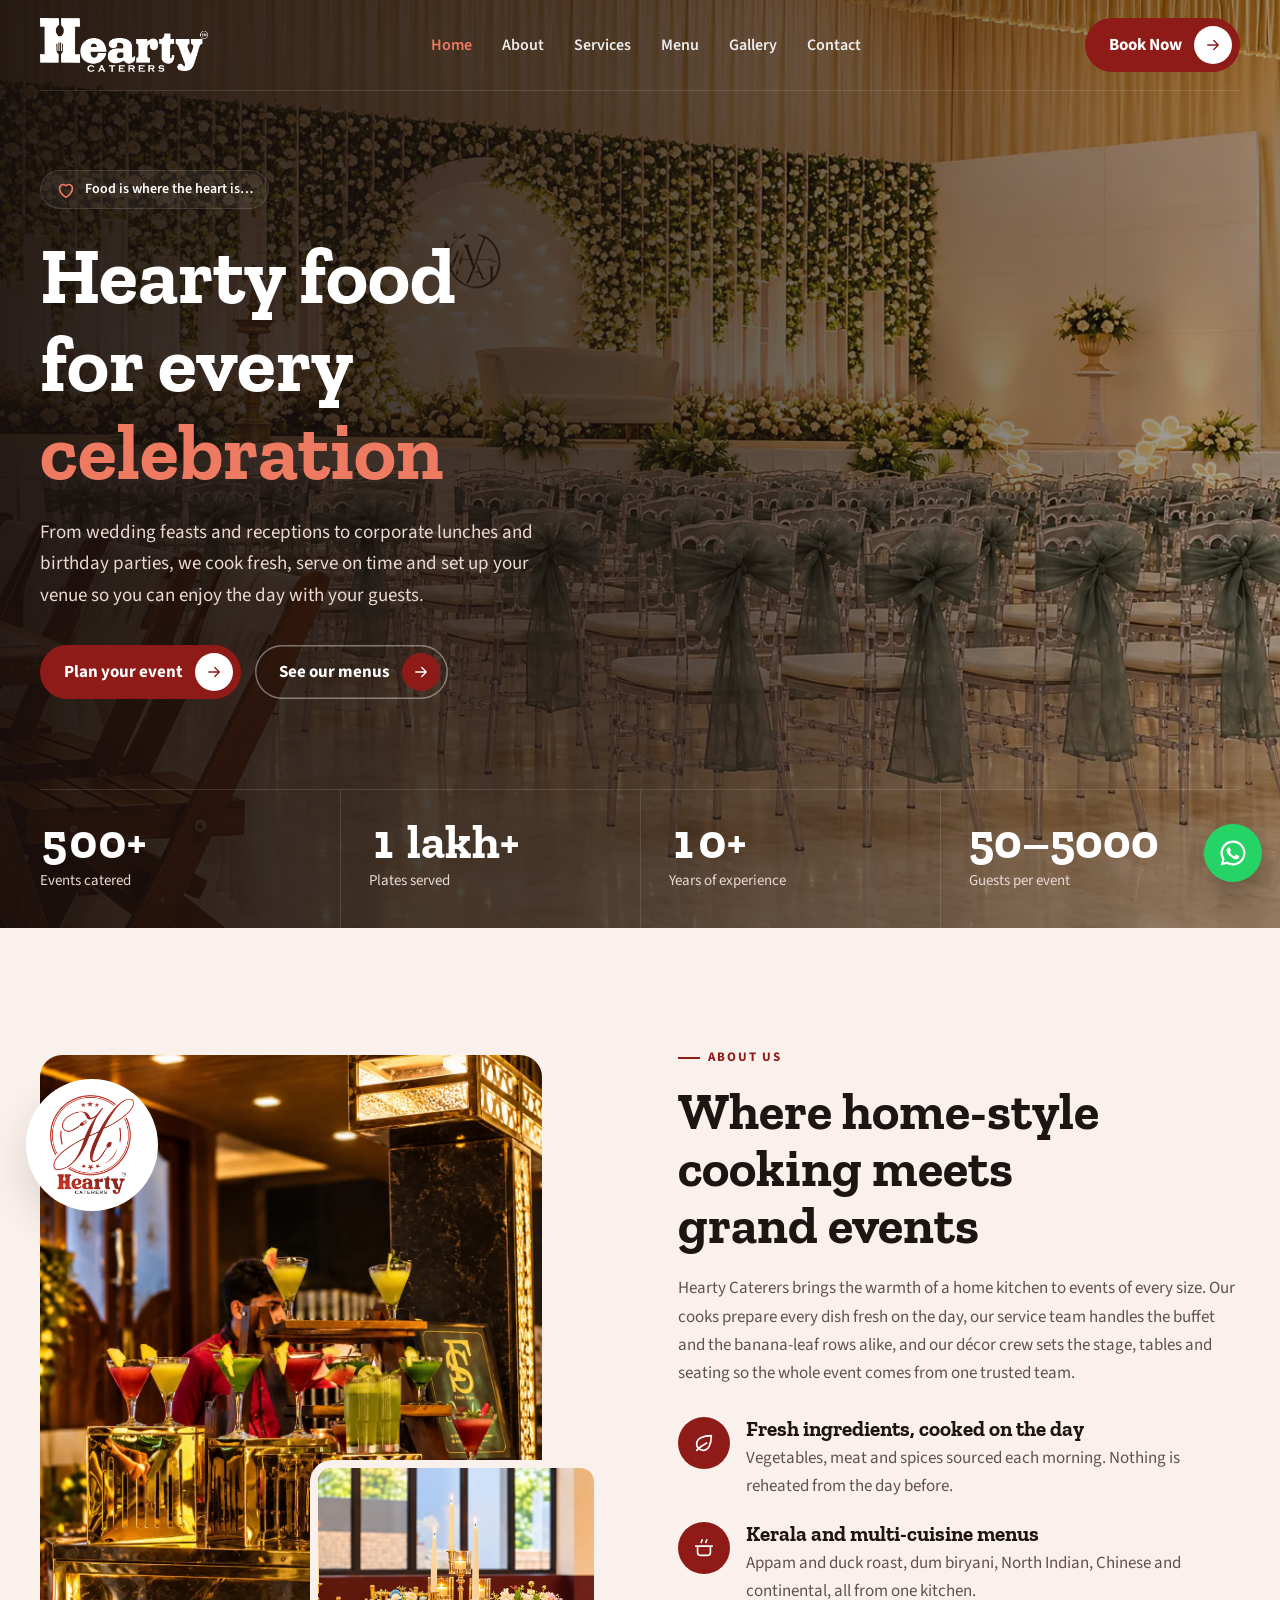
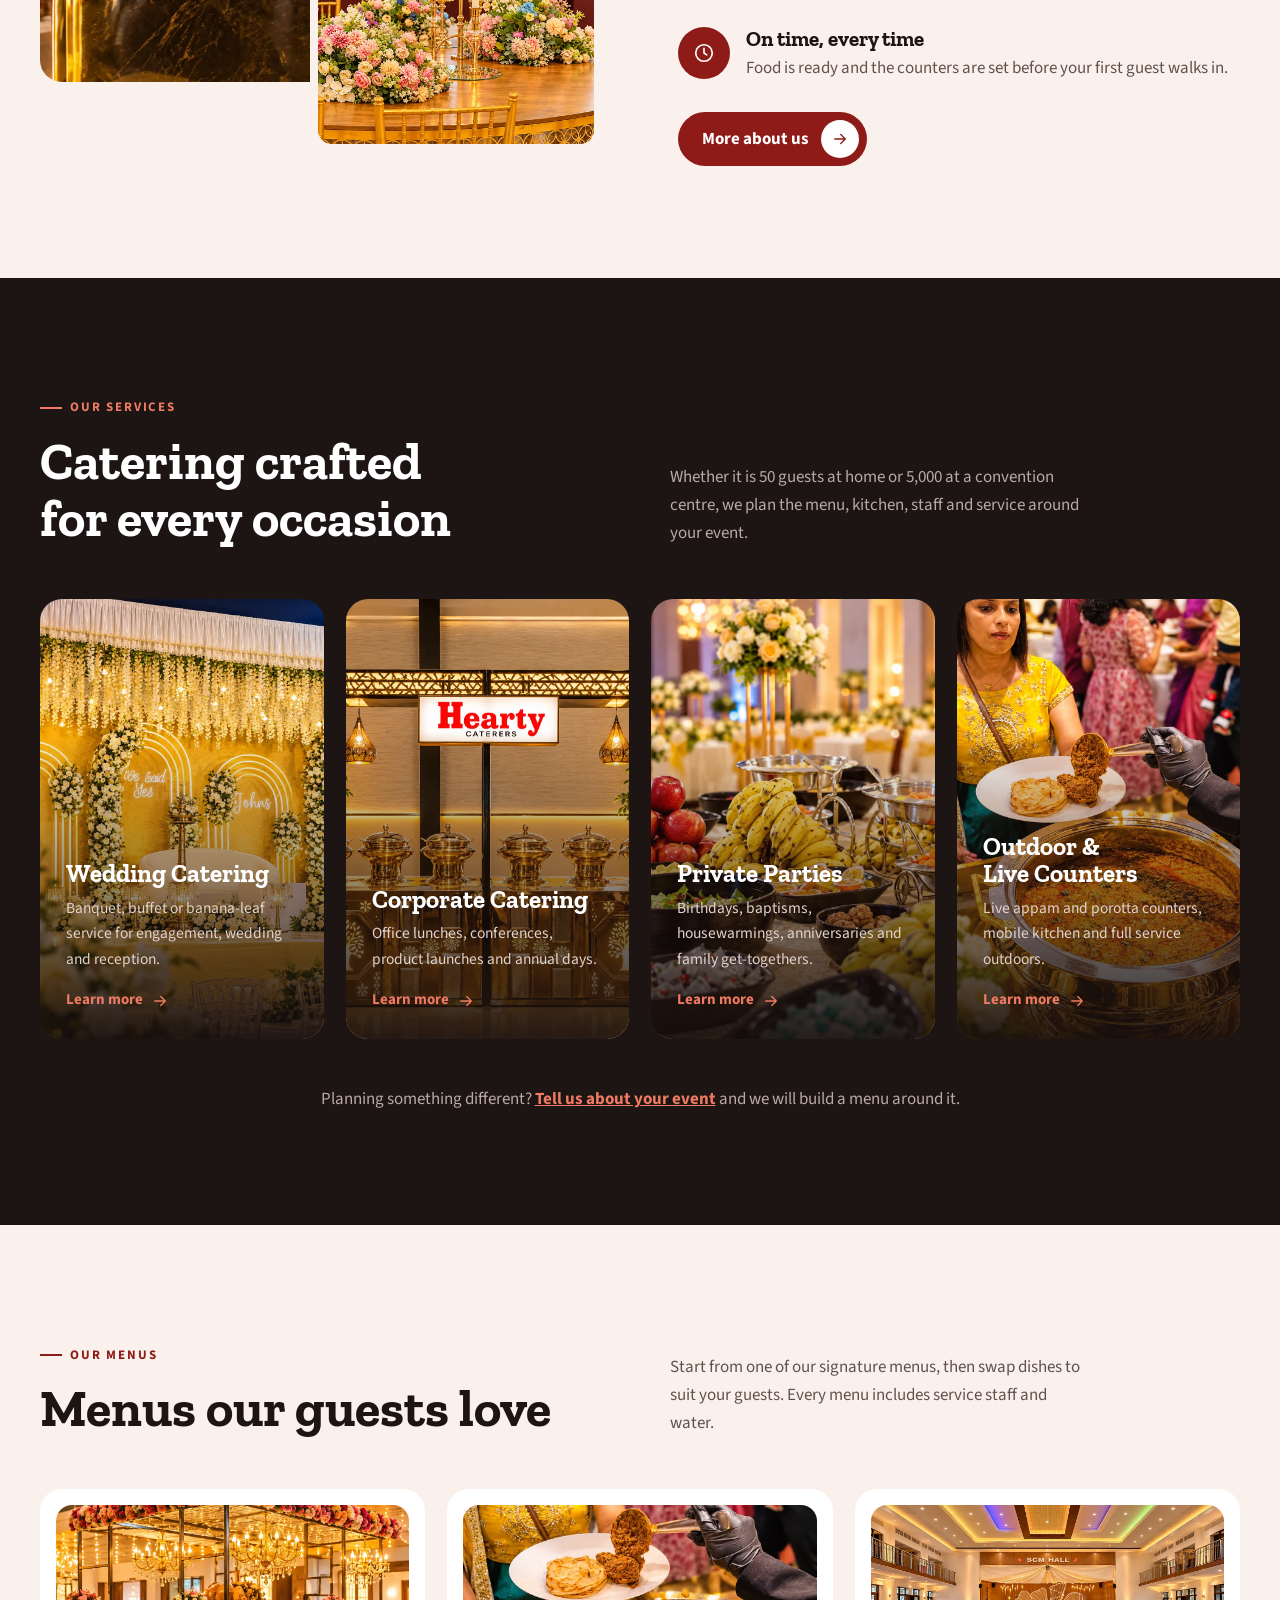
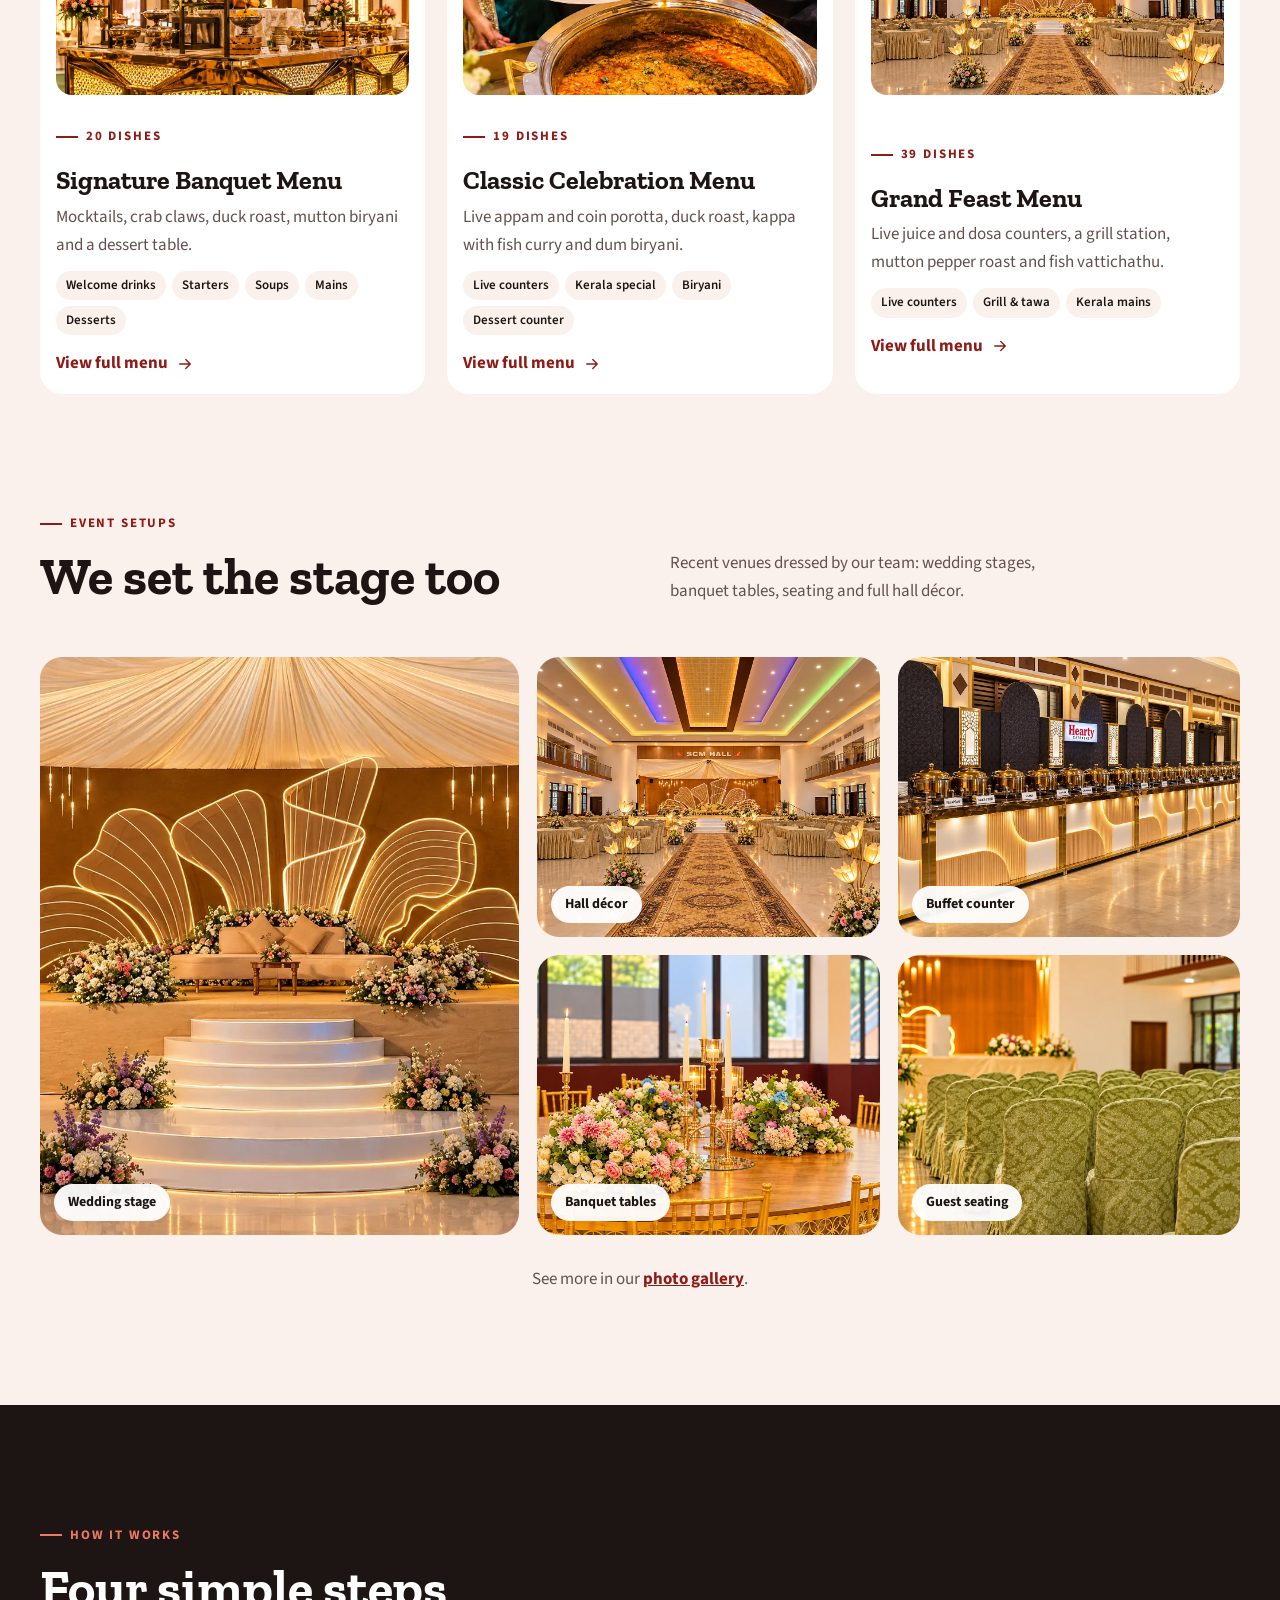
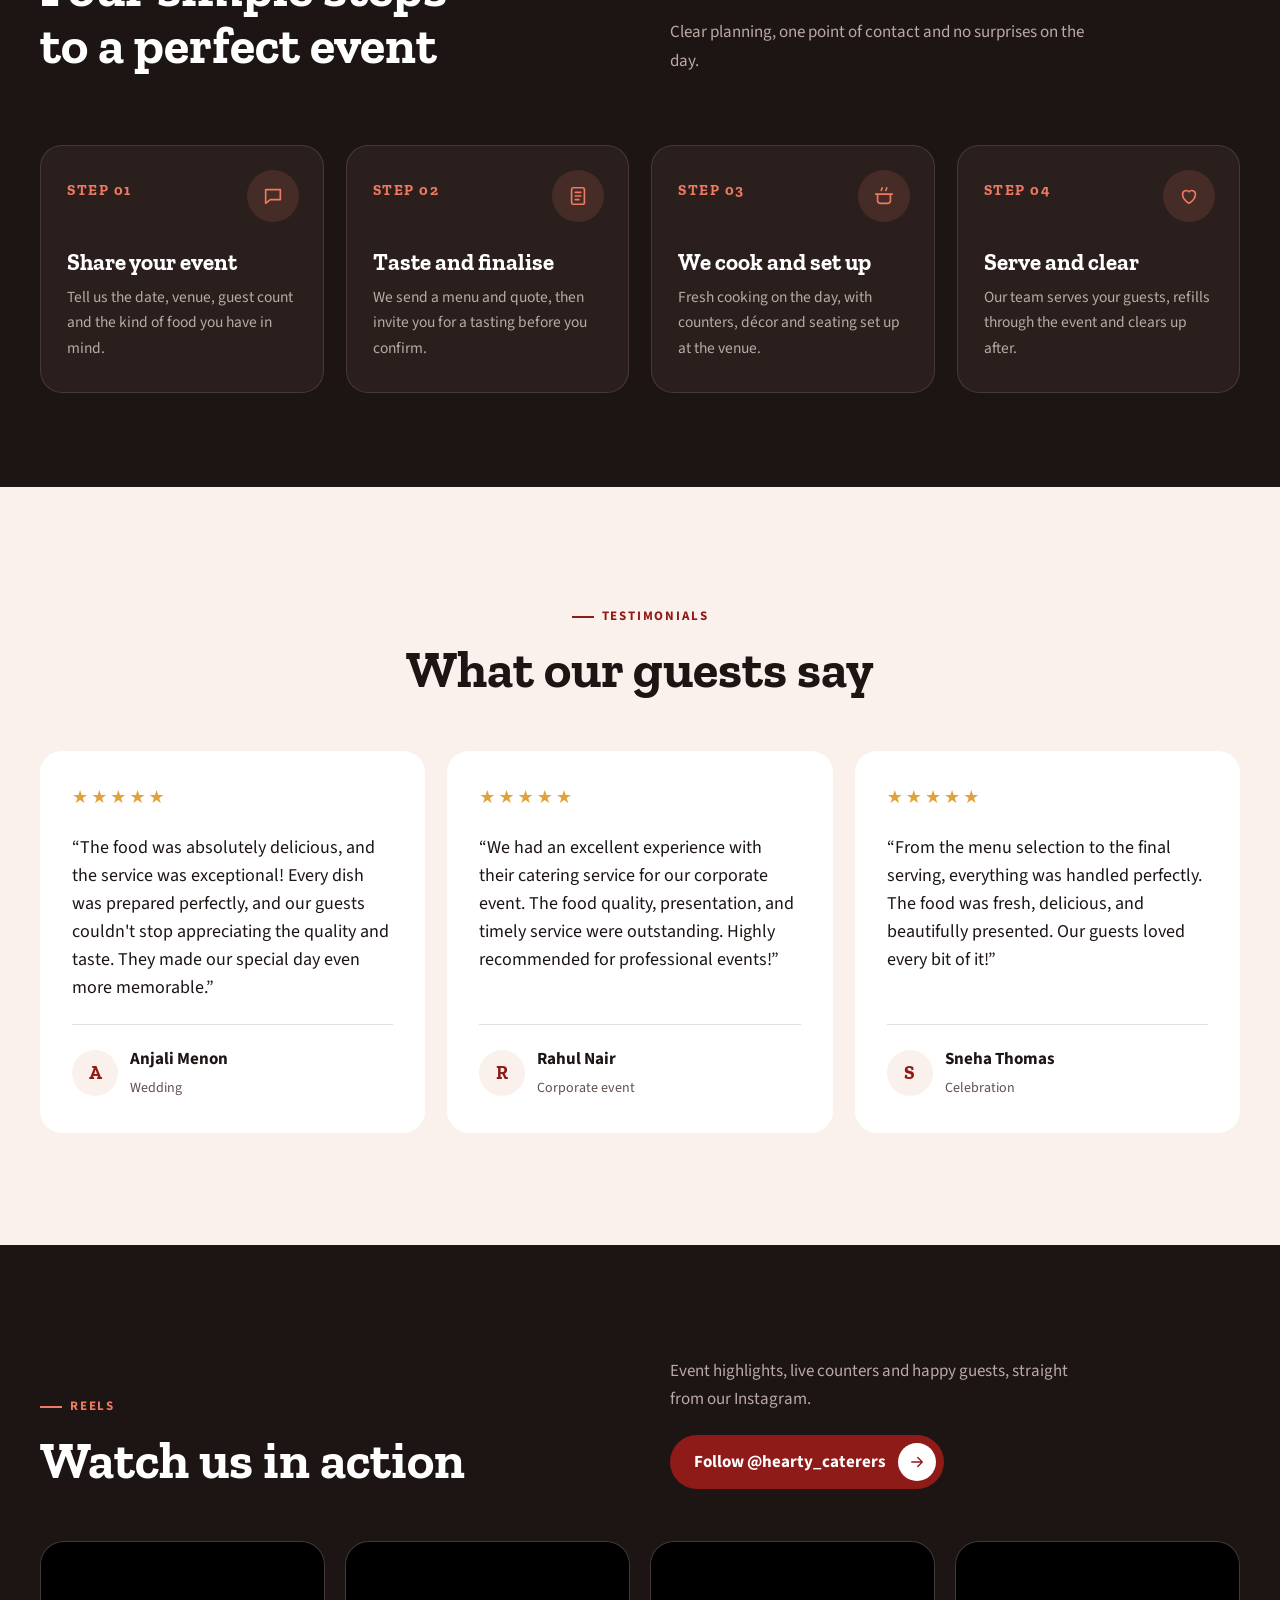
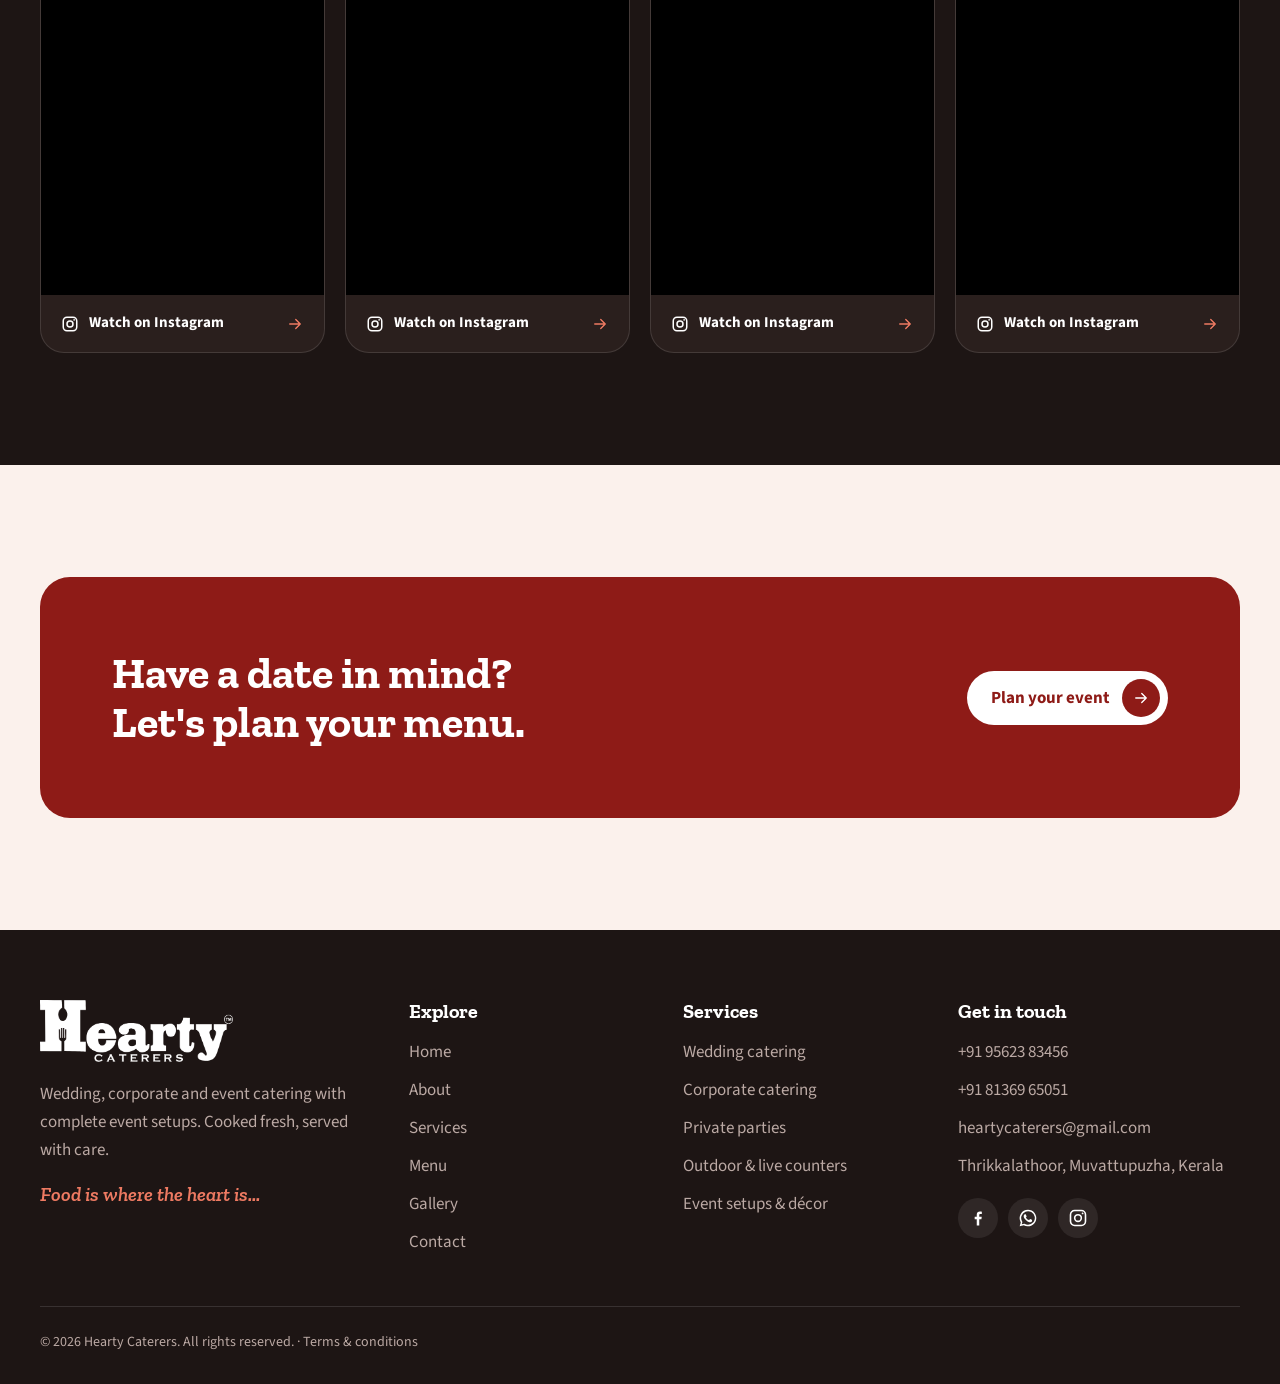
==== index.html @ d84bc8ee "Remove border lines around about-section features Co-Authored-By: Claude Opus 5.5 <noreply@anthropic" ====
<!doctype html>
<html lang="en">
<head>
<meta charset="utf-8">
<meta name="viewport" content="width=device-width, initial-scale=1, viewport-fit=cover">
<title>Hearty Caterers · Food is where the heart is</title>
<meta name="description" content="Hearty Caterers — wedding, corporate and event catering with complete event setups.">
<link rel="icon" href="images/logo-badge.png">
<link rel="preconnect" href="https://fonts.googleapis.com"><link rel="preconnect" href="https://fonts.gstatic.com" crossorigin>
<link rel="stylesheet" href="https://fonts.googleapis.com/css2?family=Zilla+Slab:wght@500;600;700&amp;family=Source+Sans+3:wght@400;500;600;700&amp;display=swap">
<link rel="stylesheet" href="css/style.css?v=95508752">
</head>
<body>
<header><div class="wrap"><nav class="nav" id="nav" aria-label="Main">
<a class="logo" href="index.html" aria-label="Hearty Caterers home"><img src="images/logo-white.png" alt="Hearty Caterers"></a>
<ul><li><a href="index.html" aria-current="page">Home</a></li><li><a href="about.html">About</a></li><li><a href="services.html">Services</a></li><li><a href="menu.html">Menu</a></li><li><a href="gallery.html">Gallery</a></li><li><a href="contact.html">Contact</a></li></ul>
<a class="btn" href="contact.html#book">Book Now <span class="arr" aria-hidden="true"><svg width="18" height="18" viewBox="0 0 24 24" fill="none" stroke="currentColor" stroke-width="1.8" stroke-linecap="round" stroke-linejoin="round" aria-hidden="true"><path d="M5 12h14M13 6l6 6-6 6"/></svg></span></a>
<button class="menu-btn" id="menuBtn" aria-label="Open menu" aria-expanded="false"><svg width="22" height="22" viewBox="0 0 24 24" fill="none" stroke="currentColor" stroke-width="2"><path d="M4 7h16M4 12h16M4 17h16"/></svg></button>
</nav></div></header>
<main>

<section class="hero"><div class="bg" style="background-image:url('images/real-hall-seating.webp')"></div><div class="wrap">
<span class="tag"><svg width="22" height="22" viewBox="0 0 24 24" fill="none" stroke="currentColor" stroke-width="1.8" stroke-linecap="round" stroke-linejoin="round" aria-hidden="true"><path d="M12 20s-7-4.5-7-10a4 4 0 0 1 7-2.6A4 4 0 0 1 19 10c0 5.5-7 10-7 10z"/></svg> Food is where the heart is…</span>
<h1>Hearty food for every <em>celebration</em></h1>
<p class="lead">From wedding feasts and receptions to corporate lunches and birthday parties, we cook fresh, serve on time and set up your venue so you can enjoy the day with your guests.</p>
<div class="ctas"><a class="btn" href="contact.html#book">Plan your event <span class="arr" aria-hidden="true"><svg width="18" height="18" viewBox="0 0 24 24" fill="none" stroke="currentColor" stroke-width="1.8" stroke-linecap="round" stroke-linejoin="round" aria-hidden="true"><path d="M5 12h14M13 6l6 6-6 6"/></svg></span></a><a class="btn ghost" href="menu.html">See our menus <span class="arr" aria-hidden="true"><svg width="18" height="18" viewBox="0 0 24 24" fill="none" stroke="currentColor" stroke-width="1.8" stroke-linecap="round" stroke-linejoin="round" aria-hidden="true"><path d="M5 12h14M13 6l6 6-6 6"/></svg></span></a></div>
<div class="stats">
<div class="stat"><b>500+</b><span>Events catered</span></div>
<div class="stat"><b>1 lakh+</b><span>Plates served</span></div>
<div class="stat"><b>10+</b><span>Years of experience</span></div>
<div class="stat"><b>50–5000</b><span>Guests per event</span></div></div></div></section>

<section><div class="wrap about">
<div class="collage reveal"><img class="main" src="images/real-mocktail-counter.webp" alt="Hearty mocktail and welcome drinks counter" loading="lazy"><img class="small" src="images/setup-banquet-table.webp" alt="Banquet table with floral centrepieces set up by Hearty Caterers" loading="lazy"><div class="stamp"><img src="images/logo-badge.png" alt=""></div></div>
<div class="reveal"><span class="eyebrow">About us</span>
<h2>Where home-style cooking meets grand events</h2>
<p>Hearty Caterers brings the warmth of a home kitchen to events of every size. Our cooks prepare every dish fresh on the day, our service team handles the buffet and the banana-leaf rows alike, and our décor crew sets the stage, tables and seating so the whole event comes from one trusted team.</p>
<div class="feats">
<div class="feat"><div class="ico"><svg width="22" height="22" viewBox="0 0 24 24" fill="none" stroke="currentColor" stroke-width="1.8" stroke-linecap="round" stroke-linejoin="round" aria-hidden="true"><path d="M11 20A7 7 0 0 1 4 13c0-6 7-9 16-9 0 9-3 16-9 16z"/><path d="M4 20c4-4 7-6 11-8"/></svg></div><div><h4>Fresh ingredients, cooked on the day</h4><p>Vegetables, meat and spices sourced each morning. Nothing is reheated from the day before.</p></div></div>
<div class="feat"><div class="ico"><svg width="22" height="22" viewBox="0 0 24 24" fill="none" stroke="currentColor" stroke-width="1.8" stroke-linecap="round" stroke-linejoin="round" aria-hidden="true"><path d="M3 10h18M5 10v7a3 3 0 0 0 3 3h8a3 3 0 0 0 3-3v-7M9 6c0-1 1-2 1-3M14 6c0-1 1-2 1-3"/></svg></div><div><h4>Kerala and multi-cuisine menus</h4><p>Appam and duck roast, dum biryani, North Indian, Chinese and continental, all from one kitchen.</p></div></div>
<div class="feat"><div class="ico"><svg width="22" height="22" viewBox="0 0 24 24" fill="none" stroke="currentColor" stroke-width="1.8" stroke-linecap="round" stroke-linejoin="round" aria-hidden="true"><circle cx="12" cy="12" r="9"/><path d="M12 7v5l3 2"/></svg></div><div><h4>On time, every time</h4><p>Food is ready and the counters are set before your first guest walks in.</p></div></div>
</div>
<a class="btn" href="about.html">More about us <span class="arr" aria-hidden="true"><svg width="18" height="18" viewBox="0 0 24 24" fill="none" stroke="currentColor" stroke-width="1.8" stroke-linecap="round" stroke-linejoin="round" aria-hidden="true"><path d="M5 12h14M13 6l6 6-6 6"/></svg></span></a>
</div></div></section>

<section class="dark"><div class="wrap">
<div class="head"><div><span class="eyebrow">Our services</span><h2>Catering crafted for every occasion</h2></div><p>Whether it is 50 guests at home or 5,000 at a convention centre, we plan the menu, kitchen, staff and service around your event.</p></div>
<div class="svc-grid">
<a class="svc reveal" href="services.html#wedding"><img src="images/real-wedding-stage.webp" alt="Wedding stage with floral arches by Hearty Caterers" loading="lazy"><div class="body"><h3>Wedding Catering</h3><p>Banquet, buffet or banana-leaf service for engagement, wedding and reception.</p><span class="more">Learn more <svg width="18" height="18" viewBox="0 0 24 24" fill="none" stroke="currentColor" stroke-width="1.8" stroke-linecap="round" stroke-linejoin="round" aria-hidden="true"><path d="M5 12h14M13 6l6 6-6 6"/></svg></span></div></a>
<a class="svc reveal" href="services.html#corporate"><img src="images/real-hearty-counter.webp" alt="Hearty Caterers buffet counter with chafing dishes" loading="lazy"><div class="body"><h3>Corporate Catering</h3><p>Office lunches, conferences, product launches and annual days.</p><span class="more">Learn more <svg width="18" height="18" viewBox="0 0 24 24" fill="none" stroke="currentColor" stroke-width="1.8" stroke-linecap="round" stroke-linejoin="round" aria-hidden="true"><path d="M5 12h14M13 6l6 6-6 6"/></svg></span></div></a>
<a class="svc reveal" href="services.html#parties"><img src="images/real-food-spread.webp" alt="Fruit, salad and starters spread at a Hearty event" loading="lazy"><div class="body"><h3>Private Parties</h3><p>Birthdays, baptisms, housewarmings, anniversaries and family get-togethers.</p><span class="more">Learn more <svg width="18" height="18" viewBox="0 0 24 24" fill="none" stroke="currentColor" stroke-width="1.8" stroke-linecap="round" stroke-linejoin="round" aria-hidden="true"><path d="M5 12h14M13 6l6 6-6 6"/></svg></span></div></a>
<a class="svc reveal" href="services.html#outdoor"><img src="images/real-live-serving.webp" alt="Hearty server plating food at a live counter" loading="lazy"><div class="body"><h3>Outdoor &amp; Live Counters</h3><p>Live appam and porotta counters, mobile kitchen and full service outdoors.</p><span class="more">Learn more <svg width="18" height="18" viewBox="0 0 24 24" fill="none" stroke="currentColor" stroke-width="1.8" stroke-linecap="round" stroke-linejoin="round" aria-hidden="true"><path d="M5 12h14M13 6l6 6-6 6"/></svg></span></div></a>
</div>
<p class="ribbon">Planning something different? <a href="contact.html#book">Tell us about your event</a> and we will build a menu around it.</p>
</div></section>

<section><div class="wrap">
<div class="head"><div><span class="eyebrow">Our menus</span><h2>Menus our guests love</h2></div><p>Start from one of our signature menus, then swap dishes to suit your guests. Every menu includes service staff and water.</p></div>
<div class="menu-cards">
<a class="mcard reveal" href="menu.html#signature"><img src="images/real-buffet-station.webp" alt="Decorated Hearty buffet station" loading="lazy"><div><span class="eyebrow">20 dishes</span><h3>Signature Banquet Menu</h3><p>Mocktails, crab claws, duck roast, mutton biryani and a dessert table.</p><div class="chips"><span class="chip">Welcome drinks</span><span class="chip">Starters</span><span class="chip">Soups</span><span class="chip">Mains</span><span class="chip">Desserts</span></div><span class="go">View full menu <svg width="18" height="18" viewBox="0 0 24 24" fill="none" stroke="currentColor" stroke-width="1.8" stroke-linecap="round" stroke-linejoin="round" aria-hidden="true"><path d="M5 12h14M13 6l6 6-6 6"/></svg></span></div></a>
<a class="mcard reveal" href="menu.html#classic"><img src="images/real-live-serving.webp" alt="Hearty server plating food at a live counter" loading="lazy"><div><span class="eyebrow">19 dishes</span><h3>Classic Celebration Menu</h3><p>Live appam and coin porotta, duck roast, kappa with fish curry and dum biryani.</p><div class="chips"><span class="chip">Live counters</span><span class="chip">Kerala special</span><span class="chip">Biryani</span><span class="chip">Dessert counter</span></div><span class="go">View full menu <svg width="18" height="18" viewBox="0 0 24 24" fill="none" stroke="currentColor" stroke-width="1.8" stroke-linecap="round" stroke-linejoin="round" aria-hidden="true"><path d="M5 12h14M13 6l6 6-6 6"/></svg></span></div></a>
<a class="mcard reveal" href="menu.html#grand"><img src="images/setup-hall-decor.webp" alt="Decorated banquet hall" loading="lazy"><div><span class="eyebrow">39 dishes</span><h3>Grand Feast Menu</h3><p>Live juice and dosa counters, a grill station, mutton pepper roast and fish vattichathu.</p><div class="chips"><span class="chip">Live counters</span><span class="chip">Grill &amp; tawa</span><span class="chip">Kerala mains</span></div><span class="go">View full menu <svg width="18" height="18" viewBox="0 0 24 24" fill="none" stroke="currentColor" stroke-width="1.8" stroke-linecap="round" stroke-linejoin="round" aria-hidden="true"><path d="M5 12h14M13 6l6 6-6 6"/></svg></span></div></a>
</div></div></section>

<section style="padding-top:0"><div class="wrap">
<div class="head"><div><span class="eyebrow">Event setups</span><h2>We set the stage too</h2></div><p>Recent venues dressed by our team: wedding stages, banquet tables, seating and full hall décor.</p></div>
<div class="setup-grid">
<figure><img src="images/setup-wedding-stage.webp" alt="Wedding stage with illuminated backdrop and floral steps" loading="lazy"><figcaption>Wedding stage</figcaption></figure>
<figure><img src="images/setup-hall-decor.webp" alt="Decorated banquet hall with aisle and lighting" loading="lazy"><figcaption>Hall décor</figcaption></figure>
<figure><img src="images/setup-buffet-counter.webp" alt="Long Hearty buffet counter with gold chafing dishes" loading="lazy"><figcaption>Buffet counter</figcaption></figure>
<figure><img src="images/setup-banquet-table.webp" alt="Round banquet table with floral centrepiece" loading="lazy"><figcaption>Banquet tables</figcaption></figure>
<figure><img src="images/setup-guest-seating.webp" alt="Rows of covered chairs in a hall" loading="lazy"><figcaption>Guest seating</figcaption></figure>
</div>
<p class="more-link">See more in our <a href="gallery.html">photo gallery</a>.</p>
</div></section>

<section class="dark"><div class="wrap">
<div class="head"><div><span class="eyebrow">How it works</span><h2>Four simple steps to a perfect event</h2></div><p>Clear planning, one point of contact and no surprises on the day.</p></div>
<div class="steps">
<div class="step reveal"><div class="ico"><svg width="22" height="22" viewBox="0 0 24 24" fill="none" stroke="currentColor" stroke-width="1.8" stroke-linecap="round" stroke-linejoin="round" aria-hidden="true"><path d="M4 5h16v11H9l-5 4z"/></svg></div><span class="n">STEP 01</span><h3>Share your event</h3><p>Tell us the date, venue, guest count and the kind of food you have in mind.</p></div>
<div class="step reveal"><div class="ico"><svg width="22" height="22" viewBox="0 0 24 24" fill="none" stroke="currentColor" stroke-width="1.8" stroke-linecap="round" stroke-linejoin="round" aria-hidden="true"><rect x="5" y="3" width="14" height="18" rx="2"/><path d="M9 8h6M9 12h6M9 16h4"/></svg></div><span class="n">STEP 02</span><h3>Taste and finalise</h3><p>We send a menu and quote, then invite you for a tasting before you confirm.</p></div>
<div class="step reveal"><div class="ico"><svg width="22" height="22" viewBox="0 0 24 24" fill="none" stroke="currentColor" stroke-width="1.8" stroke-linecap="round" stroke-linejoin="round" aria-hidden="true"><path d="M3 10h18M5 10v7a3 3 0 0 0 3 3h8a3 3 0 0 0 3-3v-7M9 6c0-1 1-2 1-3M14 6c0-1 1-2 1-3"/></svg></div><span class="n">STEP 03</span><h3>We cook and set up</h3><p>Fresh cooking on the day, with counters, décor and seating set up at the venue.</p></div>
<div class="step reveal"><div class="ico"><svg width="22" height="22" viewBox="0 0 24 24" fill="none" stroke="currentColor" stroke-width="1.8" stroke-linecap="round" stroke-linejoin="round" aria-hidden="true"><path d="M12 20s-7-4.5-7-10a4 4 0 0 1 7-2.6A4 4 0 0 1 19 10c0 5.5-7 10-7 10z"/></svg></div><span class="n">STEP 04</span><h3>Serve and clear</h3><p>Our team serves your guests, refills through the event and clears up after.</p></div>
</div></div></section>
<section><div class="wrap">
<div class="head center"><div><span class="eyebrow">Testimonials</span><h2>What our guests say</h2></div></div>
<div class="t-grid">
<div class="t reveal"><div class="stars" aria-label="5 out of 5">★★★★★</div><blockquote>“The food was absolutely delicious, and the service was exceptional! Every dish was prepared perfectly, and our guests couldn't stop appreciating the quality and taste. They made our special day even more memorable.”</blockquote><div class="who"><span class="avatar">A</span><div><b>Anjali Menon</b><small>Wedding</small></div></div></div>
<div class="t reveal"><div class="stars" aria-label="5 out of 5">★★★★★</div><blockquote>“We had an excellent experience with their catering service for our corporate event. The food quality, presentation, and timely service were outstanding. Highly recommended for professional events!”</blockquote><div class="who"><span class="avatar">R</span><div><b>Rahul Nair</b><small>Corporate event</small></div></div></div>
<div class="t reveal"><div class="stars" aria-label="5 out of 5">★★★★★</div><blockquote>“From the menu selection to the final serving, everything was handled perfectly. The food was fresh, delicious, and beautifully presented. Our guests loved every bit of it!”</blockquote><div class="who"><span class="avatar">S</span><div><b>Sneha Thomas</b><small>Celebration</small></div></div></div>
</div>
</div></section>
<section class="dark reels-sec" id="reels"><div class="wrap">
<div class="head"><div><span class="eyebrow">Reels</span><h2>Watch us in action</h2></div><div><p>Event highlights, live counters and happy guests, straight from our Instagram.</p><a class="btn ig-btn" href="https://www.instagram.com/hearty_caterers/" target="_blank" rel="noopener">Follow @hearty_caterers <span class="arr" aria-hidden="true"><svg width="18" height="18" viewBox="0 0 24 24" fill="none" stroke="currentColor" stroke-width="1.8" stroke-linecap="round" stroke-linejoin="round" aria-hidden="true"><path d="M5 12h14M13 6l6 6-6 6"/></svg></span></a></div></div>
<div class="reels"><a class="reel-card" href="https://www.instagram.com/reel/C9mlB95vII7/" target="_blank" rel="noopener" aria-label="Watch reel 1 on Instagram"><div class="reel-media"><iframe src="https://www.instagram.com/reel/C9mlB95vII7/embed/" title="Hearty Caterers reel 1" loading="lazy" tabindex="-1" scrolling="no"></iframe></div><span class="reel-cap"><svg viewBox="0 0 24 24" width="18" height="18" fill="none" stroke="currentColor" stroke-width="2" aria-hidden="true"><rect x="3" y="3" width="18" height="18" rx="5"/><circle cx="12" cy="12" r="4"/><circle cx="17.5" cy="6.5" r="1.1" fill="currentColor" stroke="none"/></svg><span>Watch on Instagram</span><svg width="18" height="18" viewBox="0 0 24 24" fill="none" stroke="currentColor" stroke-width="1.8" stroke-linecap="round" stroke-linejoin="round" aria-hidden="true"><path d="M5 12h14M13 6l6 6-6 6"/></svg></span></a><a class="reel-card" href="https://www.instagram.com/reel/DO8YneCCara/" target="_blank" rel="noopener" aria-label="Watch reel 2 on Instagram"><div class="reel-media"><iframe src="https://www.instagram.com/reel/DO8YneCCara/embed/" title="Hearty Caterers reel 2" loading="lazy" tabindex="-1" scrolling="no"></iframe></div><span class="reel-cap"><svg viewBox="0 0 24 24" width="18" height="18" fill="none" stroke="currentColor" stroke-width="2" aria-hidden="true"><rect x="3" y="3" width="18" height="18" rx="5"/><circle cx="12" cy="12" r="4"/><circle cx="17.5" cy="6.5" r="1.1" fill="currentColor" stroke="none"/></svg><span>Watch on Instagram</span><svg width="18" height="18" viewBox="0 0 24 24" fill="none" stroke="currentColor" stroke-width="1.8" stroke-linecap="round" stroke-linejoin="round" aria-hidden="true"><path d="M5 12h14M13 6l6 6-6 6"/></svg></span></a><a class="reel-card" href="https://www.instagram.com/reel/DJoeX_jpmfV/" target="_blank" rel="noopener" aria-label="Watch reel 3 on Instagram"><div class="reel-media"><iframe src="https://www.instagram.com/reel/DJoeX_jpmfV/embed/" title="Hearty Caterers reel 3" loading="lazy" tabindex="-1" scrolling="no"></iframe></div><span class="reel-cap"><svg viewBox="0 0 24 24" width="18" height="18" fill="none" stroke="currentColor" stroke-width="2" aria-hidden="true"><rect x="3" y="3" width="18" height="18" rx="5"/><circle cx="12" cy="12" r="4"/><circle cx="17.5" cy="6.5" r="1.1" fill="currentColor" stroke="none"/></svg><span>Watch on Instagram</span><svg width="18" height="18" viewBox="0 0 24 24" fill="none" stroke="currentColor" stroke-width="1.8" stroke-linecap="round" stroke-linejoin="round" aria-hidden="true"><path d="M5 12h14M13 6l6 6-6 6"/></svg></span></a><a class="reel-card" href="https://www.instagram.com/reel/C8CoowSPmUQ/" target="_blank" rel="noopener" aria-label="Watch reel 4 on Instagram"><div class="reel-media"><iframe src="https://www.instagram.com/reel/C8CoowSPmUQ/embed/" title="Hearty Caterers reel 4" loading="lazy" tabindex="-1" scrolling="no"></iframe></div><span class="reel-cap"><svg viewBox="0 0 24 24" width="18" height="18" fill="none" stroke="currentColor" stroke-width="2" aria-hidden="true"><rect x="3" y="3" width="18" height="18" rx="5"/><circle cx="12" cy="12" r="4"/><circle cx="17.5" cy="6.5" r="1.1" fill="currentColor" stroke="none"/></svg><span>Watch on Instagram</span><svg width="18" height="18" viewBox="0 0 24 24" fill="none" stroke="currentColor" stroke-width="1.8" stroke-linecap="round" stroke-linejoin="round" aria-hidden="true"><path d="M5 12h14M13 6l6 6-6 6"/></svg></span></a></div>
</div></section>
<section><div class="wrap"><div class="cta-band reveal"><h2>Have a date in mind? Let's plan your menu.</h2><a class="btn" href="contact.html#book">Plan your event <span class="arr" aria-hidden="true"><svg width="18" height="18" viewBox="0 0 24 24" fill="none" stroke="currentColor" stroke-width="1.8" stroke-linecap="round" stroke-linejoin="round" aria-hidden="true"><path d="M5 12h14M13 6l6 6-6 6"/></svg></span></a></div></div></section>

</main>
<footer><div class="wrap">
<div class="f-grid">
<div><img src="images/logo-white.png" alt="Hearty Caterers"><p>Wedding, corporate and event catering with complete event setups. Cooked fresh, served with care.</p><p class="tagline">Food is where the heart is…</p></div>
<div><h4>Explore</h4><ul><li><a href="index.html">Home</a></li><li><a href="about.html">About</a></li><li><a href="services.html">Services</a></li><li><a href="menu.html">Menu</a></li><li><a href="gallery.html">Gallery</a></li><li><a href="contact.html">Contact</a></li></ul></div>
<div><h4>Services</h4><ul><li><a href="services.html#wedding">Wedding catering</a></li><li><a href="services.html#corporate">Corporate catering</a></li><li><a href="services.html#parties">Private parties</a></li><li><a href="services.html#outdoor">Outdoor &amp; live counters</a></li><li><a href="services.html#setups">Event setups &amp; décor</a></li></ul></div>
<div><h4>Get in touch</h4><ul><li><a href="tel:+919562383456">+91 95623 83456</a></li><li><a href="tel:+918136965051">+91 81369 65051</a></li><li><a href="mailto:heartycaterers@gmail.com">heartycaterers@gmail.com</a></li><li>Thrikkalathoor, Muvattupuzha, Kerala</li></ul><div class="socials"><a class="soc" href="https://www.facebook.com/share/14vhnPP2WJ4/" target="_blank" rel="noopener" aria-label="Facebook"><svg viewBox="0 0 24 24" width="20" height="20" fill="currentColor" aria-hidden="true"><path d="M13.5 21v-7.5h2.6l.4-3h-3V8.6c0-.9.3-1.5 1.5-1.5h1.6V4.4c-.3 0-1.2-.1-2.3-.1-2.3 0-3.8 1.4-3.8 3.9v2.3H8v3h2.5V21h3Z"/></svg></a><a class="soc" href="https://wa.me/919562383456" target="_blank" rel="noopener" aria-label="WhatsApp"><svg viewBox="0 0 24 24" width="20" height="20" fill="currentColor" aria-hidden="true"><path d="M12 2a10 10 0 0 0-8.6 15.1L2 22l5-1.3A10 10 0 1 0 12 2Zm0 18.2a8.2 8.2 0 0 1-4.2-1.2l-.3-.2-3 .8.8-2.9-.2-.3A8.2 8.2 0 1 1 12 20.2Zm4.5-6.1c-.2-.1-1.5-.7-1.7-.8s-.4-.1-.6.1-.7.8-.8 1-.3.2-.5.1a6.7 6.7 0 0 1-3.3-2.9c-.3-.4.2-.4.7-1.4a.5.5 0 0 0 0-.4l-.8-1.8c-.2-.5-.4-.4-.6-.4h-.5a.9.9 0 0 0-.7.3 2.8 2.8 0 0 0-.9 2.1 4.9 4.9 0 0 0 1 2.6 11.2 11.2 0 0 0 4.3 3.8c1.6.7 2.2.7 3 .6a2.6 2.6 0 0 0 1.7-1.2 2.1 2.1 0 0 0 .1-1.2c0-.2-.2-.3-.4-.4Z"/></svg></a><a class="soc" href="https://www.instagram.com/hearty_caterers/" target="_blank" rel="noopener" aria-label="Instagram"><svg viewBox="0 0 24 24" width="20" height="20" fill="none" stroke="currentColor" stroke-width="1.9" aria-hidden="true"><rect x="3" y="3" width="18" height="18" rx="5"/><circle cx="12" cy="12" r="4"/><circle cx="17.5" cy="6.5" r="1.1" fill="currentColor" stroke="none"/></svg></a></div></div>
</div>
<div class="f-bottom"><span>© 2026 Hearty Caterers. All rights reserved. · <a href="menu.html#terms">Terms &amp; conditions</a></span></div>
</div></footer>
<a class="wa-float" href="https://wa.me/919562383456?text=Hi%20Hearty%20Caterers%2C%20I%27d%20like%20to%20know%20more%20about%20your%20catering." target="_blank" rel="noopener" aria-label="Chat on WhatsApp"><svg viewBox="0 0 24 24" width="30" height="30" fill="currentColor" aria-hidden="true"><path d="M12 2a10 10 0 0 0-8.6 15.1L2 22l5-1.3A10 10 0 1 0 12 2Zm0 18.2a8.2 8.2 0 0 1-4.2-1.2l-.3-.2-3 .8.8-2.9-.2-.3A8.2 8.2 0 1 1 12 20.2Zm4.5-6.1c-.2-.1-1.5-.7-1.7-.8s-.4-.1-.6.1-.7.8-.8 1-.3.2-.5.1a6.7 6.7 0 0 1-3.3-2.9c-.3-.4.2-.4.7-1.4a.5.5 0 0 0 0-.4l-.8-1.8c-.2-.5-.4-.4-.6-.4h-.5a.9.9 0 0 0-.7.3 2.8 2.8 0 0 0-.9 2.1 4.9 4.9 0 0 0 1 2.6 11.2 11.2 0 0 0 4.3 3.8c1.6.7 2.2.7 3 .6a2.6 2.6 0 0 0 1.7-1.2 2.1 2.1 0 0 0 .1-1.2c0-.2-.2-.3-.4-.4Z"/></svg></a>
<script src="js/main.js?v=95508752"></script>
</body>
</html>
---- css/style.css ----
/* Layout: Caterix rhythm — dark photo hero, then light blush and warm-ink sections alternating; pill CTAs with a round arrow; rounded photo frames. */
:root{
  --ink:#1D1514;        /* dark sections, headings */
  --ink-2:#2A1F1D;      /* cards on dark */
  --maroon:#8E1B17;     /* logo maroon, primary accent on light */
  --red:#C8392C;        /* hover / accent on dark */
  --coral:#EE7A62;      /* small accents on dark (legible) */
  --blush:#FBF1EC;      /* light section ground */
  --paper:#FFFFFF;
  --text:#62514D;       /* body copy on light */
  --muted-d:#BBA9A4;    /* body copy on dark */
  --line:rgba(29,21,20,.12);
  --line-d:rgba(255,255,255,.12);
  --display:"Zilla Slab", Rockwell, "Roboto Slab", Georgia, serif;
  --body:"Source Sans 3", "Segoe UI", system-ui, -apple-system, sans-serif;
  --r:22px;
  color-scheme:light;
}
*{box-sizing:border-box}
html{scroll-behavior:smooth}
@media (prefers-reduced-motion:reduce){html{scroll-behavior:auto}*{transition:none!important;animation:none!important}}
body{margin:0;background:var(--blush);color:var(--text);font-family:var(--body);font-size:17px;line-height:1.65;-webkit-font-smoothing:antialiased}
img{max-width:100%;display:block}
a{color:inherit}
h1,h2,h3,h4{font-family:var(--display);color:var(--ink);line-height:1.1;margin:0;text-wrap:balance;font-weight:700}
p{margin:0}
.wrap{width:100%;max-width:1240px;margin:0 auto;padding-inline:20px}
section{padding-block:clamp(64px,9vw,112px)}
.dark{background:var(--ink);color:var(--muted-d)}
.dark h2,.dark h3,.dark h4{color:#fff}

/* eyebrow + section head */
.eyebrow{display:inline-flex;align-items:center;gap:8px;font-size:13px;font-weight:700;letter-spacing:.14em;text-transform:uppercase;color:var(--maroon);margin-bottom:14px}
.eyebrow::before{content:"";width:22px;height:2px;background:currentColor}
.dark .eyebrow,.contact-card .eyebrow{color:var(--coral)}
.head{display:grid;grid-template-columns:1fr 1fr;gap:24px 60px;align-items:end;margin-bottom:52px}
.head h2{font-size:clamp(32px,4.4vw,52px)}
.head p{max-width:52ch}
.head.center{grid-template-columns:1fr;text-align:center;justify-items:center}
@media (max-width:820px){.head{grid-template-columns:1fr}}

/* buttons */
.btn{display:inline-flex;align-items:center;gap:12px;padding:8px 8px 8px 24px;border-radius:999px;background:var(--maroon);color:#fff;font-weight:700;text-decoration:none;border:0;font:inherit;font-weight:700;cursor:pointer;transition:background .25s}
.btn .arr{width:38px;height:38px;border-radius:50%;background:#fff;color:var(--maroon);display:grid;place-items:center;transition:transform .25s}
.btn:hover{background:var(--red)}
.btn:hover .arr{transform:rotate(-45deg)}
.btn:focus-visible,a:focus-visible,button:focus-visible,input:focus-visible,select:focus-visible,textarea:focus-visible{outline:3px solid var(--coral);outline-offset:3px}
.btn.ghost{background:transparent;color:#fff;box-shadow:inset 0 0 0 1.5px rgba(255,255,255,.4)}
.btn.ghost .arr{background:var(--maroon);color:#fff}

/* header */
header{position:absolute;inset:0 0 auto;z-index:20;padding-top:env(safe-area-inset-top,0px)}
.nav{display:flex;align-items:center;justify-content:space-between;gap:24px;padding-block:18px;border-bottom:1px solid var(--line-d)}
.nav .logo img{height:54px;width:auto}
.nav ul{display:flex;gap:30px;list-style:none;margin:0;padding:0}
.nav ul a{color:#fff;text-decoration:none;font-weight:600;font-size:16px;opacity:.9}
.nav ul a:hover{opacity:1;color:var(--coral)}
.menu-btn{display:none;background:none;border:1.5px solid var(--line-d);color:#fff;border-radius:12px;width:46px;height:46px;cursor:pointer}
@media (max-width:980px){.nav ul,.nav .btn{display:none}.menu-btn{display:grid;place-items:center}
  .nav.open ul{display:flex;flex-direction:column;position:absolute;left:20px;right:20px;top:92px;background:var(--ink-2);padding:22px;border-radius:18px;gap:16px}}

/* hero */
.hero{position:relative;background:var(--ink);color:#EAD9D3;padding-block:170px 0;overflow:hidden}
.hero .bg{position:absolute;inset:0;background-size:cover;background-position:center;transform:scale(1.04)}
.hero::after{content:"";position:absolute;inset:0;background:linear-gradient(90deg,rgba(22,14,13,.92) 0%,rgba(22,14,13,.72) 48%,rgba(22,14,13,.35) 100%)}
.hero .wrap{position:relative;z-index:2}
.tag{display:inline-flex;align-items:center;gap:8px;padding:7px 14px;border-radius:999px;border:1px solid var(--line-d);background:rgba(255,255,255,.06);font-size:14px;font-weight:600;color:#fff;margin-bottom:22px}
.tag svg{color:var(--coral)}
.hero h1{color:#fff;font-size:clamp(42px,6.6vw,80px);max-width:13ch;font-weight:700}
.hero h1 em{font-style:normal;color:var(--coral)}
.hero .lead{max-width:56ch;margin-top:22px;font-size:19px}
.hero .ctas{display:flex;flex-wrap:wrap;gap:14px;margin-top:34px;align-items:center}
.stats{display:grid;grid-template-columns:repeat(4,1fr);margin-top:90px;border-top:1px solid var(--line-d)}
.stat{padding:28px 20px 34px 0}
.stat+.stat{padding-left:28px;border-left:1px solid var(--line-d)}
.stat b{display:block;font-family:var(--display);font-size:clamp(34px,4vw,48px);color:#fff;line-height:1;font-variant-numeric:tabular-nums}
.stat span{font-size:15px}
@media (max-width:760px){.stats{grid-template-columns:1fr 1fr}.stat:nth-child(3){padding-left:0;border-left:0}.stat:nth-child(n+3){border-top:1px solid var(--line-d)}}

/* about */
.about{display:grid;grid-template-columns:1fr 1fr;gap:clamp(40px,6vw,90px);align-items:center}
.collage{position:relative;padding:0 60px 70px 0}
.collage .main{border-radius:var(--r);aspect-ratio:4/5;object-fit:cover;width:100%}
.collage .small{position:absolute;right:0;bottom:0;width:52%;aspect-ratio:1;object-fit:cover;border-radius:var(--r);border:8px solid var(--blush)}
.stamp{position:absolute;left:-14px;top:24px;background:#fff;border-radius:50%;width:132px;height:132px;display:grid;place-items:center;box-shadow:0 18px 40px rgba(29,21,20,.14)}
.stamp img{width:84px}
@media (max-width:900px){.stamp{display:none}}
.about h2{font-size:clamp(32px,4.4vw,52px);margin-bottom:20px}
.feats{display:grid;gap:22px;margin:30px 0}
.feat{display:grid;grid-template-columns:52px 1fr;gap:16px}
.ico{width:52px;height:52px;border-radius:50%;background:var(--maroon);color:#fff;display:grid;place-items:center}
.feat h4{font-size:21px;margin-bottom:4px}
@media (max-width:900px){.about{grid-template-columns:1fr}.collage{max-width:560px}}

/* services */
.svc-grid{display:grid;grid-template-columns:repeat(4,1fr);gap:22px}
.svc{position:relative;border-radius:var(--r);overflow:hidden;min-height:440px;display:flex;align-items:flex-end;isolation:isolate;text-decoration:none}
.svc img{position:absolute;inset:0;width:100%;height:100%;object-fit:cover;z-index:-2;transition:transform .6s}
.svc::before{content:"";position:absolute;inset:0;z-index:-1;background:linear-gradient(180deg,rgba(22,14,13,0) 30%,rgba(22,14,13,.92) 100%)}
.svc:hover img{transform:scale(1.06)}
.svc .body{padding:26px}
.svc h3{font-size:25px;margin-bottom:8px}
.svc p{font-size:15.5px;color:#E2D2CD}
.svc .more{margin-top:16px;display:inline-flex;align-items:center;gap:8px;font-weight:700;color:var(--coral);font-size:15px}
@media (max-width:1060px){.svc-grid{grid-template-columns:1fr 1fr}}
@media (max-width:560px){.svc-grid{grid-template-columns:1fr}.svc{min-height:360px}}
.ribbon{margin-top:46px;display:flex;flex-wrap:wrap;justify-content:center;align-items:center;gap:10px 18px;text-align:center}
.ribbon a{color:var(--coral);font-weight:700}

/* why */
.why{display:grid;grid-template-columns:1.05fr .95fr;gap:clamp(40px,6vw,80px);align-items:center}
.why h2{font-size:clamp(32px,4.4vw,52px);margin-bottom:18px}
.why-list{display:grid;grid-template-columns:1fr 1fr;gap:30px 34px;margin-top:38px}
.why-list h4{font-size:21px;margin:14px 0 6px}
.why-list p{font-size:15.5px}
.why-img{position:relative}
.why-img img{border-radius:var(--r);aspect-ratio:4/5;object-fit:cover;width:100%}
.badge-box{position:absolute;left:-24px;bottom:34px;background:var(--maroon);color:#fff;border-radius:18px;padding:22px 26px;max-width:250px}
.badge-box b{font-family:var(--display);font-size:42px;display:block;line-height:1}
@media (max-width:900px){.why{grid-template-columns:1fr}.badge-box{left:16px}}
@media (max-width:520px){.why-list{grid-template-columns:1fr}}

/* setups (client's real photos) */
.setup-grid{display:grid;grid-template-columns:1.4fr 1fr 1fr;grid-template-rows:280px 280px;gap:18px}
.setup-grid figure{margin:0;position:relative;border-radius:var(--r);overflow:hidden}
.setup-grid figure:first-child{grid-row:span 2}
.setup-grid img{width:100%;height:100%;object-fit:cover;transition:transform .6s}
.setup-grid figure:hover img{transform:scale(1.05)}
.setup-grid figcaption{position:absolute;left:14px;bottom:14px;background:rgba(255,255,255,.94);color:var(--ink);font-weight:700;font-size:14px;padding:7px 14px;border-radius:999px}
@media (max-width:860px){.setup-grid{grid-template-columns:1fr 1fr;grid-template-rows:auto}.setup-grid figure{aspect-ratio:4/3}.setup-grid figure:first-child{grid-column:span 2;grid-row:auto;aspect-ratio:16/10}}

/* menu */
.menu-tabs{display:flex;flex-wrap:wrap;gap:10px;justify-content:center;margin-bottom:40px}
.menu-tabs button{font:inherit;font-weight:700;font-size:15px;padding:10px 20px;border-radius:999px;border:1.5px solid var(--line);background:#fff;color:var(--ink);cursor:pointer}
.menu-tabs button[aria-selected="true"]{background:var(--maroon);border-color:var(--maroon);color:#fff}
.menu-panel{display:grid;grid-template-columns:.9fr 1.1fr;gap:clamp(30px,5vw,64px);align-items:center;background:#fff;border-radius:28px;padding:clamp(18px,3vw,30px)}
.menu-panel img{border-radius:20px;aspect-ratio:5/4;object-fit:cover;width:100%}
.menu-panel h3{font-size:clamp(28px,3.2vw,38px);margin-bottom:10px}
.dishes{list-style:none;padding:0;margin:24px 0 28px;display:grid;grid-template-columns:1fr 1fr;gap:0 30px}
.dishes li{padding:12px 0;border-bottom:1px dashed var(--line);color:var(--ink);font-weight:600;display:flex;justify-content:space-between;gap:10px}
.dishes li span{color:var(--text);font-weight:400;font-size:14px}
@media (max-width:860px){.menu-panel{grid-template-columns:1fr}}
@media (max-width:520px){.dishes{grid-template-columns:1fr}}

/* process */
.steps{display:grid;grid-template-columns:repeat(4,1fr);gap:22px;counter-reset:s}
.step{background:var(--ink-2);border:1px solid var(--line-d);border-radius:var(--r);padding:30px 26px;position:relative}
.step .n{font-family:var(--display);font-size:15px;font-weight:700;color:var(--coral);letter-spacing:.1em}
.step h3{font-size:23px;margin:46px 0 10px}
.step p{font-size:15.5px}
.step .ico{position:absolute;right:24px;top:24px;background:rgba(238,122,98,.14);color:var(--coral)}
@media (max-width:980px){.steps{grid-template-columns:1fr 1fr}}
@media (max-width:540px){.steps{grid-template-columns:1fr}}

/* testimonials */
.t-grid{display:grid;grid-template-columns:repeat(3,1fr);gap:22px}
.t{background:#fff;border-radius:var(--r);padding:32px;display:flex;flex-direction:column;gap:22px}
.stars{color:#E2A23B;letter-spacing:3px;font-size:18px}
.t blockquote{margin:0;color:var(--ink);font-size:18px;line-height:1.55}
.t .who{margin-top:auto;display:flex;align-items:center;gap:12px;padding-top:20px;border-top:1px solid var(--line)}
.avatar{width:46px;height:46px;border-radius:50%;background:var(--blush);color:var(--maroon);display:grid;place-items:center;font-family:var(--display);font-weight:700;font-size:19px}
.who b{display:block;color:var(--ink)}
.who small{font-size:14px}
.demo-note{display:inline-block;margin-top:26px;font-size:13px;font-weight:600;color:var(--maroon);background:rgba(142,27,23,.08);padding:6px 12px;border-radius:999px}
@media (max-width:900px){.t-grid{grid-template-columns:1fr}}

/* gallery */
.gal{display:grid;grid-template-columns:repeat(4,1fr);grid-auto-rows:220px;gap:16px}
.gal img{width:100%;height:100%;object-fit:cover;border-radius:18px}
.gal .tall{grid-row:span 2}
.gal .wide{grid-column:span 2}
@media (max-width:820px){.gal{grid-template-columns:1fr 1fr;grid-auto-rows:180px}}

/* faq + contact */
.faq-wrap{display:grid;grid-template-columns:.85fr 1.15fr;gap:clamp(30px,5vw,70px);align-items:start}
.contact-card{background:var(--ink);color:var(--muted-d);border-radius:28px;padding:34px;display:grid;gap:22px}
.contact-card h3{color:#fff;font-size:28px}
.c-row{display:grid;grid-template-columns:48px 1fr;gap:14px;align-items:center}
.c-row .ico{width:48px;height:48px;background:rgba(238,122,98,.14);color:var(--coral)}
.c-row small{display:block;font-size:13px;letter-spacing:.08em;text-transform:uppercase}
.c-row b{color:#fff;font-size:18px;word-break:break-word}
details{background:#fff;border-radius:18px;padding:4px 24px;margin-bottom:14px}
summary{cursor:pointer;list-style:none;padding:18px 0;font-family:var(--display);font-size:20px;font-weight:600;color:var(--ink);display:flex;justify-content:space-between;gap:16px}
summary::-webkit-details-marker{display:none}
summary::after{content:"+";color:var(--maroon);font-size:26px;line-height:1}
details[open] summary::after{content:"–"}
details p{padding-bottom:20px}
@media (max-width:900px){.faq-wrap{grid-template-columns:1fr}}

/* booking */
.book{display:grid;grid-template-columns:1fr 1fr;gap:0;border-radius:30px;overflow:hidden;background:var(--ink-2)}
.book .pic{position:relative;min-height:360px}
.book .pic img{position:absolute;inset:0;width:100%;height:100%;object-fit:cover}
.book form{padding:clamp(26px,4vw,48px);display:grid;grid-template-columns:1fr 1fr;gap:16px}
.book form h2{grid-column:1/-1;font-size:clamp(28px,3.4vw,40px);margin-bottom:6px}
.book label{display:grid;gap:6px;font-size:14px;font-weight:600;color:#E2D2CD}
.book .full{grid-column:1/-1}
.book input,.book select,.book textarea{font:inherit;font-size:16px;color:#fff;background:rgba(255,255,255,.06);border:1px solid var(--line-d);border-radius:12px;padding:12px 14px;width:100%;min-width:0}
.book select option{color:#111}
.book textarea{min-height:96px;resize:vertical}
.book .ok{grid-column:1/-1;color:var(--coral);font-weight:700}
@media (max-width:900px){.book{grid-template-columns:1fr}.book .pic{min-height:240px}}
@media (max-width:520px){.book form{grid-template-columns:1fr}}

/* footer */
footer{background:var(--ink);color:var(--muted-d);padding-block:70px 30px;padding-bottom:calc(30px + env(safe-area-inset-bottom,0px))}
.f-grid{display:grid;grid-template-columns:1.4fr 1fr 1fr 1.2fr;gap:40px}
.f-grid img{height:62px;width:auto;margin-bottom:18px}
footer h4{color:#fff;font-size:20px;margin-bottom:16px}
footer ul{list-style:none;padding:0;margin:0;display:grid;gap:10px}
footer a{text-decoration:none}
footer a:hover{color:var(--coral)}
.f-bottom{margin-top:50px;padding-top:24px;border-top:1px solid var(--line-d);display:flex;flex-wrap:wrap;justify-content:space-between;gap:12px;font-size:14px}
@media (max-width:900px){.f-grid{grid-template-columns:1fr 1fr}}
@media (max-width:520px){.f-grid{grid-template-columns:1fr}}

.reveal{transition:transform .8s ease, opacity .8s ease}
.reveal.pre{transform:translateY(18px)}


.ribbon{display:block}
.more-link{margin-top:30px;text-align:center;color:var(--text)}
.more-link a{color:var(--maroon);font-weight:700}
.socials{display:flex;gap:10px;margin-top:18px}
.soc{width:40px;height:40px;border-radius:50%;display:grid;place-items:center;background:rgba(255,255,255,.08);color:#fff;transition:background .2s}
.soc:hover{background:var(--maroon);color:#fff}
.wa-float{position:fixed;right:18px;bottom:calc(18px + env(safe-area-inset-bottom,0px));z-index:60;width:58px;height:58px;border-radius:50%;background:#25D366;color:#fff;display:grid;place-items:center;box-shadow:0 10px 26px rgba(0,0,0,.25);transition:transform .25s,opacity .3s,visibility .3s}
.wa-float:hover{transform:scale(1.06)}
.wa-float.hide{opacity:0;visibility:hidden;pointer-events:none}
@media (max-width:760px){
  .head.center{text-align:left;justify-items:start}
  .why-list{grid-template-columns:1fr 1fr;gap:26px 18px}
  .why-list h4{font-size:18px}
  .why-list p{font-size:14.5px}
}
@media (max-width:520px){
  .f-grid{grid-template-columns:1fr 1fr;gap:34px 20px}
  .f-grid>div:first-child,.f-grid>div:last-child{grid-column:1/-1}
  .f-bottom{flex-direction:column;align-items:center;text-align:center}
}
.stat b{white-space:nowrap}
@media (max-width:760px){.stat b{font-size:clamp(26px,8vw,34px)}.stat+.stat{padding-left:18px}.stat:nth-child(3){padding-left:0}}
/* Codescape footer credit */
.credit{display:inline-flex;align-items:center;gap:8px;text-decoration:none;color:var(--muted-d);font-size:.8rem;opacity:.8;transition:opacity .2s}
.credit:hover,.credit:focus-visible{opacity:1}
.credit img{height:10px;width:auto;opacity:.9}
.wa-row{display:flex;flex-wrap:wrap;gap:10px}
.wa{display:inline-flex;align-items:center;gap:8px;padding:9px 16px;border-radius:999px;background:#1F8F4E;color:#fff;font-weight:700;font-size:15px;text-decoration:none}
.wa:hover{background:#18763F}
/* custom menu */
.how{display:grid;grid-template-columns:repeat(3,1fr);gap:14px;margin-bottom:30px}
.how div{display:flex;gap:14px;align-items:center;background:#fff;border-radius:16px;padding:16px 18px;color:var(--ink);font-weight:600}
.how b{flex:none;width:36px;height:36px;border-radius:50%;background:var(--maroon);color:#fff;display:grid;place-items:center;font-family:var(--display);font-size:17px}
@media (max-width:760px){.how{grid-template-columns:1fr}}
.cchips{display:flex;flex-wrap:wrap;gap:8px;margin-bottom:28px}
.cchips .chip{text-decoration:none;background:#fff;border:1px solid var(--line)}
.cchips .chip:hover{border-color:var(--maroon);color:var(--maroon)}
.cgrid{columns:3 280px;column-gap:20px}
.ccard{break-inside:avoid;background:#fff;border-radius:20px;padding:22px 24px;margin-bottom:20px;scroll-margin-top:24px}
.ccard h3{font-size:22px;display:flex;justify-content:space-between;align-items:baseline;gap:10px;padding-bottom:12px;border-bottom:2px solid var(--maroon);margin-bottom:6px}
.ccard h3 small{font-family:var(--body);font-size:13px;font-weight:700;color:var(--maroon);font-variant-numeric:tabular-nums}
.ccard ul{list-style:none;margin:0;padding:0}
.ccard li{display:flex;align-items:center;gap:10px;padding:9px 0;border-bottom:1px dashed var(--line);color:var(--ink);font-weight:600;font-size:16px}
.ccard li:last-child{border-bottom:0}
.cnote{display:flex;flex-wrap:wrap;justify-content:space-between;align-items:center;gap:18px 30px;background:var(--ink);color:var(--muted-d);border-radius:22px;padding:26px 30px;margin-top:10px}
.cnote h3{color:#fff;font-size:24px;margin-bottom:4px}
.cnote .call small{display:block;font-size:13px;letter-spacing:.08em;text-transform:uppercase}
.cnote .call b{color:#fff;font-size:24px;font-family:var(--display)}
.terms{margin-top:34px;padding-top:20px;border-top:1px solid var(--line);font-size:14px;max-width:760px}
.terms h3{font-family:var(--body);font-size:13px;font-weight:700;letter-spacing:.12em;text-transform:uppercase;color:var(--text);margin-bottom:8px}
.terms ul{margin:0;padding-left:18px;display:grid;gap:4px}
[hidden]{display:none!important}
.mb-head .eyebrow{color:var(--coral)}
.tagline{font-family:var(--display);font-style:italic;font-weight:600;color:var(--coral);font-size:20px;margin-top:14px}
.nav ul a[aria-current="page"]{color:var(--coral);opacity:1}
/* inner page banner */
.banner{position:relative;background:var(--ink);padding-block:190px 90px;overflow:hidden;text-align:center}
.banner .bg{position:absolute;inset:0;background-size:cover;background-position:center}
.banner::after{content:"";position:absolute;inset:0;background:rgba(22,14,13,.74)}
.banner .wrap{position:relative;z-index:2}
.banner h1{color:#fff;font-size:clamp(40px,6vw,72px)}
.crumbs{display:inline-flex;gap:10px;margin-top:16px;color:#EAD9D3;font-weight:600;font-size:15px;list-style:none;padding:0}
.crumbs a{text-decoration:none;color:var(--coral)}
.crumbs li+li::before{content:"/";margin-right:10px;opacity:.5}
/* teaser cards for menus on home */
.menu-cards{display:grid;grid-template-columns:1fr 1fr;gap:22px}
.mcard{display:grid;grid-template-columns:200px 1fr;gap:24px;background:#fff;border-radius:var(--r);padding:18px;align-items:center;text-decoration:none}
.mcard img{width:100%;aspect-ratio:1;object-fit:cover;border-radius:16px}
.mcard h3{font-size:26px;margin:4px 0 8px}
.mcard .chips{display:flex;flex-wrap:wrap;gap:6px;margin:12px 0 14px}
.chip{font-size:13px;font-weight:600;padding:4px 10px;border-radius:999px;background:var(--blush);color:var(--ink)}
.mcard .go{font-weight:700;color:var(--maroon);display:inline-flex;gap:8px;align-items:center}
@media (max-width:900px){.menu-cards{grid-template-columns:1fr}}
@media (max-width:520px){.mcard{grid-template-columns:1fr}}
/* cta band */
.cta-band{position:relative;border-radius:30px;overflow:hidden;padding:clamp(40px,6vw,72px);background:var(--maroon);color:#F6DCD6;display:flex;flex-wrap:wrap;gap:24px 40px;align-items:center;justify-content:space-between}
.cta-band h2{color:#fff;font-size:clamp(30px,3.6vw,44px);max-width:20ch}
.cta-band .btn{background:#fff;color:var(--maroon)}
.cta-band .btn .arr{background:var(--maroon);color:#fff}
.cta-band .btn:hover{background:var(--blush)}
/* services detail rows */
.svc-rows{display:grid;gap:clamp(48px,7vw,90px)}
.svc-row{display:grid;grid-template-columns:1fr 1fr;gap:clamp(30px,5vw,70px);align-items:center}
.svc-row:nth-child(even) .pic{order:2}
.svc-row .pic img{border-radius:var(--r);aspect-ratio:5/4;object-fit:cover;width:100%}
.svc-row h2{font-size:clamp(30px,3.6vw,44px);margin-bottom:14px}
.ticks{list-style:none;padding:0;margin:22px 0 28px;display:grid;grid-template-columns:1fr 1fr;gap:10px 20px}
.ticks li{display:flex;gap:10px;align-items:flex-start;color:var(--ink);font-weight:600}
.ticks svg{color:var(--maroon);flex:none;margin-top:4px}
@media (max-width:860px){.svc-row{grid-template-columns:1fr}.svc-row:nth-child(even) .pic{order:0}}
@media (max-width:480px){.ticks{grid-template-columns:1fr}}
/* full menus */
.menu-switch{display:flex;flex-wrap:wrap;gap:10px;justify-content:center;margin-bottom:18px}
.legend{display:flex;flex-wrap:wrap;justify-content:center;gap:8px 22px;font-size:14px;margin-bottom:44px}
.legend span{display:inline-flex;align-items:center;gap:8px}
.mark{flex:none;width:14px;height:14px;border:1.6px solid;border-radius:2px;display:inline-grid;place-items:center}
.mark::after{content:"";width:6px;height:6px;border-radius:50%;background:currentColor}
.mark.v{color:#1E8A3E}
.mark.n{color:#8E2A1A}
.mark.n::after{border-radius:0;width:0;height:0;background:none;border-left:4px solid transparent;border-right:4px solid transparent;border-bottom:7px solid currentColor}
.menu-book{background:#fff;border-radius:30px;overflow:hidden}
.menu-book+.menu-book{margin-top:40px}
.mb-head{display:grid;grid-template-columns:1fr auto;gap:20px 30px;align-items:end;padding:clamp(26px,4vw,48px);background:var(--ink);color:var(--muted-d);position:relative;isolation:isolate}
.mb-head .bg{position:absolute;inset:0;z-index:-1;background-size:cover;background-position:center;opacity:.28}
.mb-head h2{color:#fff;font-size:clamp(32px,4.4vw,54px)}
.mb-head p{max-width:56ch;margin-top:10px}
.mb-head .count{font-family:var(--display);color:#fff;font-size:15px;letter-spacing:.12em;text-transform:uppercase;text-align:right}
.mb-head .count b{display:block;font-size:46px;color:var(--coral);letter-spacing:0;line-height:1}
.mb-body{columns:2;column-gap:clamp(30px,5vw,70px);padding:clamp(26px,4vw,48px)}
.course{break-inside:avoid;margin-bottom:38px}
.course h3{font-size:15px;font-family:var(--body);font-weight:700;letter-spacing:.16em;text-transform:uppercase;color:var(--maroon);display:flex;align-items:center;gap:12px;margin-bottom:6px}
.course h3::after{content:"";flex:1;height:1px;background:var(--line)}
.course .sub{font-size:14px;margin-bottom:6px}
.dish{padding:13px 0;border-bottom:1px dashed var(--line)}
.dish:last-child{border-bottom:0}
.dish .nm{display:flex;align-items:center;gap:10px;font-family:var(--display);font-size:21px;font-weight:600;color:var(--ink);line-height:1.25}
.dish .nm .mark{margin-top:1px}
.dish p{font-size:15px;margin-top:3px;padding-left:24px}
.pill{font-family:var(--body);font-size:11px;font-weight:700;letter-spacing:.1em;padding:3px 8px;border-radius:999px;background:var(--maroon);color:#fff}
.pill.alt{background:var(--blush);color:var(--maroon)}
.mb-foot{padding:20px clamp(26px,4vw,48px);border-top:1px solid var(--line);display:flex;flex-wrap:wrap;gap:12px 24px;justify-content:space-between;align-items:center;font-size:15px}
@media (max-width:760px){.mb-body{columns:1}.mb-head{grid-template-columns:1fr}.mb-head .count{text-align:left}}
/* gallery page */
.filters{display:flex;flex-wrap:wrap;justify-content:center;gap:10px;margin-bottom:34px}
.dark .menu-tabs button{background:transparent;color:#fff;border-color:var(--line-d)}
.dark .menu-tabs button[aria-selected="true"]{background:var(--maroon);border-color:var(--maroon)}
.gal-full{columns:3 280px;column-gap:16px}
.gal-full button{display:block;width:100%;padding:0;border:0;background:none;margin-bottom:16px;border-radius:18px;overflow:hidden;cursor:zoom-in;position:relative;break-inside:avoid}
.gal-full img{width:100%;height:auto;transition:transform .5s}
.gal-full button:hover img{transform:scale(1.04)}
.gal-full .cap{position:absolute;left:12px;bottom:12px;background:rgba(255,255,255,.94);color:var(--ink);font-weight:700;font-size:13px;padding:6px 12px;border-radius:999px}
.lb{position:fixed;inset:0;z-index:100;background:rgba(14,9,8,.94);display:grid;place-items:center;padding:60px 16px}
.lb img{max-height:82vh;max-width:min(1100px,100%);border-radius:14px;width:auto}
.lb p{color:#fff;text-align:center;margin-top:12px;font-weight:600}
.lb button{position:absolute;background:rgba(255,255,255,.12);border:0;color:#fff;width:48px;height:48px;border-radius:50%;cursor:pointer;font-size:22px;display:grid;place-items:center}
.lb .x{top:16px;right:16px}.lb .pv{left:16px;top:50%}.lb .nx{right:16px;top:50%}
/* contact page */
.contact-grid{display:grid;grid-template-columns:.85fr 1.15fr;gap:clamp(30px,5vw,60px);align-items:start}
.contact-grid .book{grid-template-columns:1fr}
.hours{display:grid;gap:8px;padding-top:18px;border-top:1px solid var(--line-d)}
.hours div{display:flex;justify-content:space-between;gap:12px;font-variant-numeric:tabular-nums}
.hours b{color:#fff;font-weight:600}
@media (max-width:900px){.contact-grid{grid-template-columns:1fr}}
.note{font-size:13px;color:var(--maroon);background:rgba(142,27,23,.08);display:inline-block;padding:6px 12px;border-radius:999px;font-weight:600}
/* menu update overrides */
.menu-cards{grid-template-columns:repeat(3,1fr)}
.mcard{grid-template-columns:1fr;align-items:start;padding:16px}
.mcard img{aspect-ratio:auto;height:190px;width:100%;object-fit:cover}
@media (max-width:980px){.menu-cards{grid-template-columns:1fr 1fr}}
@media (max-width:640px){.menu-cards{grid-template-columns:1fr}}
.ccard li{display:block}
.ccard .cn{display:flex;align-items:center;gap:10px;color:var(--ink);font-weight:600;font-size:16px}
.ccard li p{margin:2px 0 0 24px;font-size:13.5px;font-weight:400;color:var(--text);line-height:1.45}
.ccard h3 > span{display:inline-flex;align-items:center;gap:8px}
/* phone/email links: no underline */
a[href^="tel:"],a[href^="mailto:"],.c-row b a,.cnote .call a,footer a{text-decoration:none}
a[href^="tel:"]:hover,a[href^="mailto:"]:hover{color:var(--coral)}

/* reels */
.reels-sec .head p{margin-bottom:18px}
.ig-btn{margin-top:4px}
.reels{display:grid;grid-template-columns:repeat(4,1fr);gap:20px}
.reel-card{display:block;text-decoration:none;border-radius:24px;overflow:hidden;background:var(--ink-2);border:1px solid var(--line-d);transition:transform .35s ease,box-shadow .35s ease}
.reels-sec:not(.dark) .reel-card{background:var(--ink);border-color:transparent}
.reel-card:hover{transform:translateY(-6px);box-shadow:0 22px 40px rgba(0,0,0,.28)}
.reel-media{position:relative;aspect-ratio:4/5;overflow:hidden;background:#000}
.reel-media iframe{position:absolute;left:0;top:-54px;width:100%;height:calc(100% + 260px);border:0;pointer-events:none}
.reel-cap{display:flex;align-items:center;gap:10px;padding:16px 20px;color:#fff;font-weight:700;font-size:15px}
.reel-cap span{flex:1}
.reel-cap svg:last-child{color:var(--coral);transition:transform .25s}
.reel-card:hover .reel-cap svg:last-child{transform:translateX(4px)}
@media (max-width:1100px){
  .reels{grid-template-columns:none;grid-auto-flow:column;grid-auto-columns:78%;overflow-x:auto;scroll-snap-type:x mandatory;padding-bottom:10px;-webkit-overflow-scrolling:touch}
  .reel-card{scroll-snap-align:start}
}
@media (max-width:1100px) and (min-width:600px){.reels{grid-auto-columns:40%}}
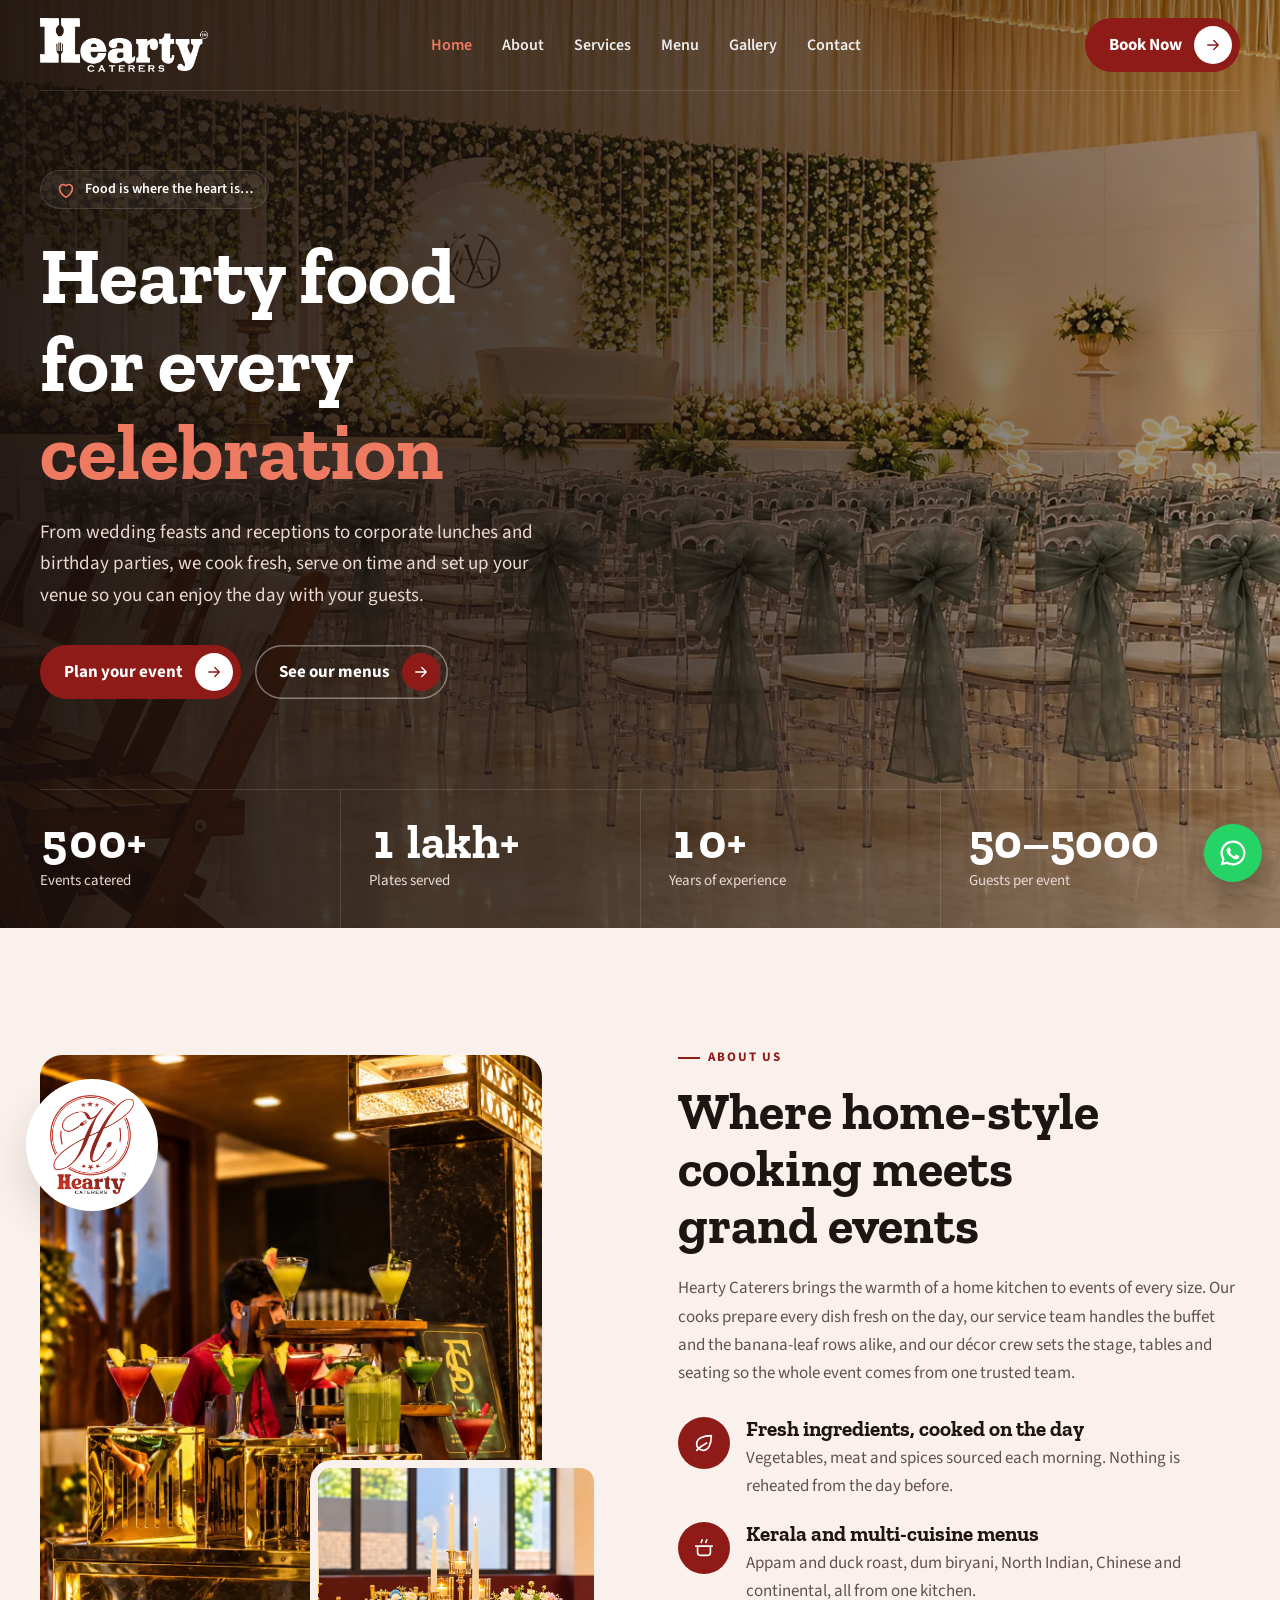
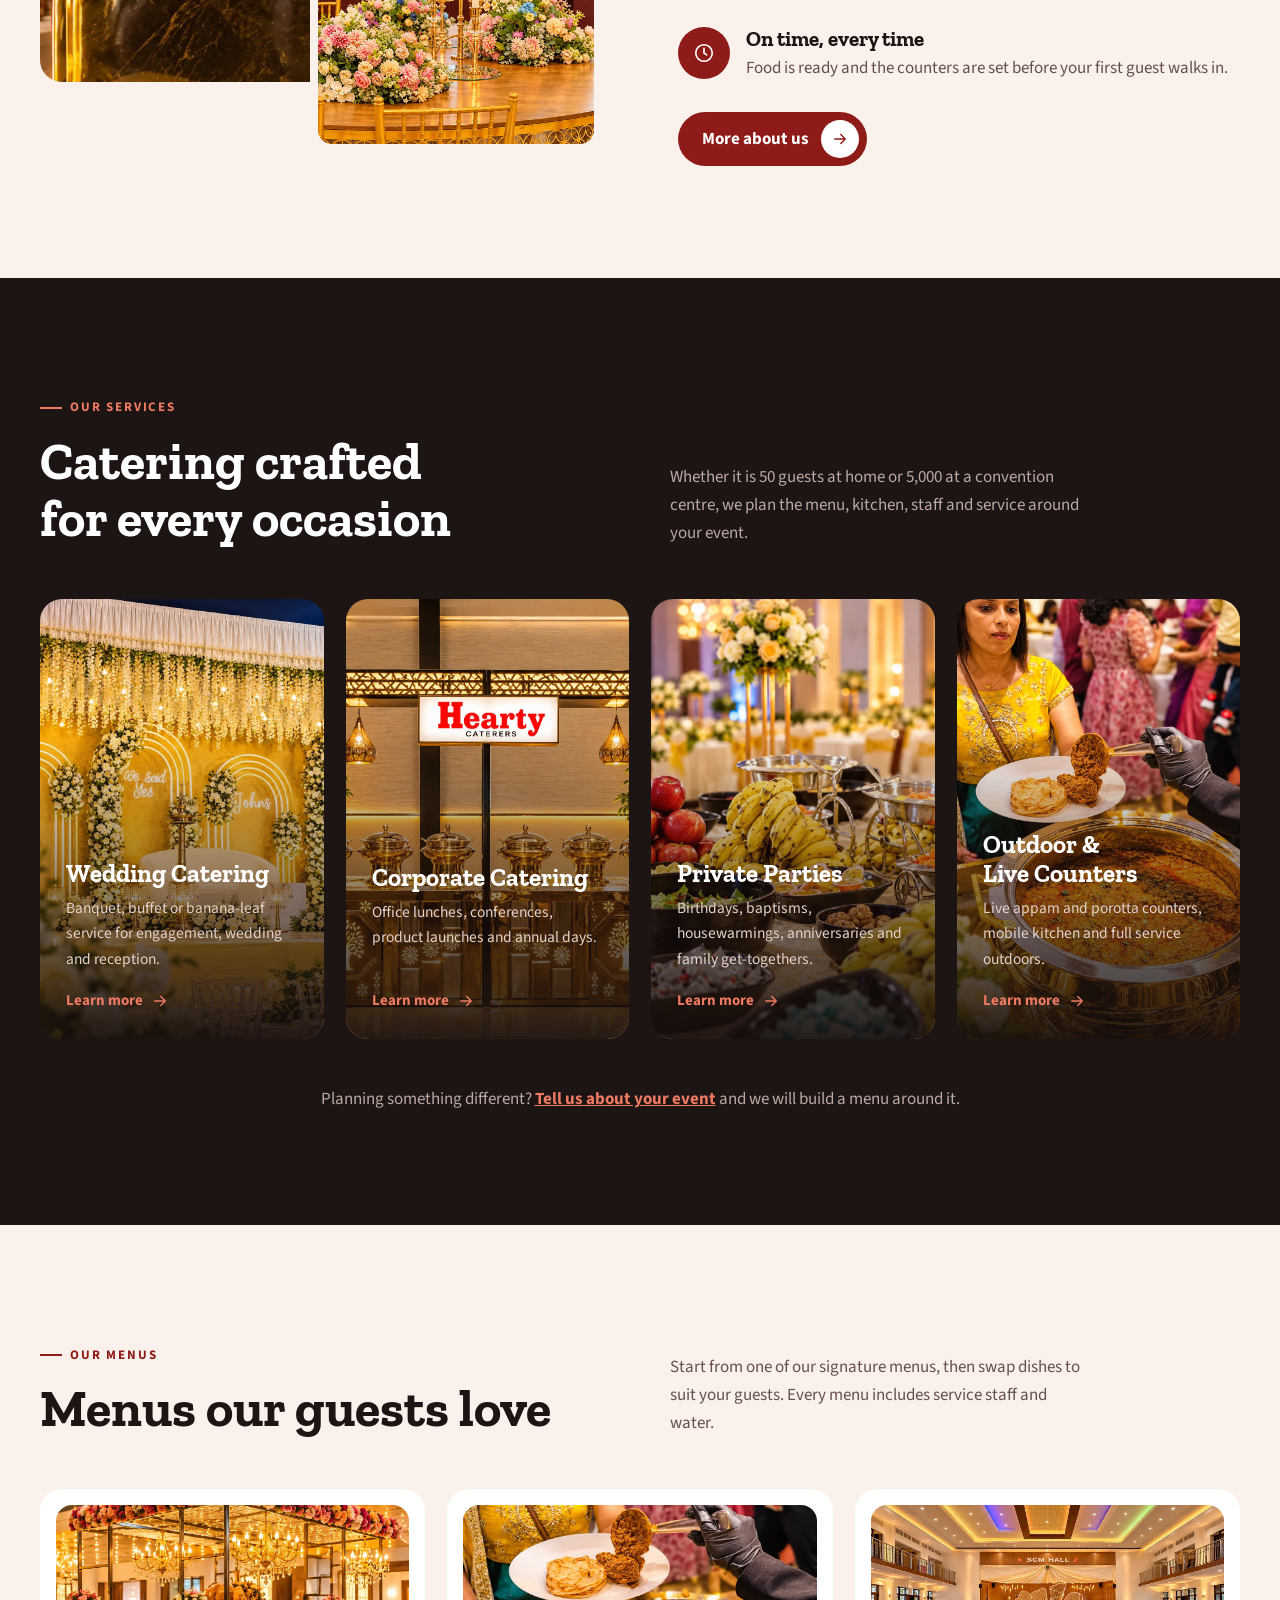
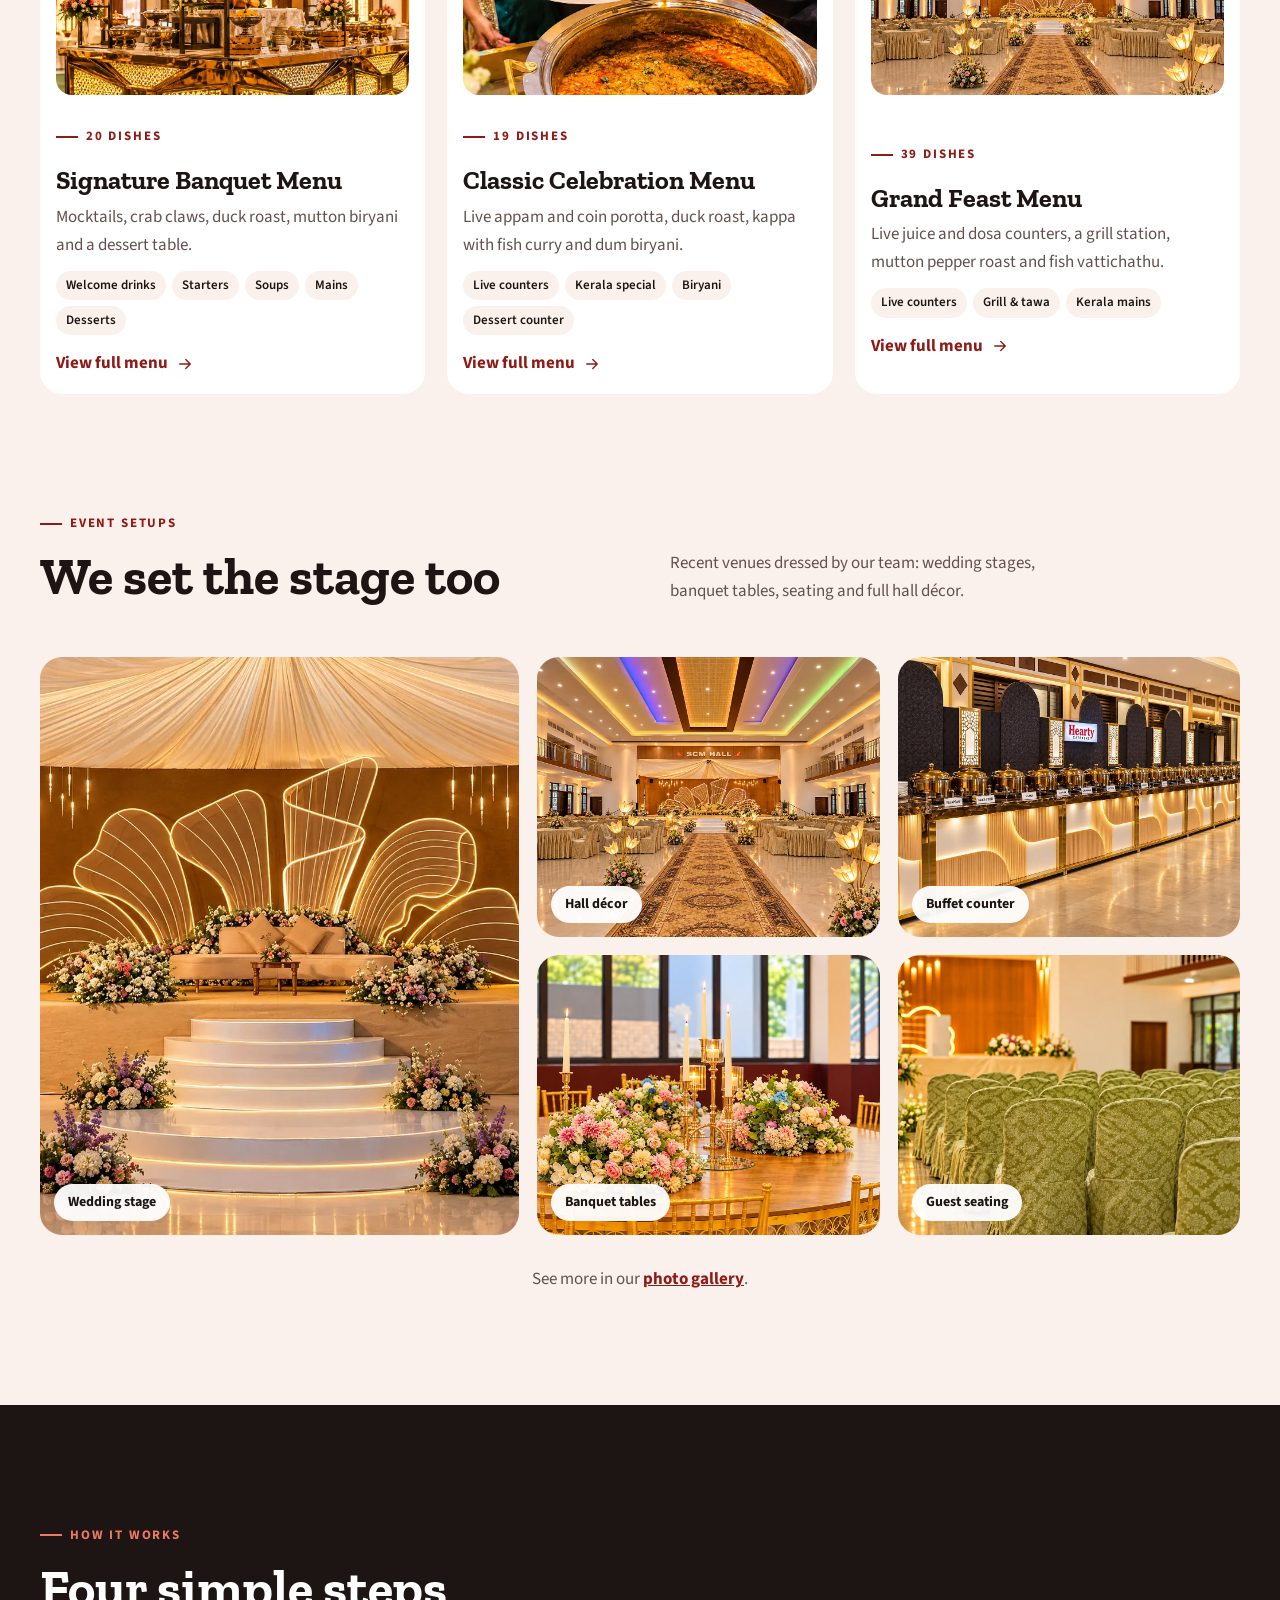
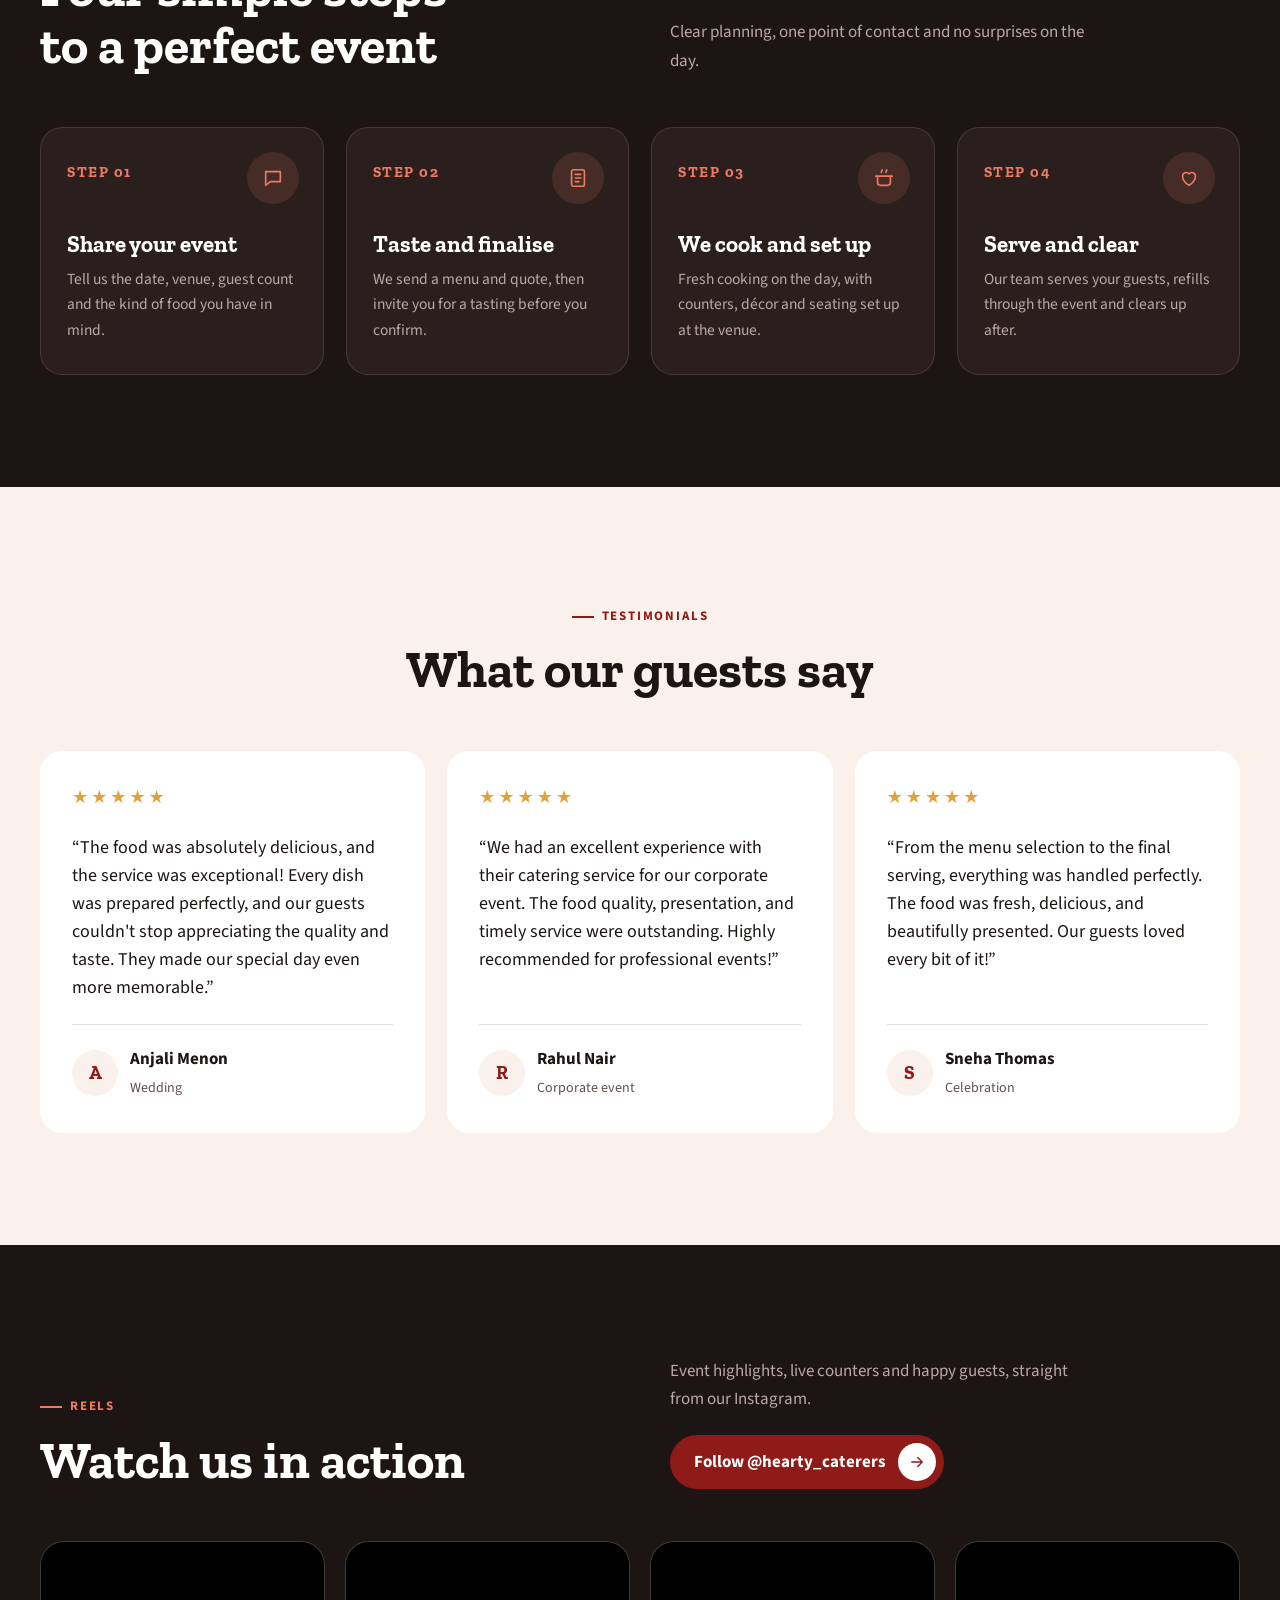
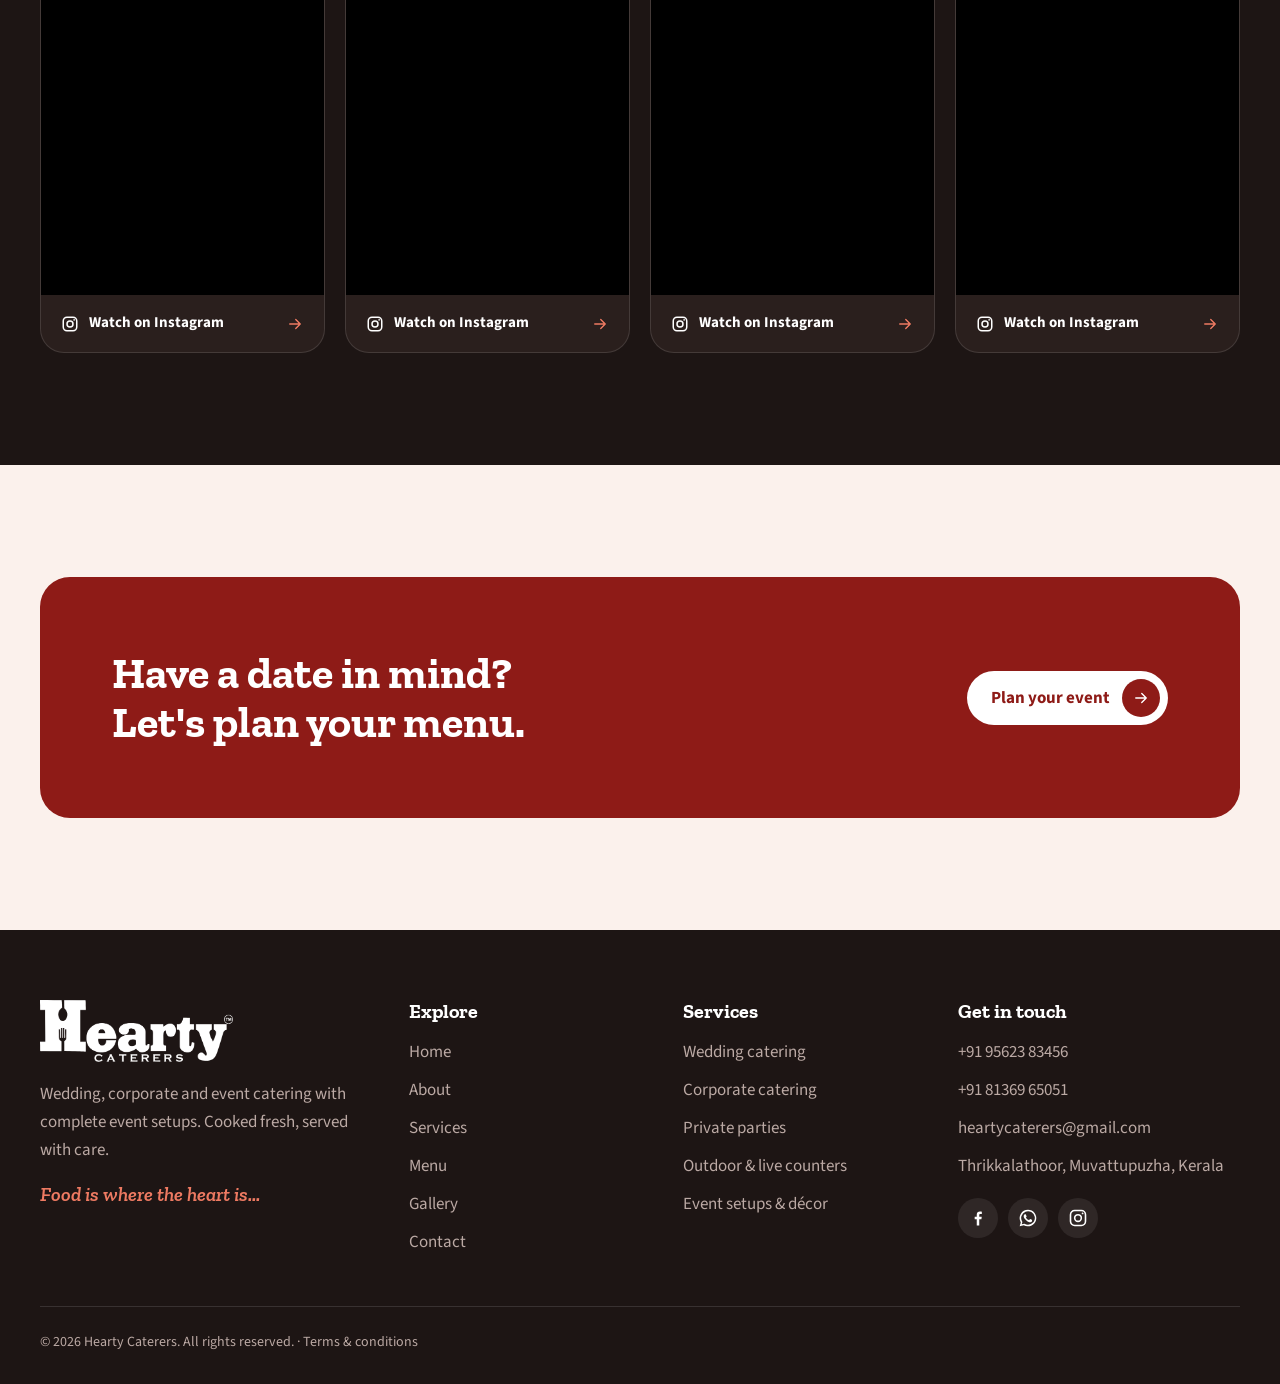
==== commit 6d484bb4: "Align text across service cards Co-Authored-By: Claude Opus 5.5 <noreply@anthropic.com> Claude-Sessi" ====
--- a/index.html
+++ b/index.html
@@ -8,7 +8,7 @@
 <link rel="icon" href="images/logo-badge.png">
 <link rel="preconnect" href="https://fonts.googleapis.com"><link rel="preconnect" href="https://fonts.gstatic.com" crossorigin>
 <link rel="stylesheet" href="https://fonts.googleapis.com/css2?family=Zilla+Slab:wght@500;600;700&amp;family=Source+Sans+3:wght@400;500;600;700&amp;display=swap">
-<link rel="stylesheet" href="css/style.css?v=95508752">
+<link rel="stylesheet" href="css/style.css?v=95508821">
 </head>
 <body>
 <header><div class="wrap"><nav class="nav" id="nav" aria-label="Main">
--- a/css/style.css
+++ b/css/style.css
@@ -395,3 +395,9 @@
   .reel-card{scroll-snap-align:start}
 }
 @media (max-width:1100px) and (min-width:600px){.reels{grid-auto-columns:40%}}
+
+/* service cards: line up titles, text and links across cards */
+.svc .body{width:100%;display:flex;flex-direction:column}
+.svc h3{min-height:2.3em;display:flex;align-items:flex-end;line-height:1.15}
+.svc p{min-height:4.7em}
+@media (max-width:560px){.svc h3,.svc p{min-height:0}}
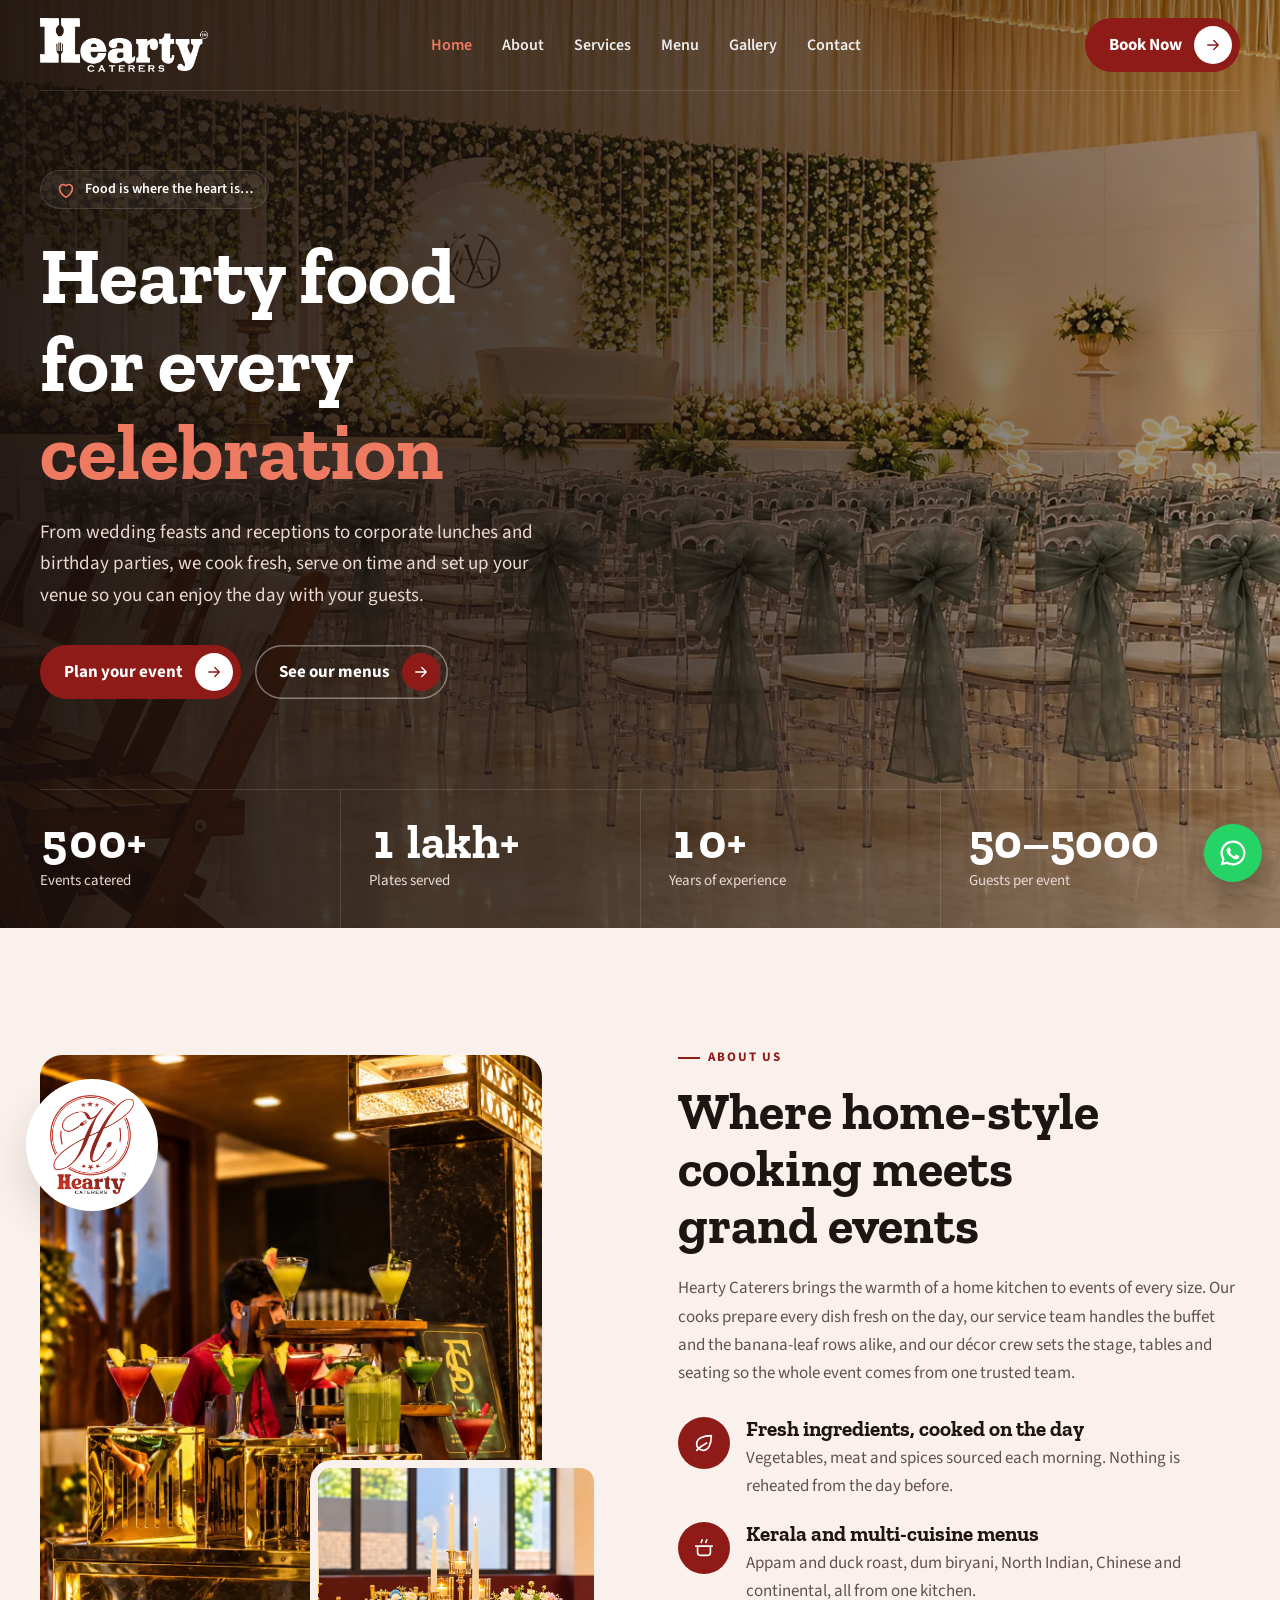
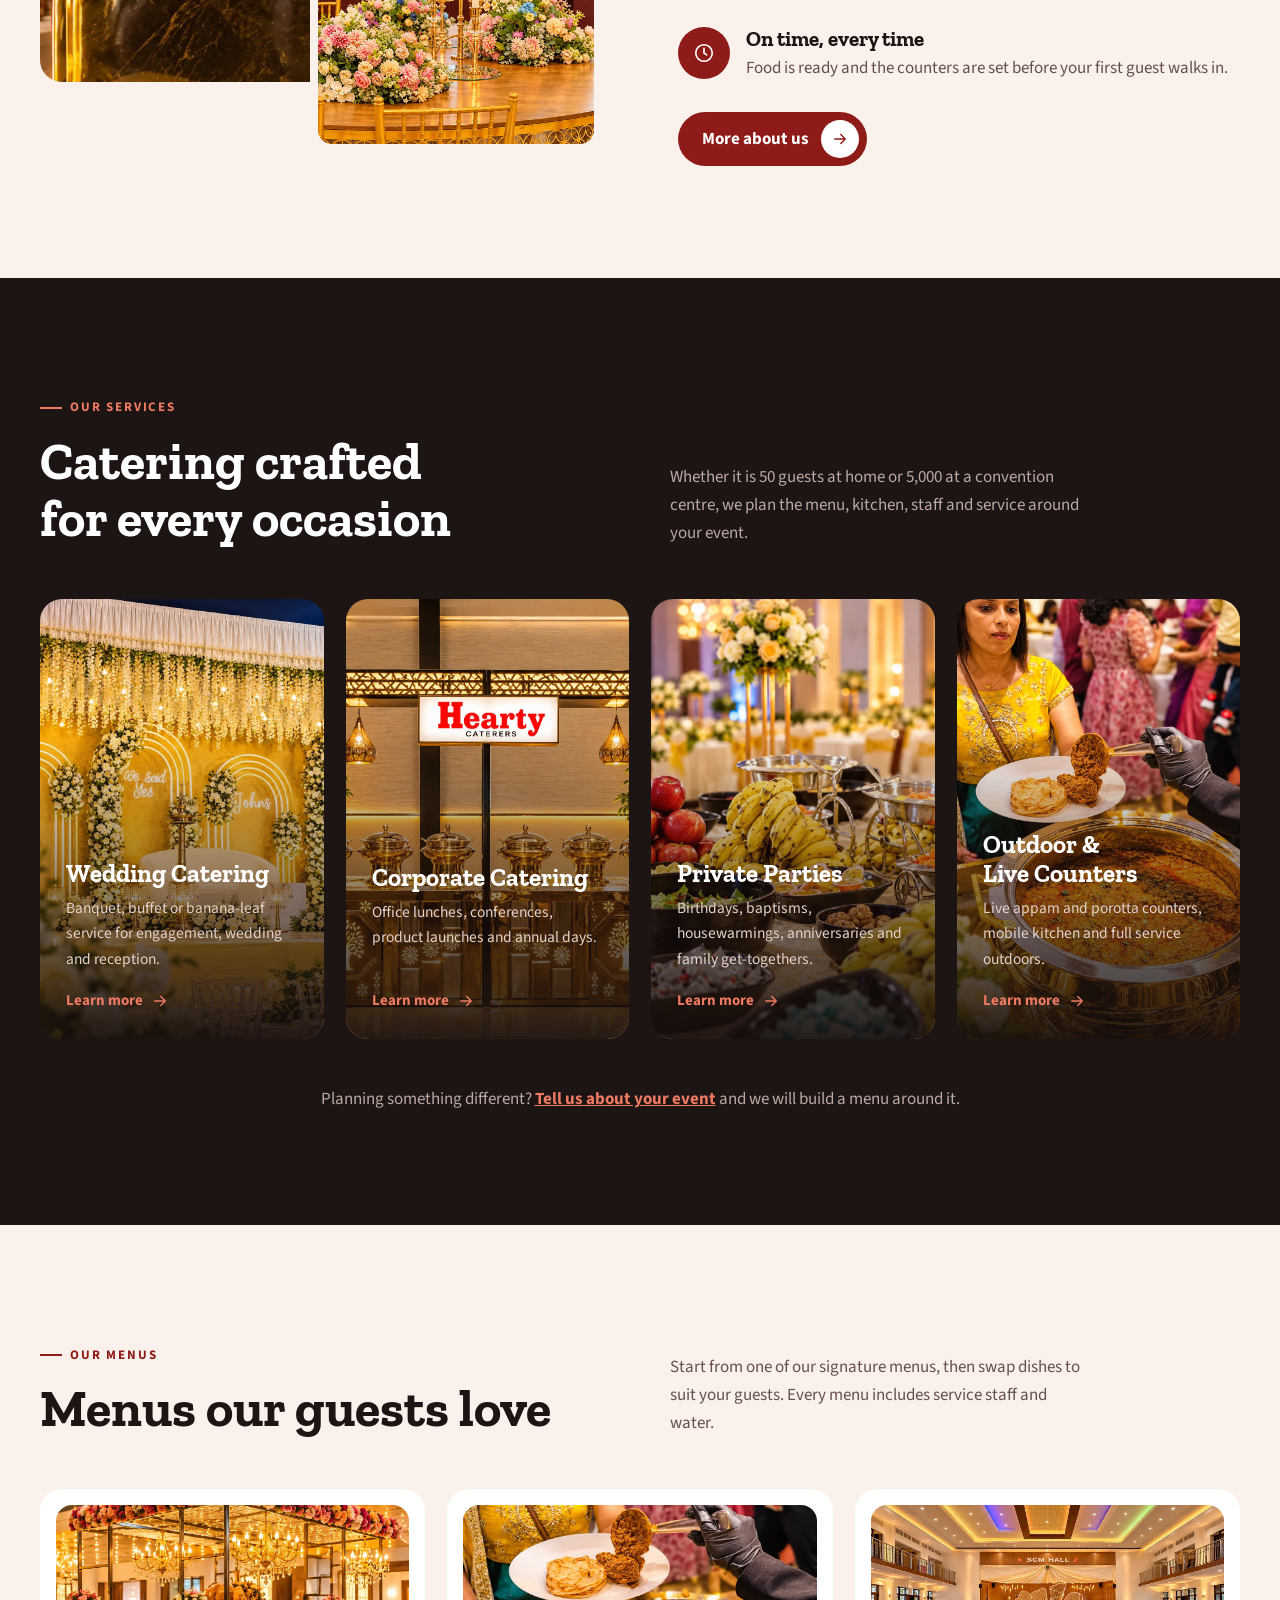
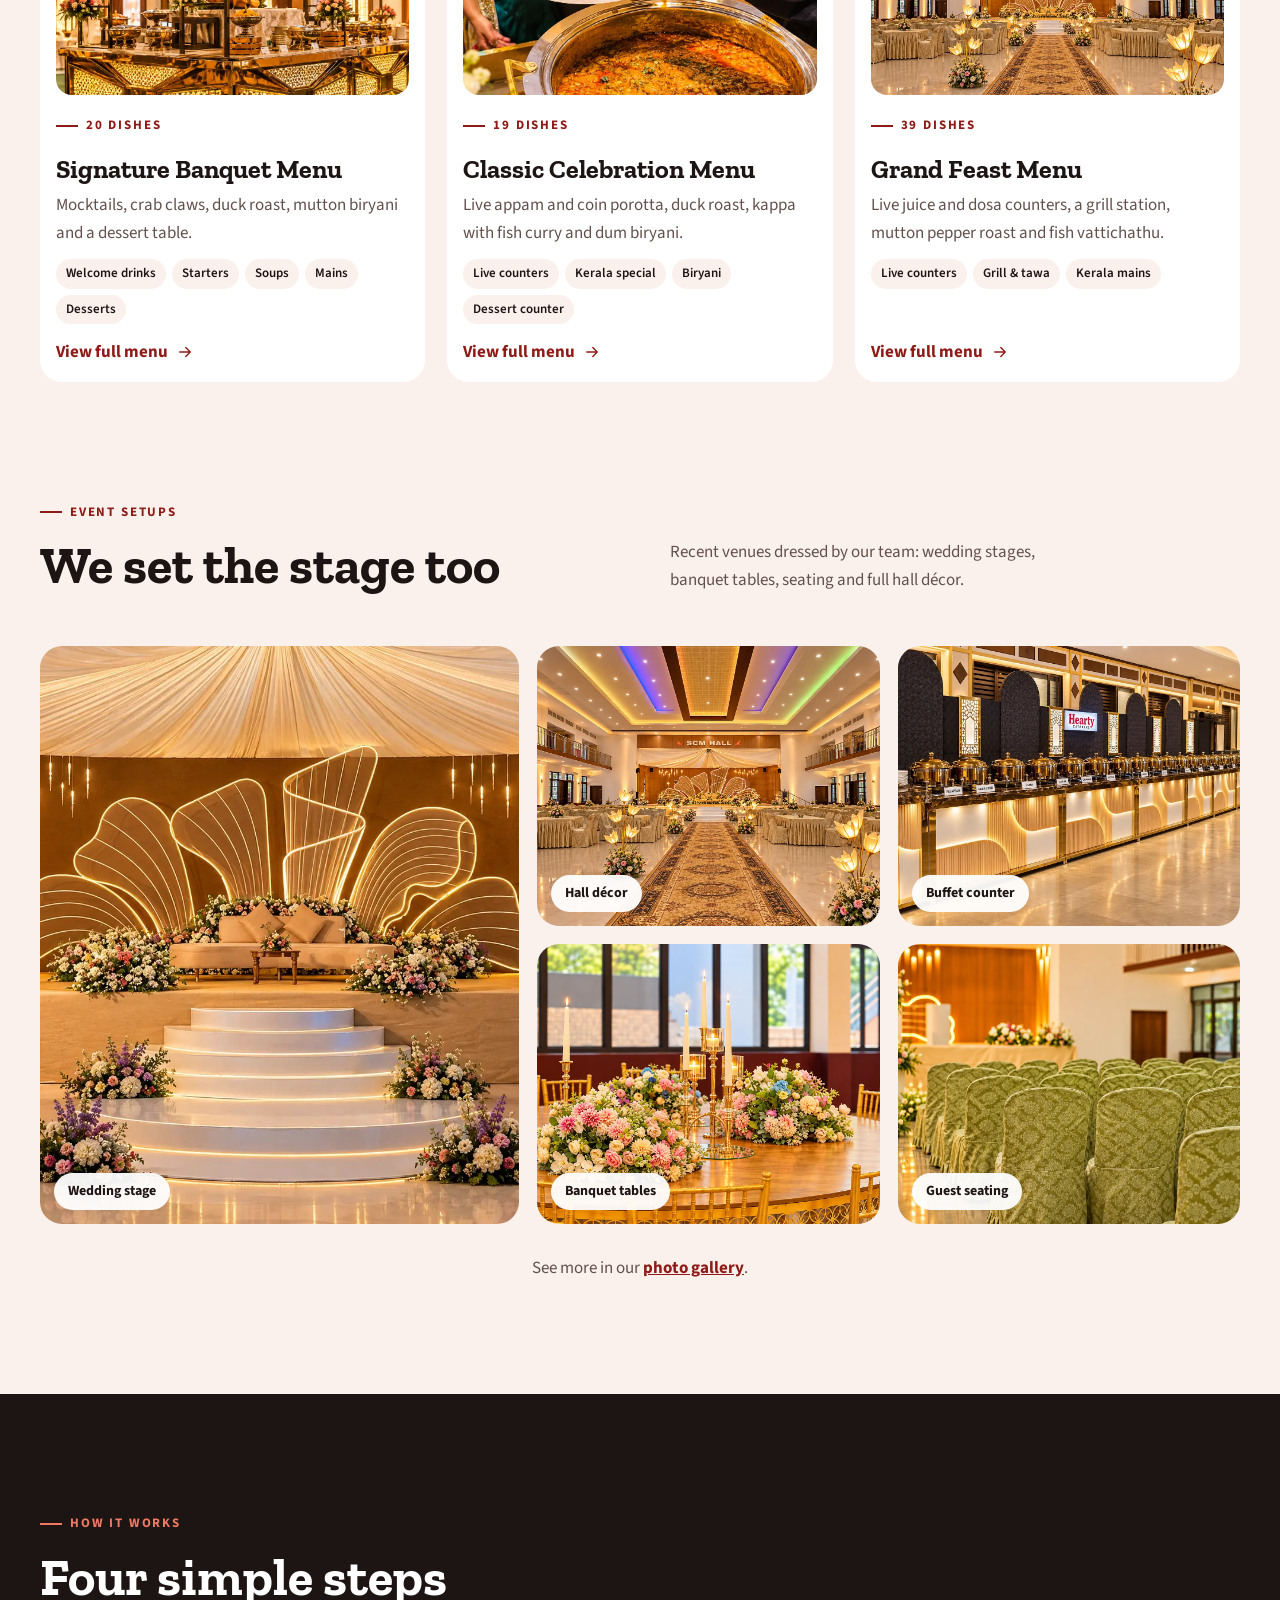
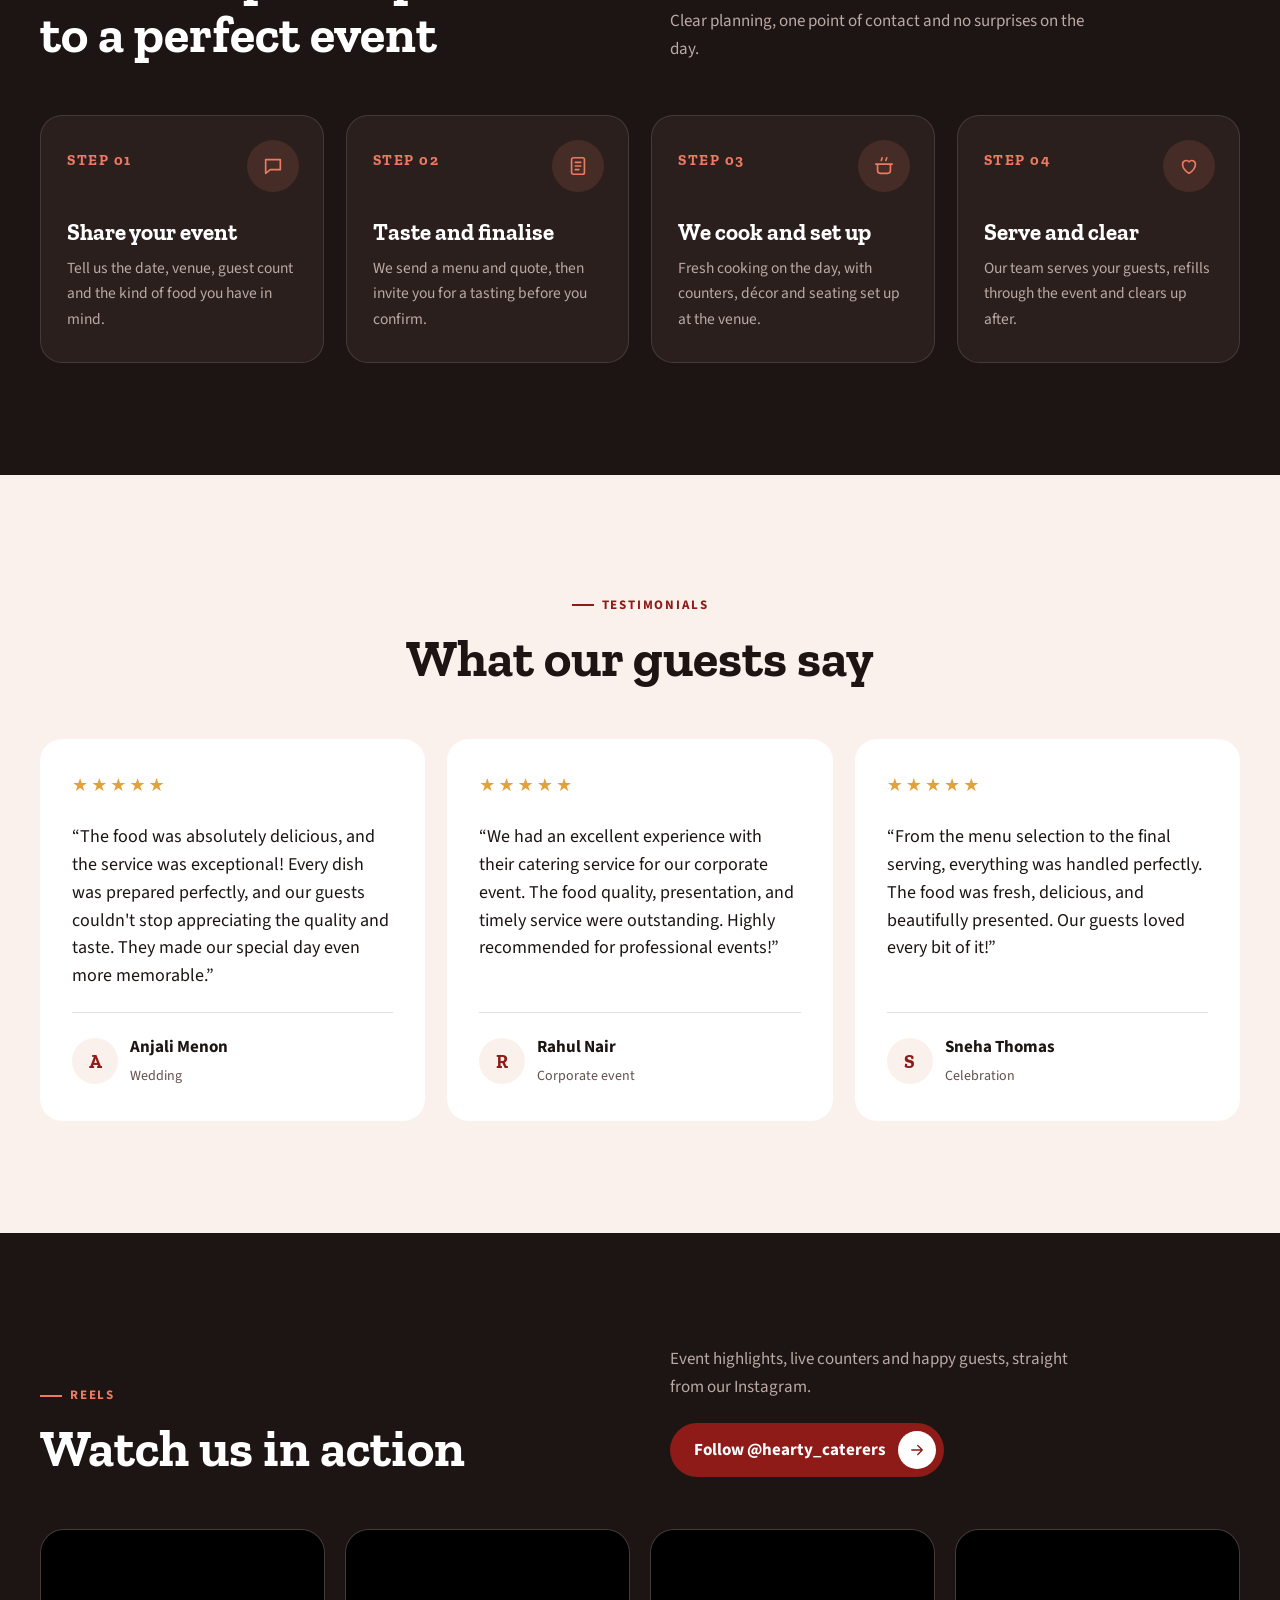
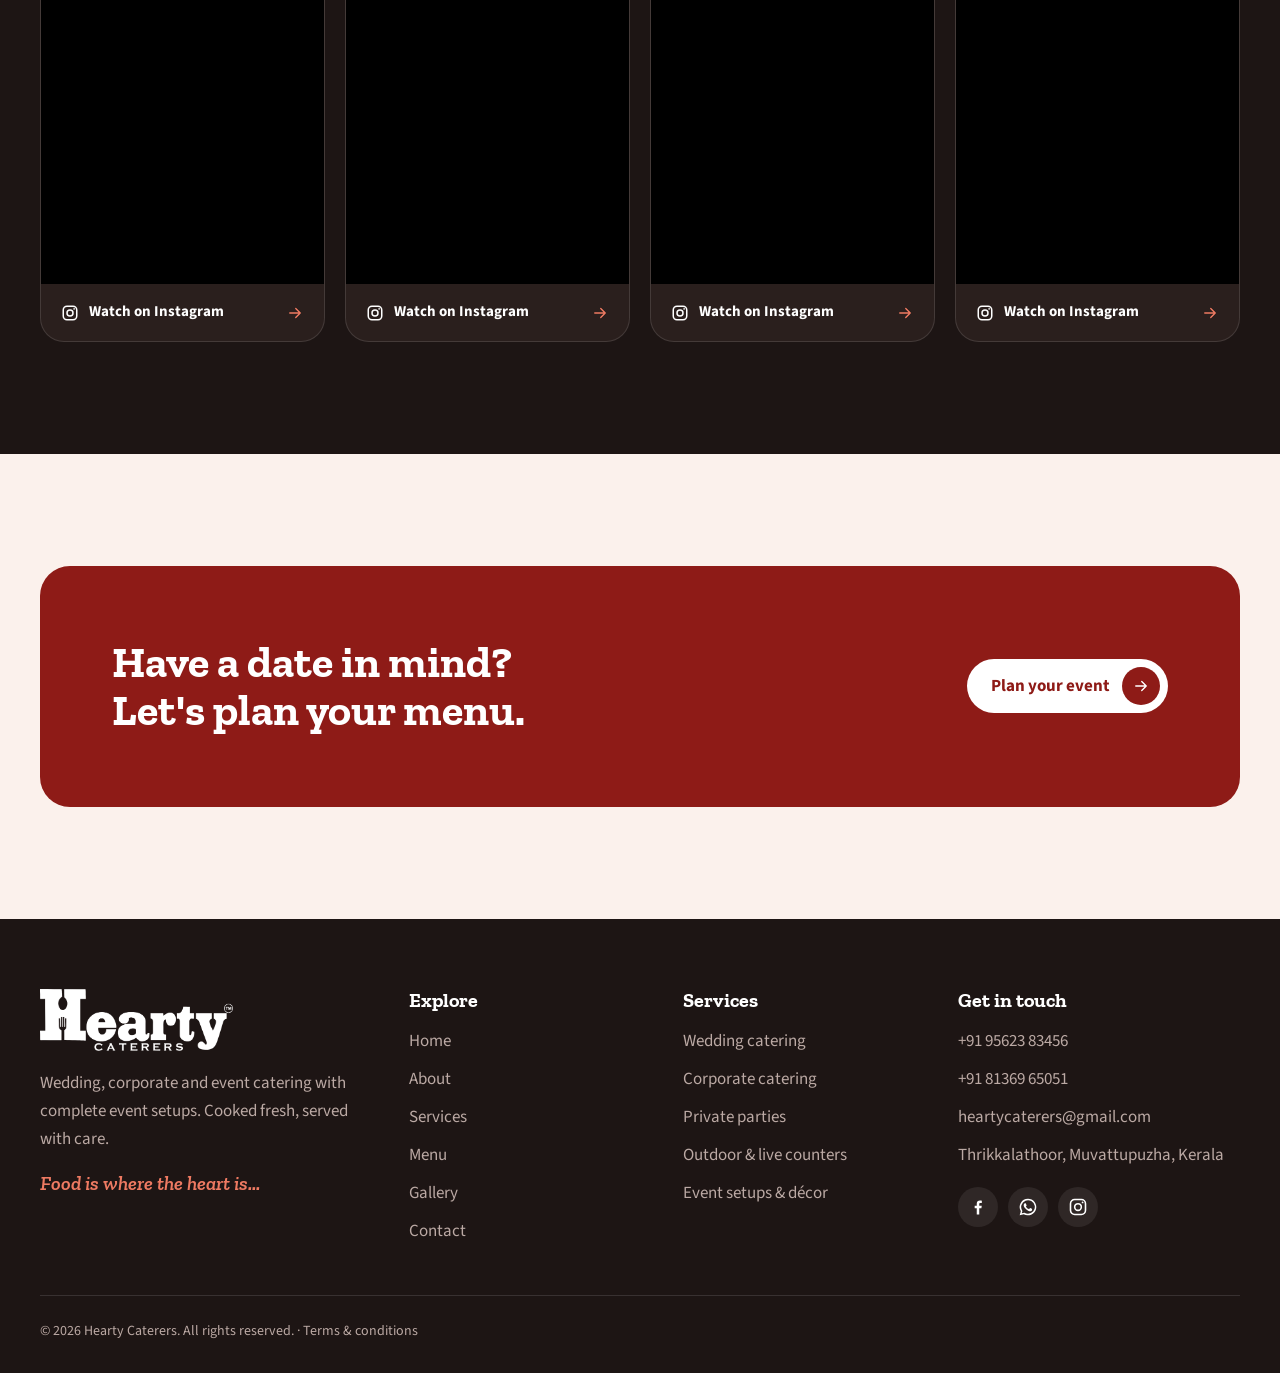
==== commit a01d6b95: "Align text across home menu cards Co-Authored-By: Claude Opus 5.5 <noreply@anthropic.com> Claude-Ses" ====
--- a/index.html
+++ b/index.html
@@ -8,7 +8,7 @@
 <link rel="icon" href="images/logo-badge.png">
 <link rel="preconnect" href="https://fonts.googleapis.com"><link rel="preconnect" href="https://fonts.gstatic.com" crossorigin>
 <link rel="stylesheet" href="https://fonts.googleapis.com/css2?family=Zilla+Slab:wght@500;600;700&amp;family=Source+Sans+3:wght@400;500;600;700&amp;display=swap">
-<link rel="stylesheet" href="css/style.css?v=95508821">
+<link rel="stylesheet" href="css/style.css?v=95508892">
 </head>
 <body>
 <header><div class="wrap"><nav class="nav" id="nav" aria-label="Main">
--- a/css/style.css
+++ b/css/style.css
@@ -401,3 +401,9 @@
 .svc h3{min-height:2.3em;display:flex;align-items:flex-end;line-height:1.15}
 .svc p{min-height:4.7em}
 @media (max-width:560px){.svc h3,.svc p{min-height:0}}
+
+/* menu cards: same layout in every card, links level at the bottom */
+.mcard{display:flex;flex-direction:column;gap:20px}
+.mcard>div{flex:1;display:flex;flex-direction:column;align-items:flex-start}
+.mcard p{min-height:3em}
+.mcard .go{margin-top:auto}
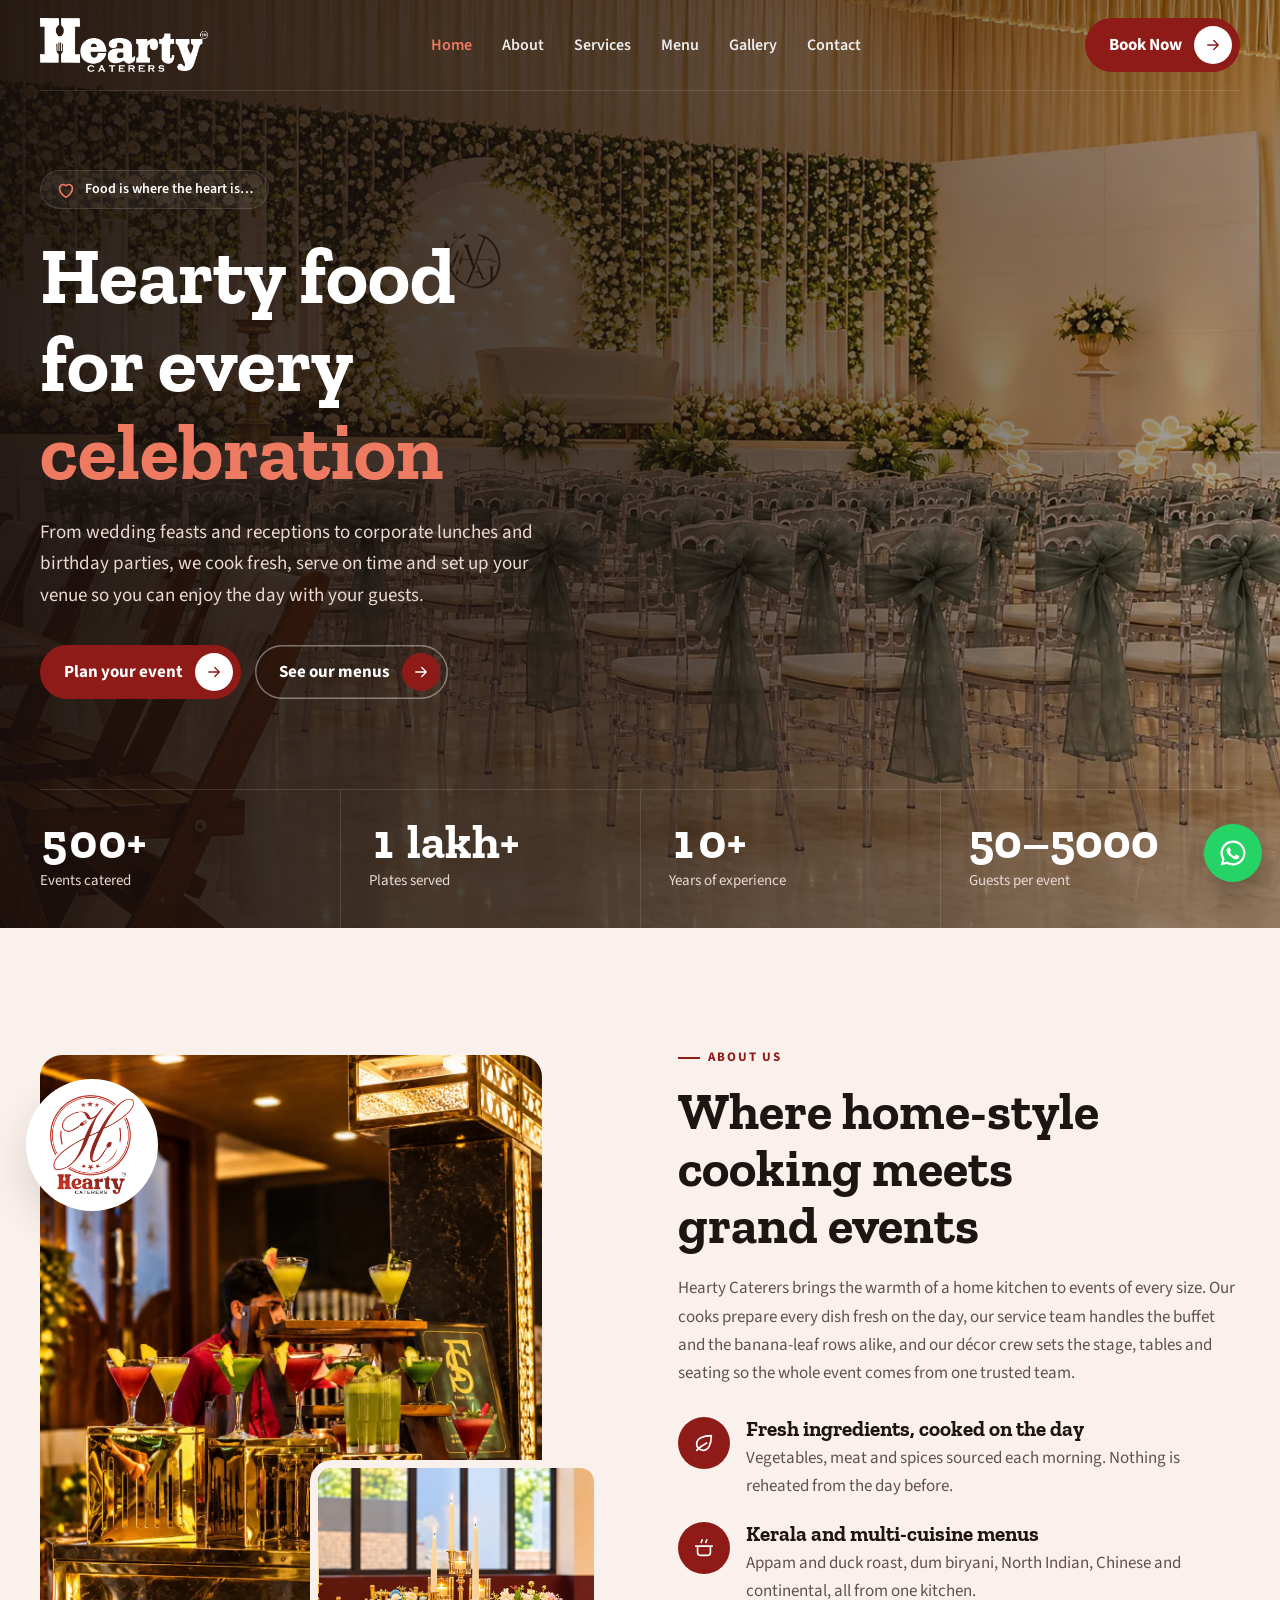
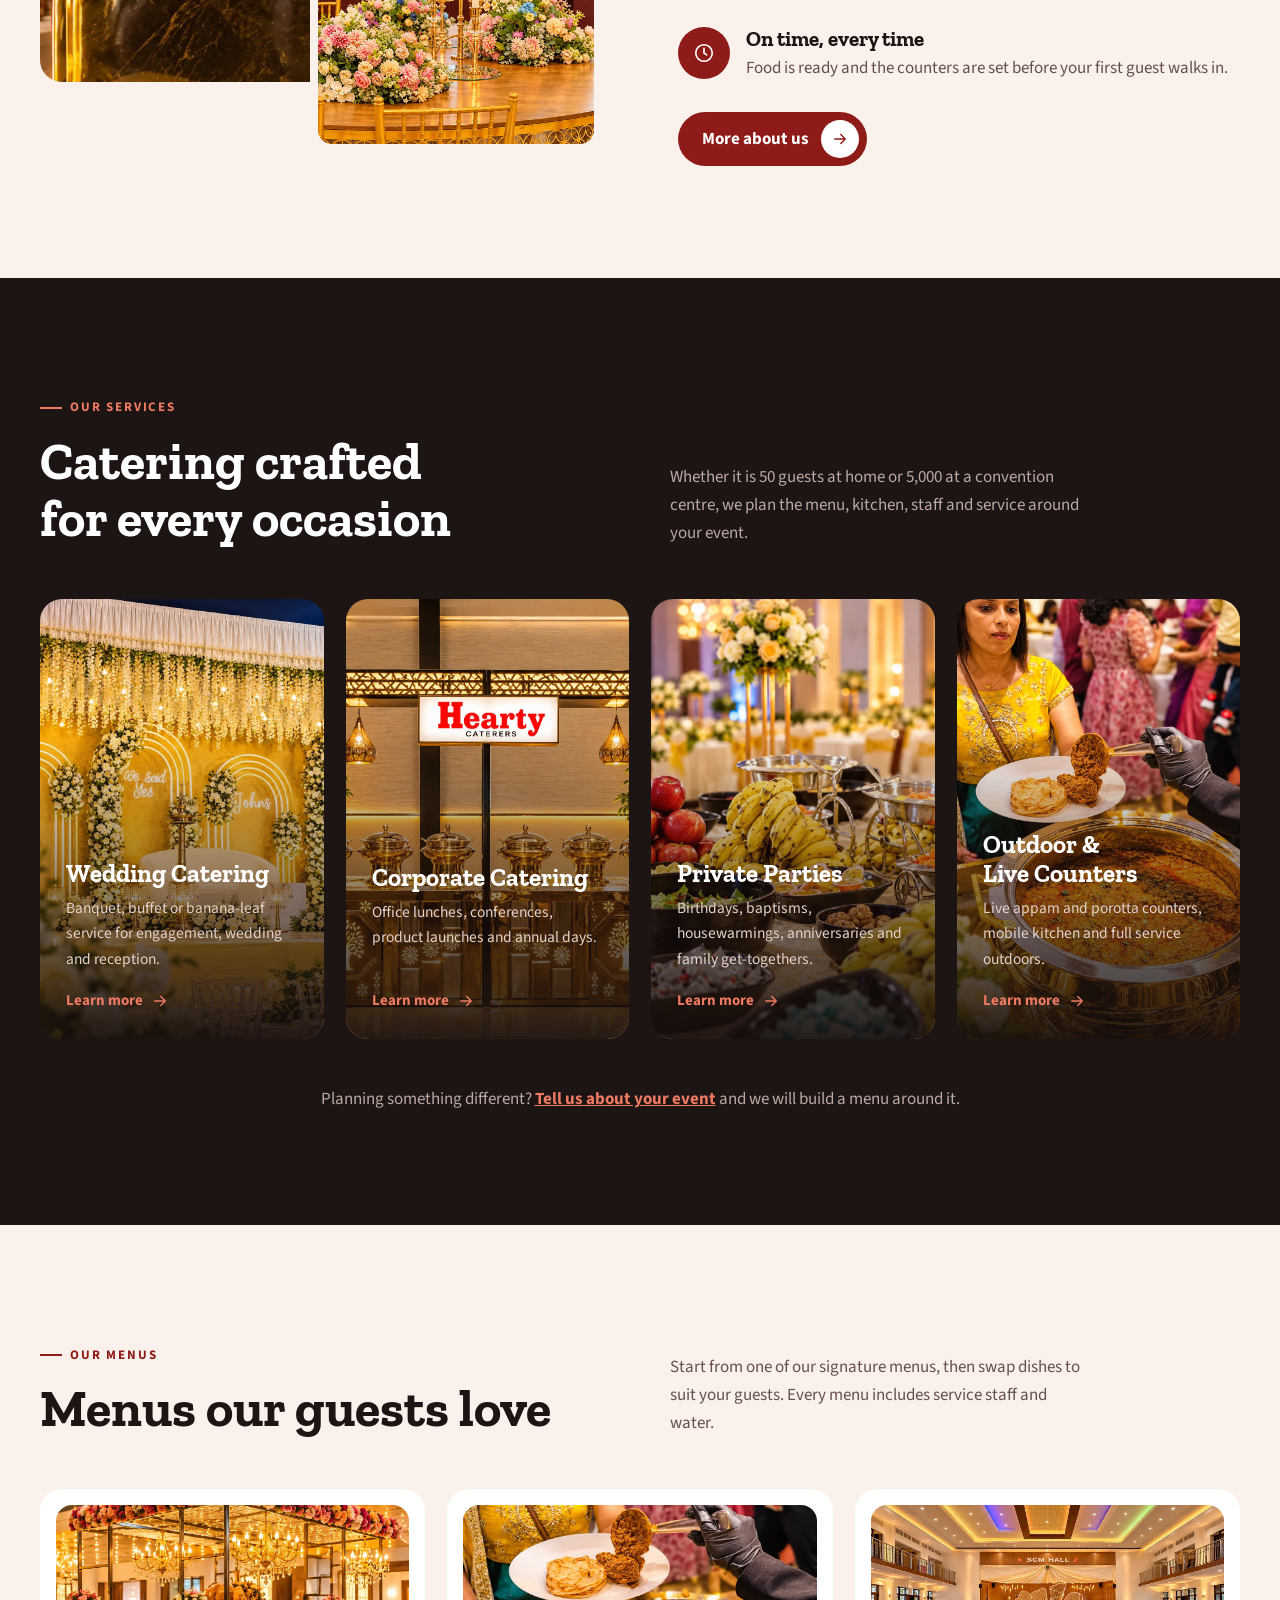
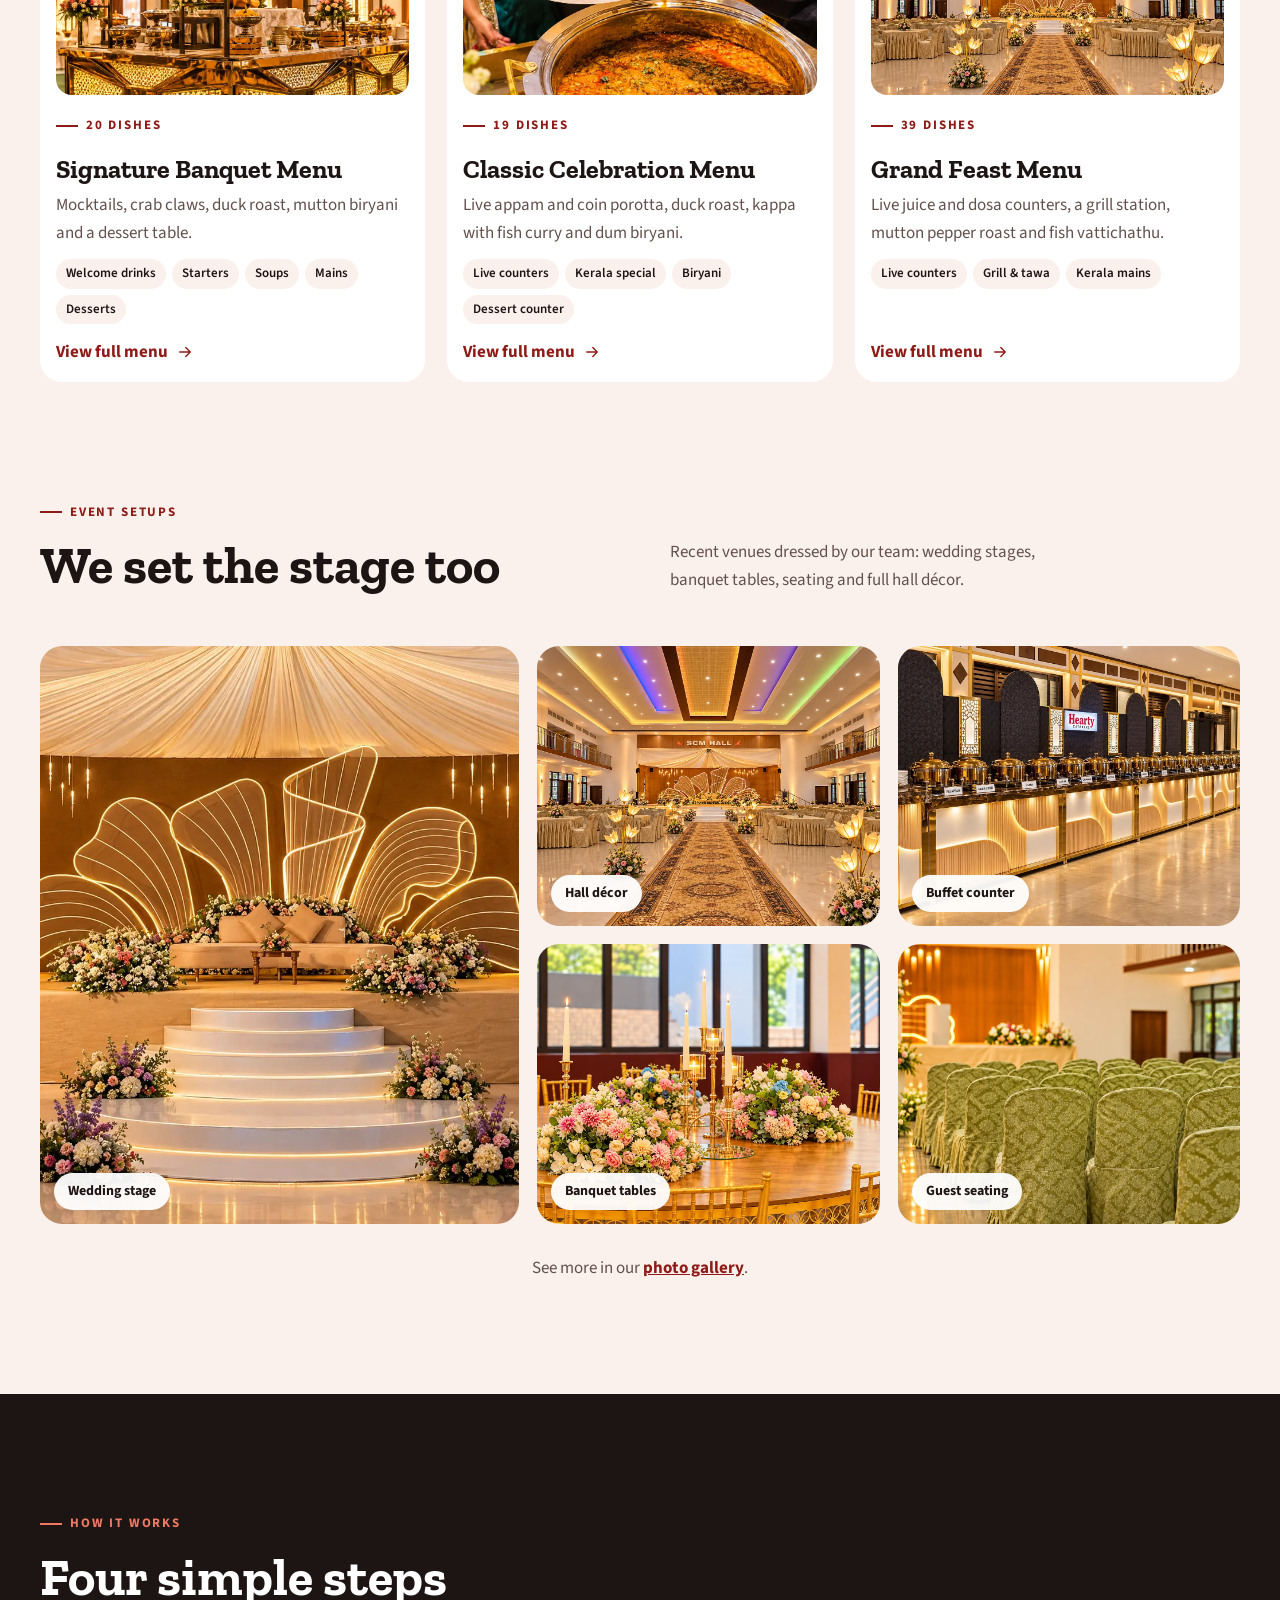
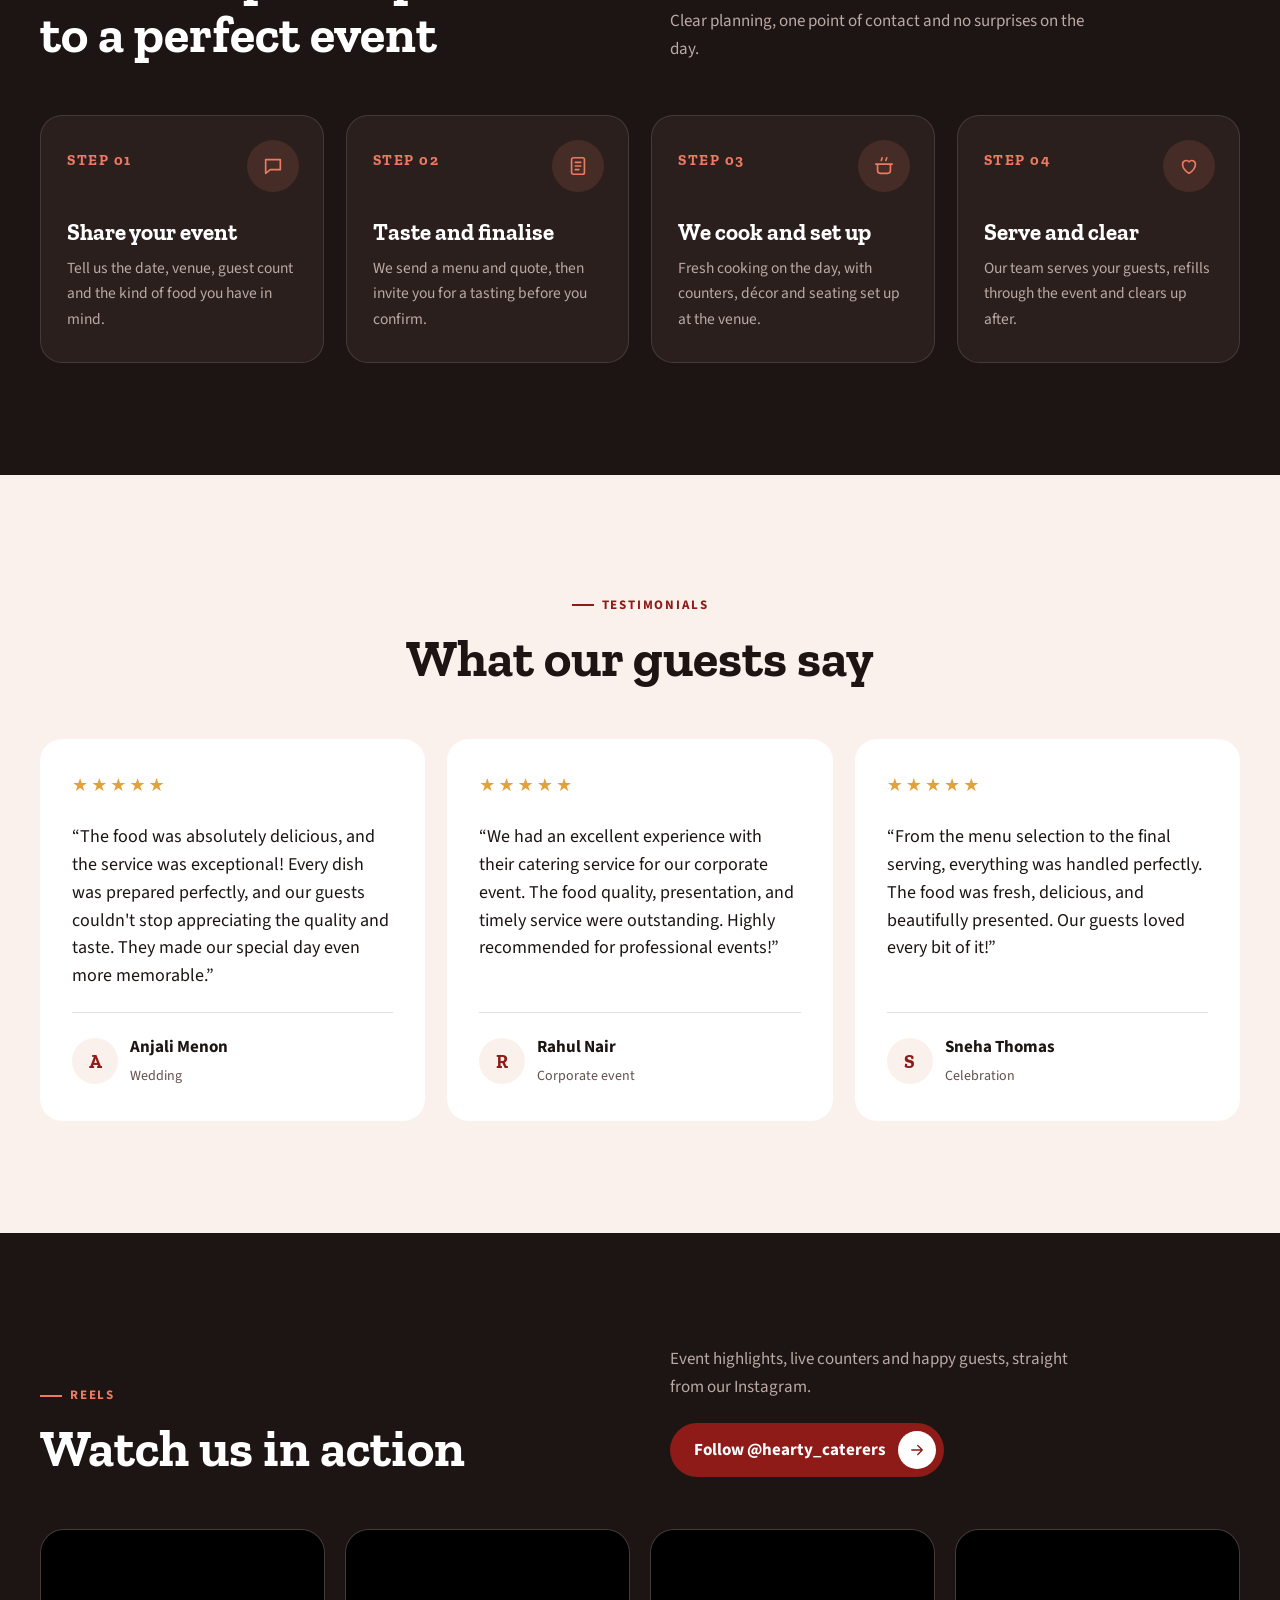
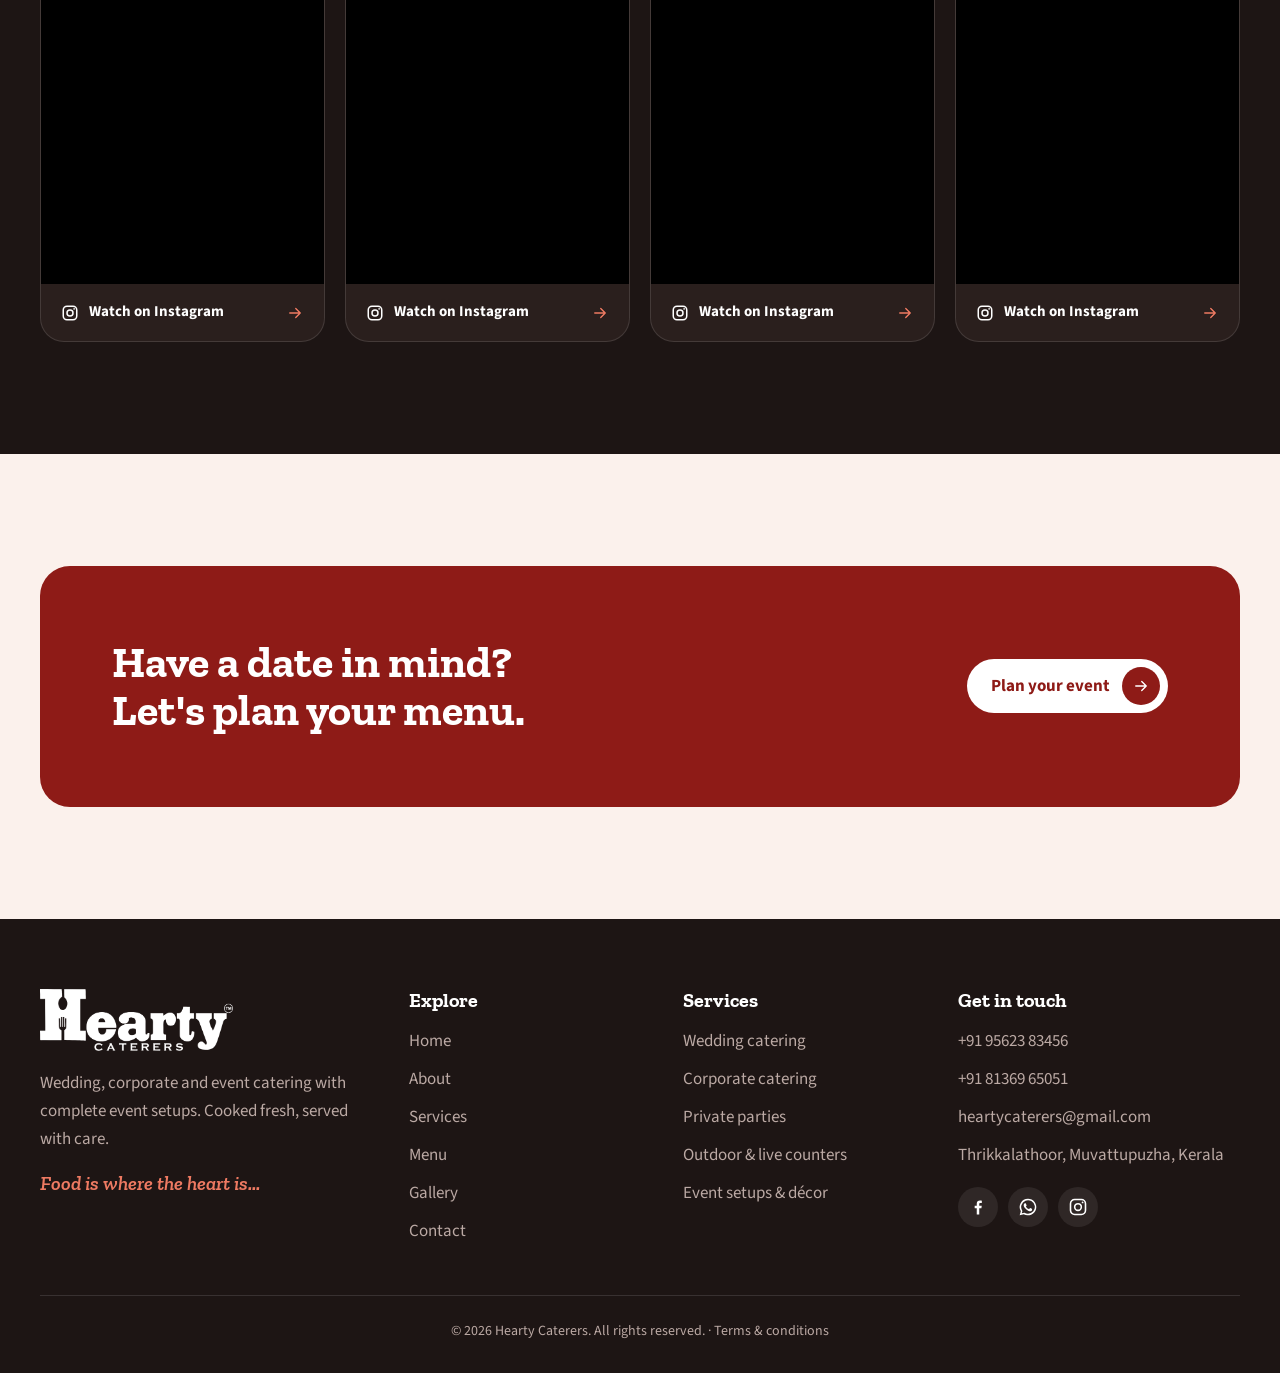
==== commit 04c2e973: "Centre footer copyright; year updates automatically Co-Authored-By: Claude Opus 5.5 <noreply@anthrop" ====
--- a/index.html
+++ b/index.html
@@ -8,7 +8,7 @@
 <link rel="icon" href="images/logo-badge.png">
 <link rel="preconnect" href="https://fonts.googleapis.com"><link rel="preconnect" href="https://fonts.gstatic.com" crossorigin>
 <link rel="stylesheet" href="https://fonts.googleapis.com/css2?family=Zilla+Slab:wght@500;600;700&amp;family=Source+Sans+3:wght@400;500;600;700&amp;display=swap">
-<link rel="stylesheet" href="css/style.css?v=95508892">
+<link rel="stylesheet" href="css/style.css?v=95508919">
 </head>
 <body>
 <header><div class="wrap"><nav class="nav" id="nav" aria-label="Main">
@@ -104,9 +104,9 @@
 <div><h4>Services</h4><ul><li><a href="services.html#wedding">Wedding catering</a></li><li><a href="services.html#corporate">Corporate catering</a></li><li><a href="services.html#parties">Private parties</a></li><li><a href="services.html#outdoor">Outdoor &amp; live counters</a></li><li><a href="services.html#setups">Event setups &amp; décor</a></li></ul></div>
 <div><h4>Get in touch</h4><ul><li><a href="tel:+919562383456">+91 95623 83456</a></li><li><a href="tel:+918136965051">+91 81369 65051</a></li><li><a href="mailto:heartycaterers@gmail.com">heartycaterers@gmail.com</a></li><li>Thrikkalathoor, Muvattupuzha, Kerala</li></ul><div class="socials"><a class="soc" href="https://www.facebook.com/share/14vhnPP2WJ4/" target="_blank" rel="noopener" aria-label="Facebook"><svg viewBox="0 0 24 24" width="20" height="20" fill="currentColor" aria-hidden="true"><path d="M13.5 21v-7.5h2.6l.4-3h-3V8.6c0-.9.3-1.5 1.5-1.5h1.6V4.4c-.3 0-1.2-.1-2.3-.1-2.3 0-3.8 1.4-3.8 3.9v2.3H8v3h2.5V21h3Z"/></svg></a><a class="soc" href="https://wa.me/919562383456" target="_blank" rel="noopener" aria-label="WhatsApp"><svg viewBox="0 0 24 24" width="20" height="20" fill="currentColor" aria-hidden="true"><path d="M12 2a10 10 0 0 0-8.6 15.1L2 22l5-1.3A10 10 0 1 0 12 2Zm0 18.2a8.2 8.2 0 0 1-4.2-1.2l-.3-.2-3 .8.8-2.9-.2-.3A8.2 8.2 0 1 1 12 20.2Zm4.5-6.1c-.2-.1-1.5-.7-1.7-.8s-.4-.1-.6.1-.7.8-.8 1-.3.2-.5.1a6.7 6.7 0 0 1-3.3-2.9c-.3-.4.2-.4.7-1.4a.5.5 0 0 0 0-.4l-.8-1.8c-.2-.5-.4-.4-.6-.4h-.5a.9.9 0 0 0-.7.3 2.8 2.8 0 0 0-.9 2.1 4.9 4.9 0 0 0 1 2.6 11.2 11.2 0 0 0 4.3 3.8c1.6.7 2.2.7 3 .6a2.6 2.6 0 0 0 1.7-1.2 2.1 2.1 0 0 0 .1-1.2c0-.2-.2-.3-.4-.4Z"/></svg></a><a class="soc" href="https://www.instagram.com/hearty_caterers/" target="_blank" rel="noopener" aria-label="Instagram"><svg viewBox="0 0 24 24" width="20" height="20" fill="none" stroke="currentColor" stroke-width="1.9" aria-hidden="true"><rect x="3" y="3" width="18" height="18" rx="5"/><circle cx="12" cy="12" r="4"/><circle cx="17.5" cy="6.5" r="1.1" fill="currentColor" stroke="none"/></svg></a></div></div>
 </div>
-<div class="f-bottom"><span>© 2026 Hearty Caterers. All rights reserved. · <a href="menu.html#terms">Terms &amp; conditions</a></span></div>
+<div class="f-bottom"><span>© <span class="yr">2026</span> Hearty Caterers. All rights reserved. · <a href="menu.html#terms">Terms &amp; conditions</a></span></div>
 </div></footer>
 <a class="wa-float" href="https://wa.me/919562383456?text=Hi%20Hearty%20Caterers%2C%20I%27d%20like%20to%20know%20more%20about%20your%20catering." target="_blank" rel="noopener" aria-label="Chat on WhatsApp"><svg viewBox="0 0 24 24" width="30" height="30" fill="currentColor" aria-hidden="true"><path d="M12 2a10 10 0 0 0-8.6 15.1L2 22l5-1.3A10 10 0 1 0 12 2Zm0 18.2a8.2 8.2 0 0 1-4.2-1.2l-.3-.2-3 .8.8-2.9-.2-.3A8.2 8.2 0 1 1 12 20.2Zm4.5-6.1c-.2-.1-1.5-.7-1.7-.8s-.4-.1-.6.1-.7.8-.8 1-.3.2-.5.1a6.7 6.7 0 0 1-3.3-2.9c-.3-.4.2-.4.7-1.4a.5.5 0 0 0 0-.4l-.8-1.8c-.2-.5-.4-.4-.6-.4h-.5a.9.9 0 0 0-.7.3 2.8 2.8 0 0 0-.9 2.1 4.9 4.9 0 0 0 1 2.6 11.2 11.2 0 0 0 4.3 3.8c1.6.7 2.2.7 3 .6a2.6 2.6 0 0 0 1.7-1.2 2.1 2.1 0 0 0 .1-1.2c0-.2-.2-.3-.4-.4Z"/></svg></a>
-<script src="js/main.js?v=95508752"></script>
+<script src="js/main.js?v=95508919"></script>
 </body>
 </html>
--- a/css/style.css
+++ b/css/style.css
@@ -407,3 +407,6 @@
 .mcard>div{flex:1;display:flex;flex-direction:column;align-items:flex-start}
 .mcard p{min-height:3em}
 .mcard .go{margin-top:auto}
+
+/* footer bottom: centred on every screen */
+.f-bottom{justify-content:center;text-align:center}
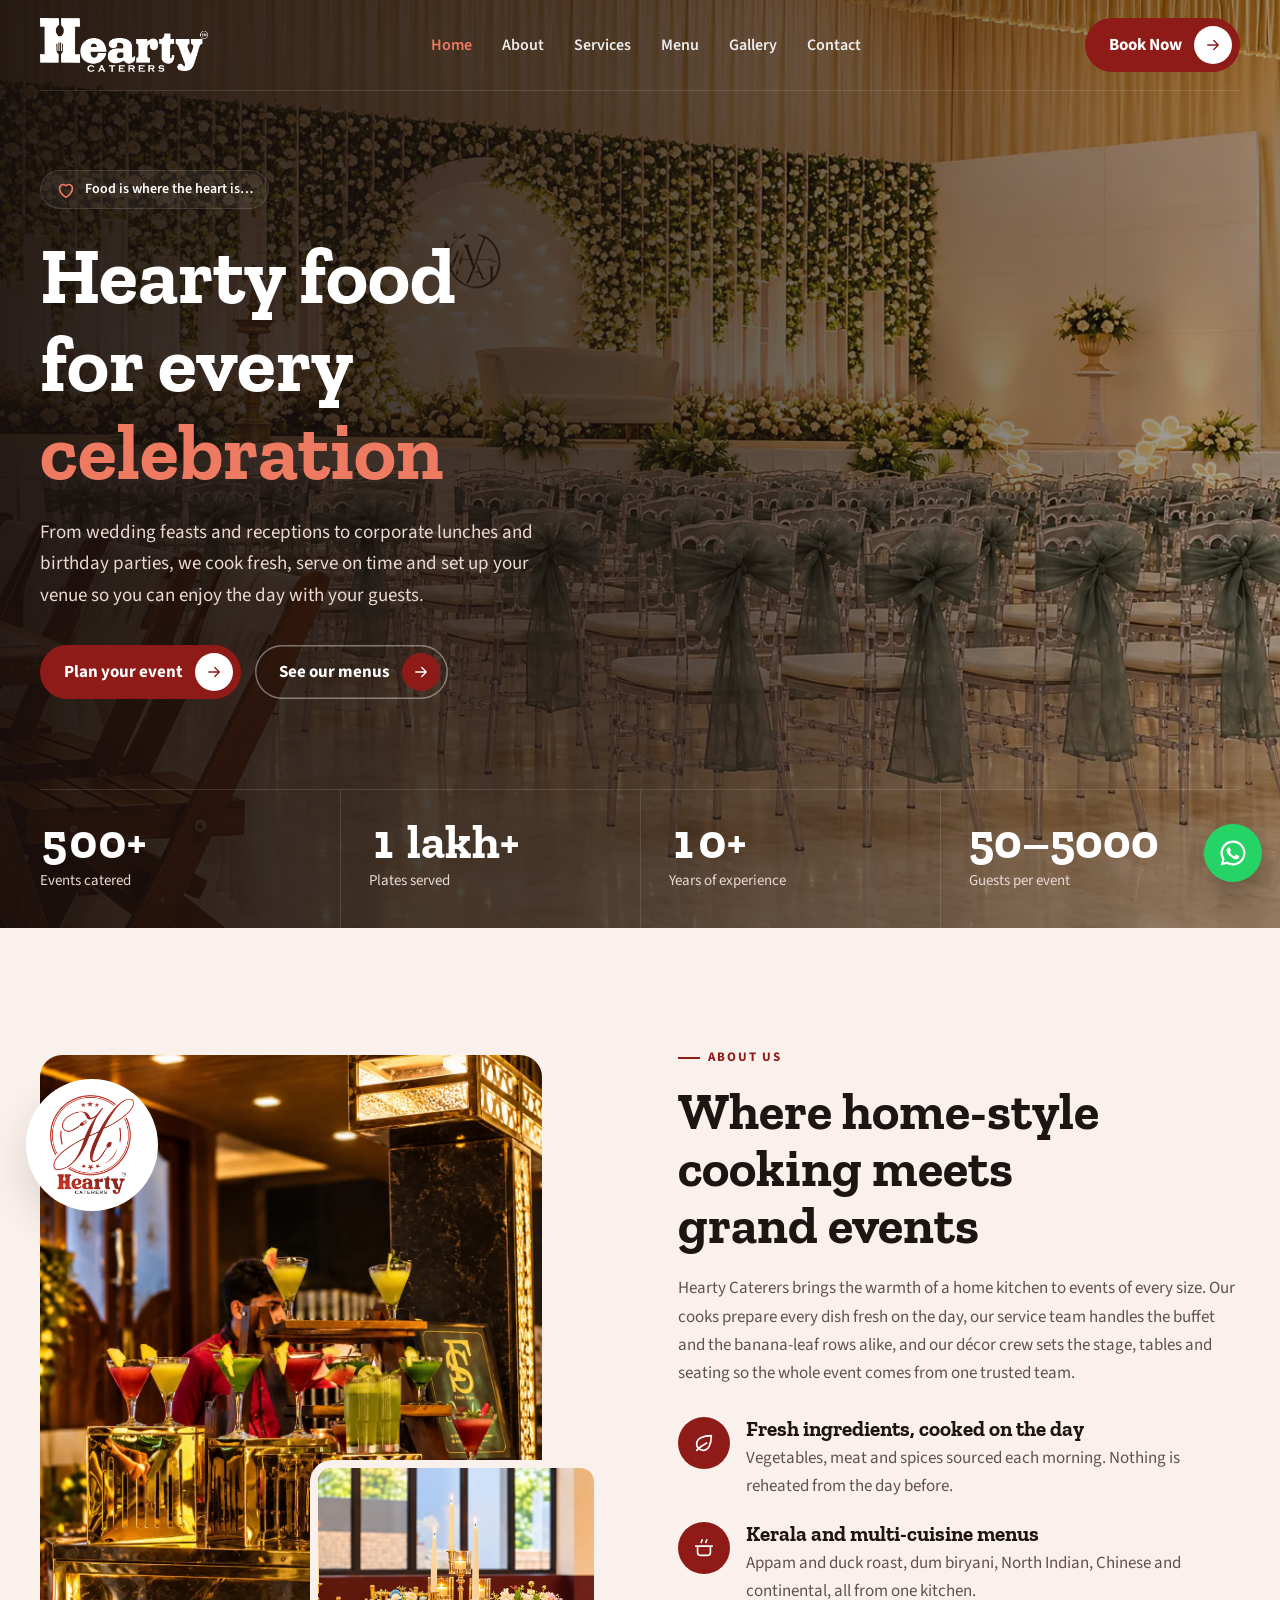
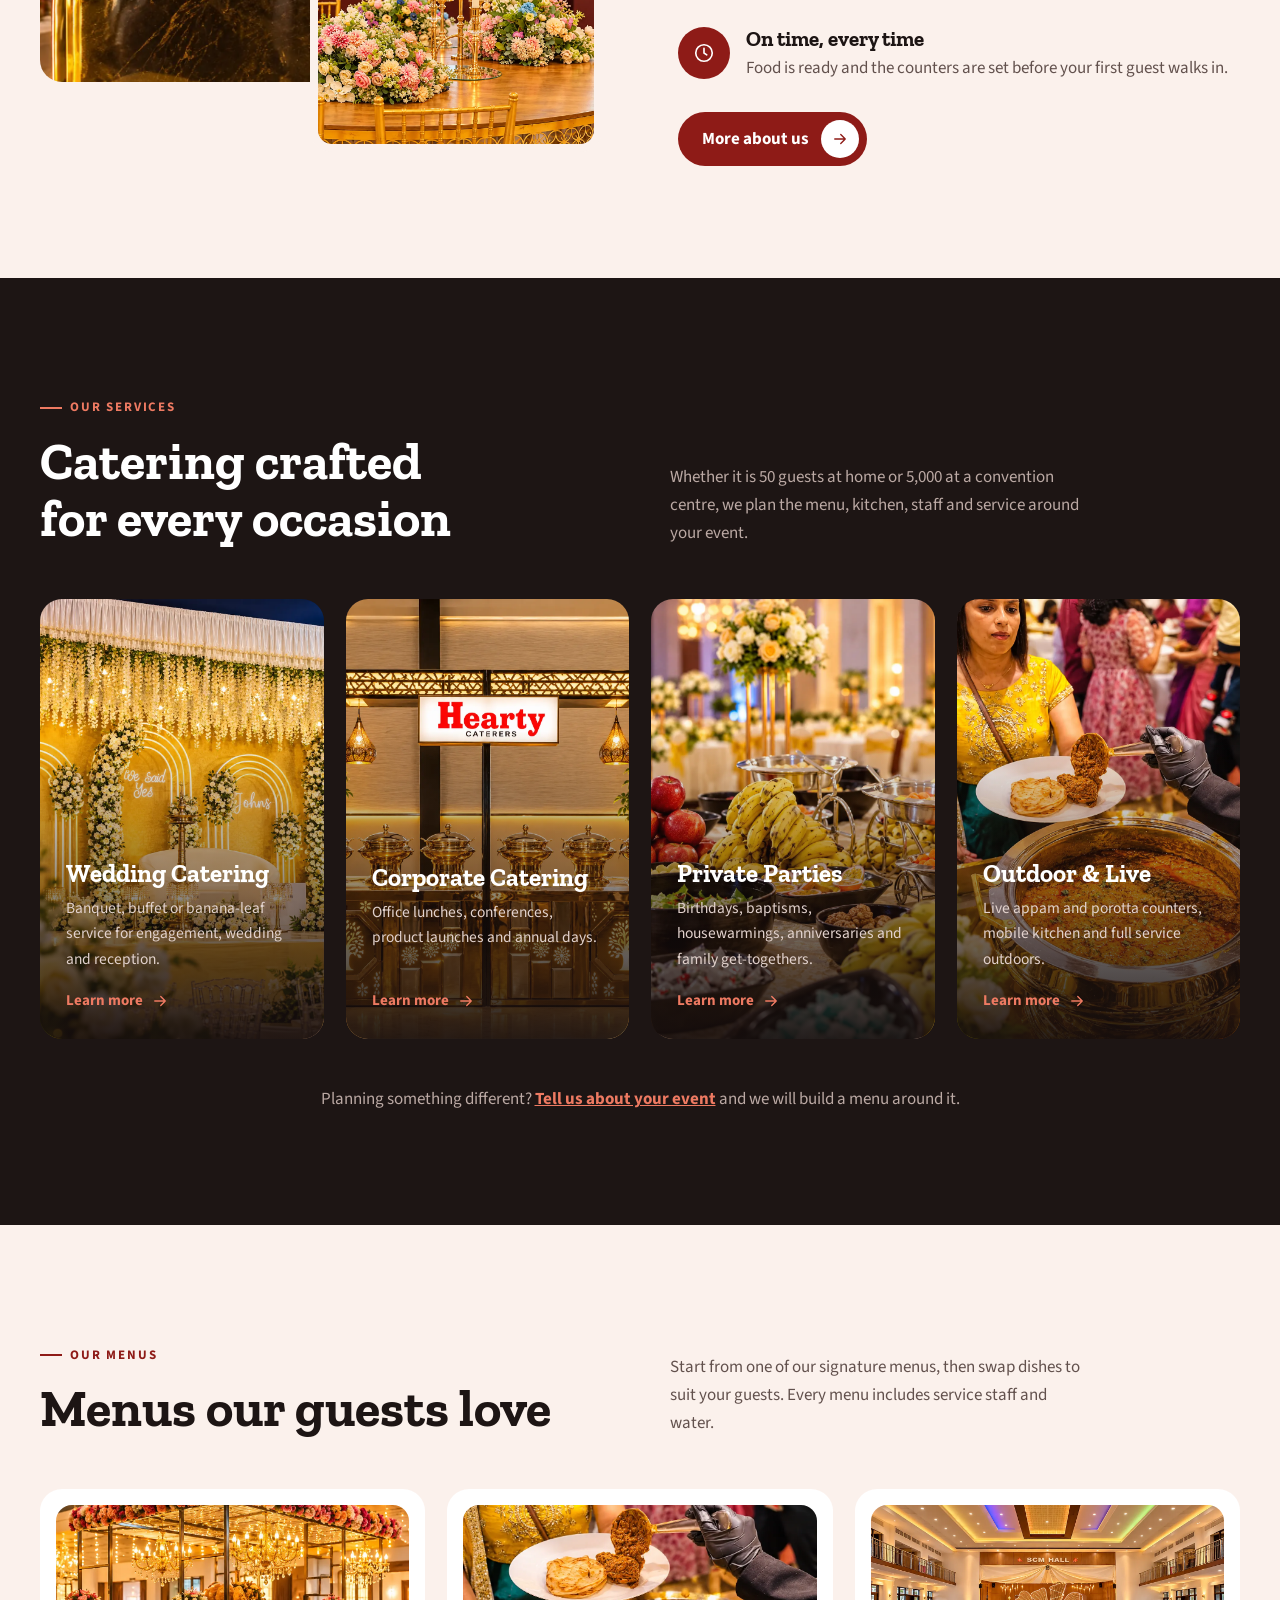
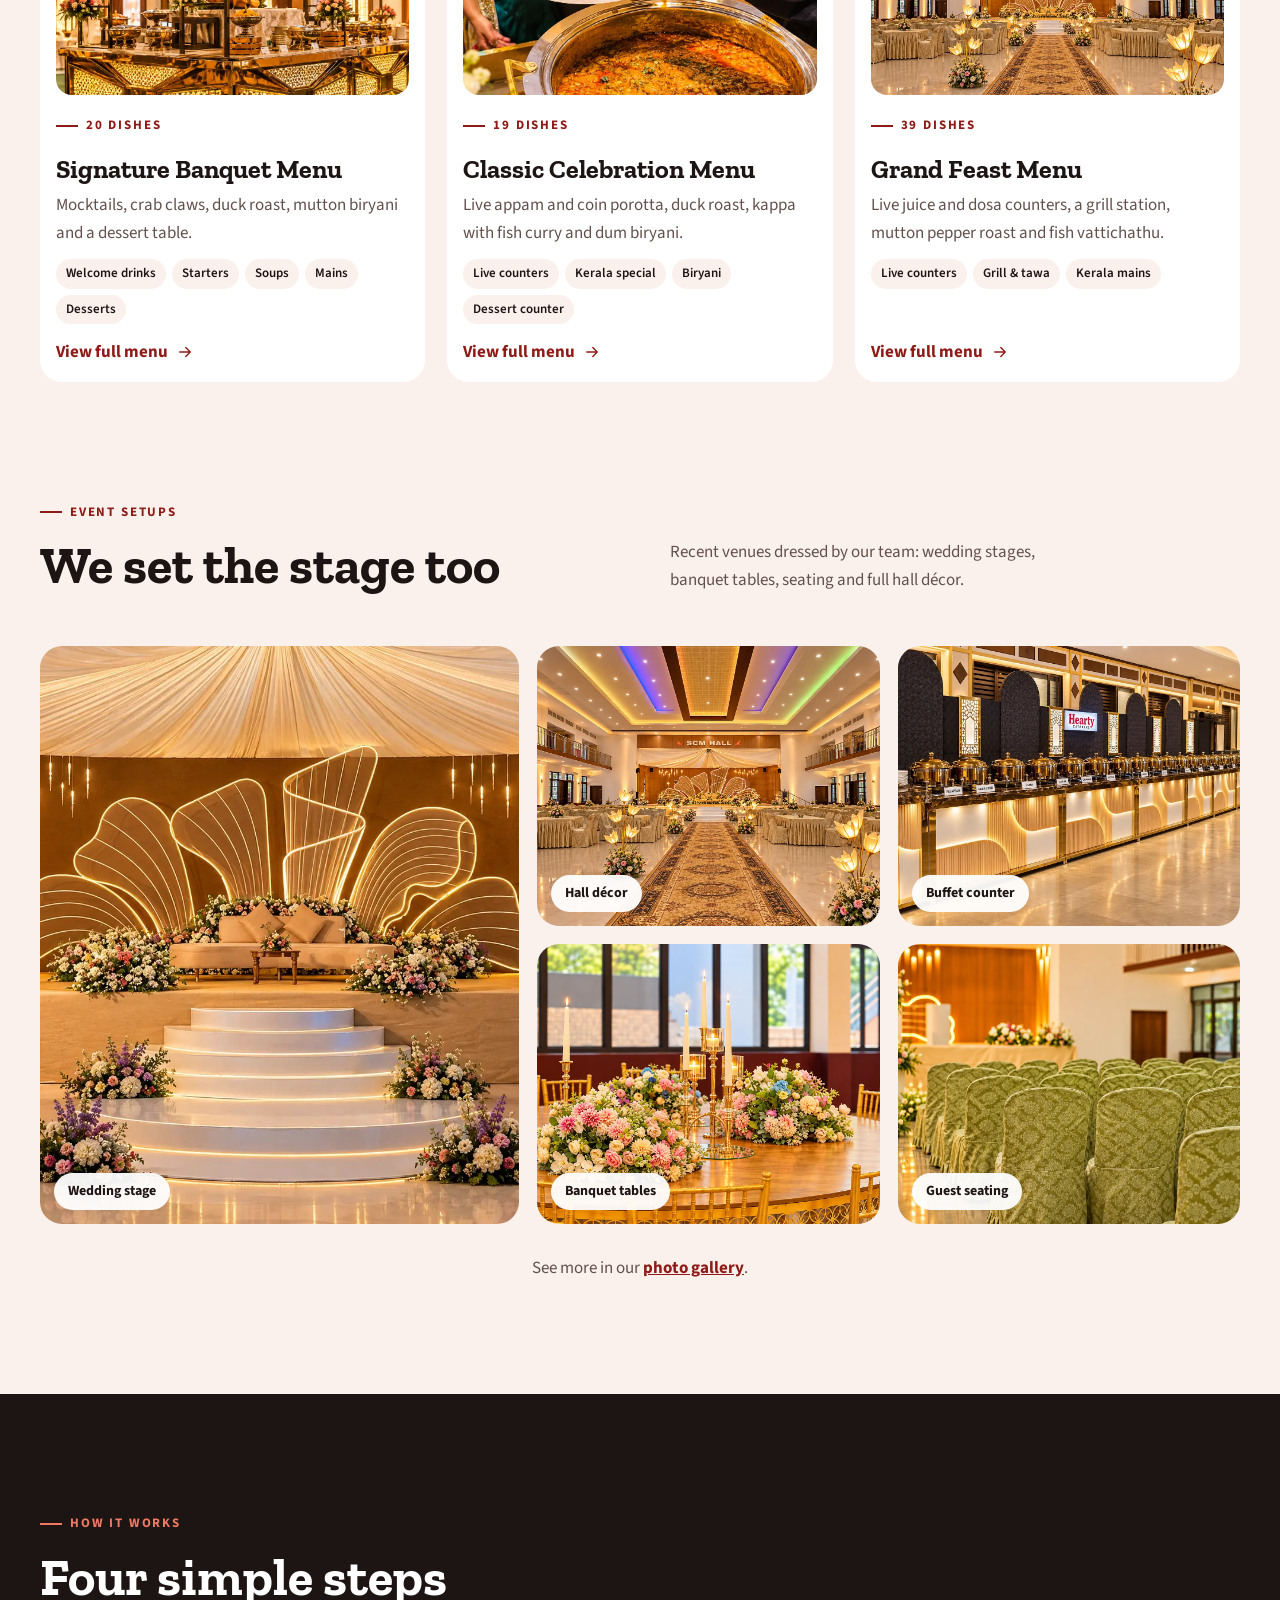
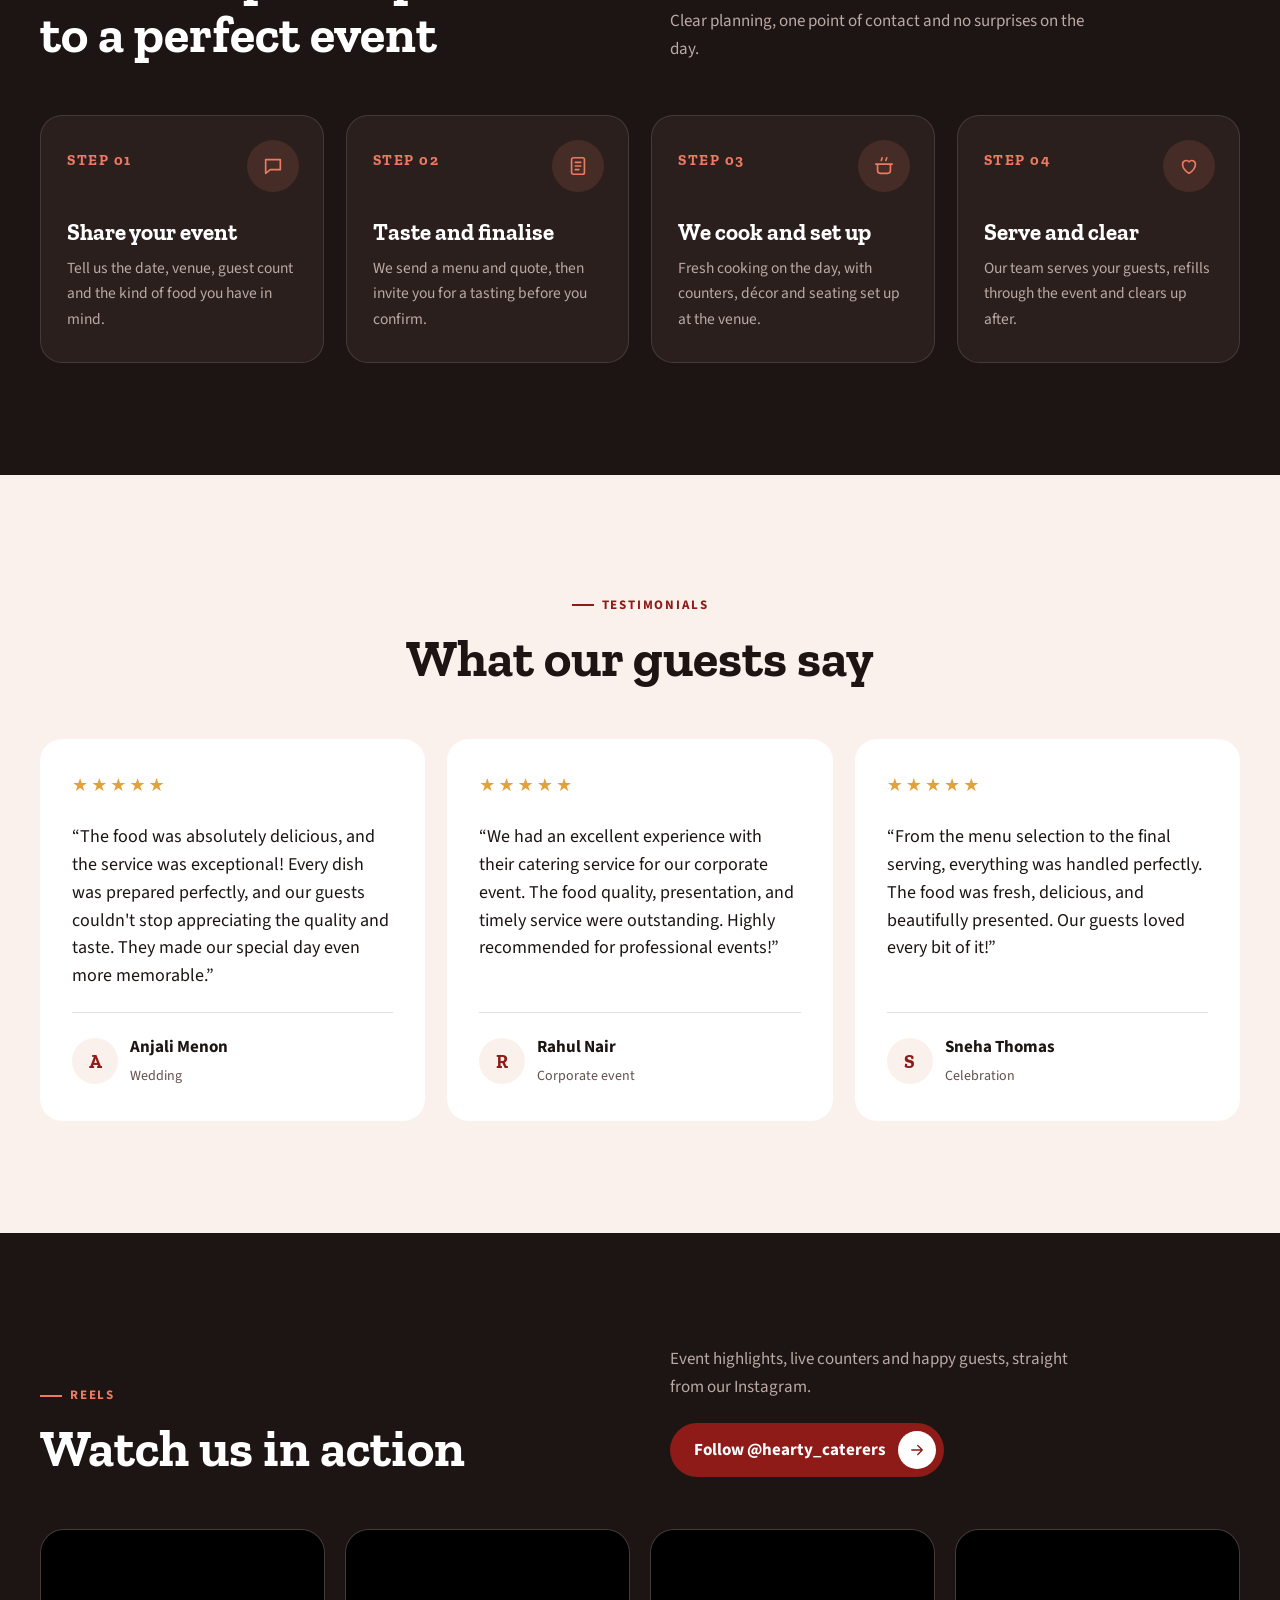
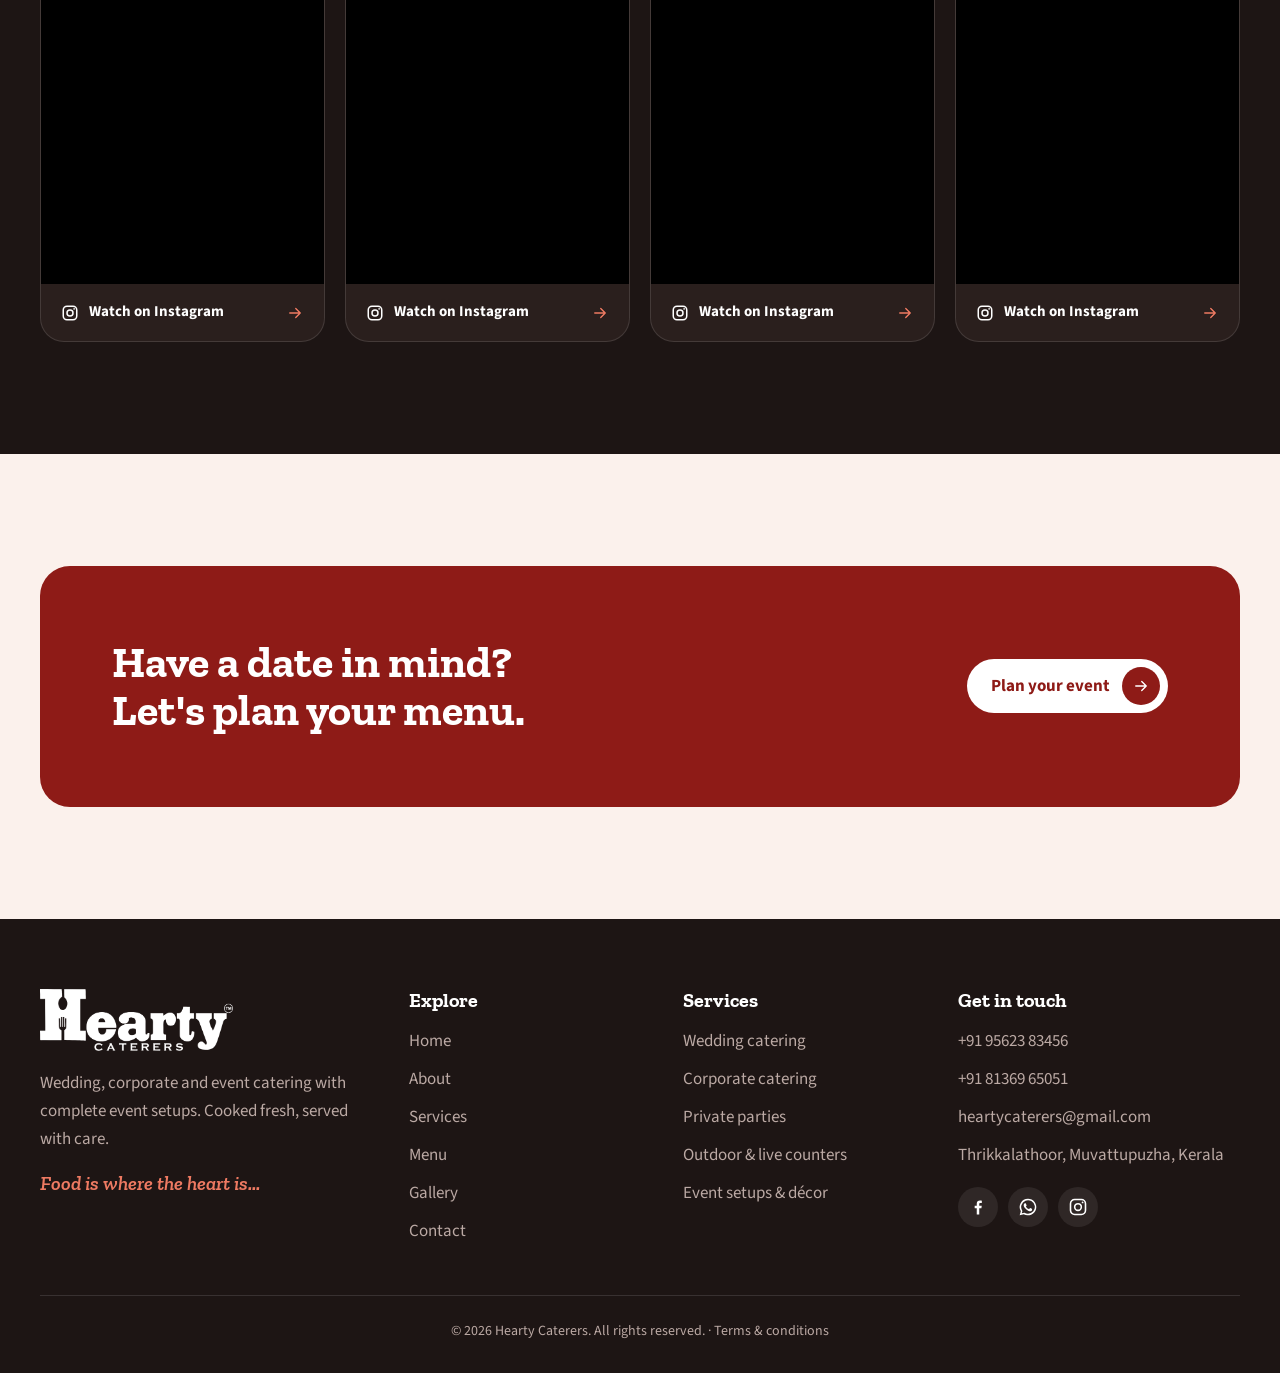
==== commit 9b6da32c: "Rename service card to Outdoor & Live Co-Authored-By: Claude Opus 5.5 <noreply@anthropic.com> Claude" ====
--- a/index.html
+++ b/index.html
@@ -8,7 +8,7 @@
 <link rel="icon" href="images/logo-badge.png">
 <link rel="preconnect" href="https://fonts.googleapis.com"><link rel="preconnect" href="https://fonts.gstatic.com" crossorigin>
 <link rel="stylesheet" href="https://fonts.googleapis.com/css2?family=Zilla+Slab:wght@500;600;700&amp;family=Source+Sans+3:wght@400;500;600;700&amp;display=swap">
-<link rel="stylesheet" href="css/style.css?v=95508919">
+<link rel="stylesheet" href="css/style.css?v=95508972">
 </head>
 <body>
 <header><div class="wrap"><nav class="nav" id="nav" aria-label="Main">
@@ -49,7 +49,7 @@
 <a class="svc reveal" href="services.html#wedding"><img src="images/real-wedding-stage.webp" alt="Wedding stage with floral arches by Hearty Caterers" loading="lazy"><div class="body"><h3>Wedding Catering</h3><p>Banquet, buffet or banana-leaf service for engagement, wedding and reception.</p><span class="more">Learn more <svg width="18" height="18" viewBox="0 0 24 24" fill="none" stroke="currentColor" stroke-width="1.8" stroke-linecap="round" stroke-linejoin="round" aria-hidden="true"><path d="M5 12h14M13 6l6 6-6 6"/></svg></span></div></a>
 <a class="svc reveal" href="services.html#corporate"><img src="images/real-hearty-counter.webp" alt="Hearty Caterers buffet counter with chafing dishes" loading="lazy"><div class="body"><h3>Corporate Catering</h3><p>Office lunches, conferences, product launches and annual days.</p><span class="more">Learn more <svg width="18" height="18" viewBox="0 0 24 24" fill="none" stroke="currentColor" stroke-width="1.8" stroke-linecap="round" stroke-linejoin="round" aria-hidden="true"><path d="M5 12h14M13 6l6 6-6 6"/></svg></span></div></a>
 <a class="svc reveal" href="services.html#parties"><img src="images/real-food-spread.webp" alt="Fruit, salad and starters spread at a Hearty event" loading="lazy"><div class="body"><h3>Private Parties</h3><p>Birthdays, baptisms, housewarmings, anniversaries and family get-togethers.</p><span class="more">Learn more <svg width="18" height="18" viewBox="0 0 24 24" fill="none" stroke="currentColor" stroke-width="1.8" stroke-linecap="round" stroke-linejoin="round" aria-hidden="true"><path d="M5 12h14M13 6l6 6-6 6"/></svg></span></div></a>
-<a class="svc reveal" href="services.html#outdoor"><img src="images/real-live-serving.webp" alt="Hearty server plating food at a live counter" loading="lazy"><div class="body"><h3>Outdoor &amp; Live Counters</h3><p>Live appam and porotta counters, mobile kitchen and full service outdoors.</p><span class="more">Learn more <svg width="18" height="18" viewBox="0 0 24 24" fill="none" stroke="currentColor" stroke-width="1.8" stroke-linecap="round" stroke-linejoin="round" aria-hidden="true"><path d="M5 12h14M13 6l6 6-6 6"/></svg></span></div></a>
+<a class="svc reveal" href="services.html#outdoor"><img src="images/real-live-serving.webp" alt="Hearty server plating food at a live counter" loading="lazy"><div class="body"><h3>Outdoor &amp; Live</h3><p>Live appam and porotta counters, mobile kitchen and full service outdoors.</p><span class="more">Learn more <svg width="18" height="18" viewBox="0 0 24 24" fill="none" stroke="currentColor" stroke-width="1.8" stroke-linecap="round" stroke-linejoin="round" aria-hidden="true"><path d="M5 12h14M13 6l6 6-6 6"/></svg></span></div></a>
 </div>
 <p class="ribbon">Planning something different? <a href="contact.html#book">Tell us about your event</a> and we will build a menu around it.</p>
 </div></section>
--- a/css/style.css
+++ b/css/style.css
@@ -398,7 +398,7 @@
 
 /* service cards: line up titles, text and links across cards */
 .svc .body{width:100%;display:flex;flex-direction:column}
-.svc h3{min-height:2.3em;display:flex;align-items:flex-end;line-height:1.15}
+.svc h3{line-height:1.15}
 .svc p{min-height:4.7em}
 @media (max-width:560px){.svc h3,.svc p{min-height:0}}
 
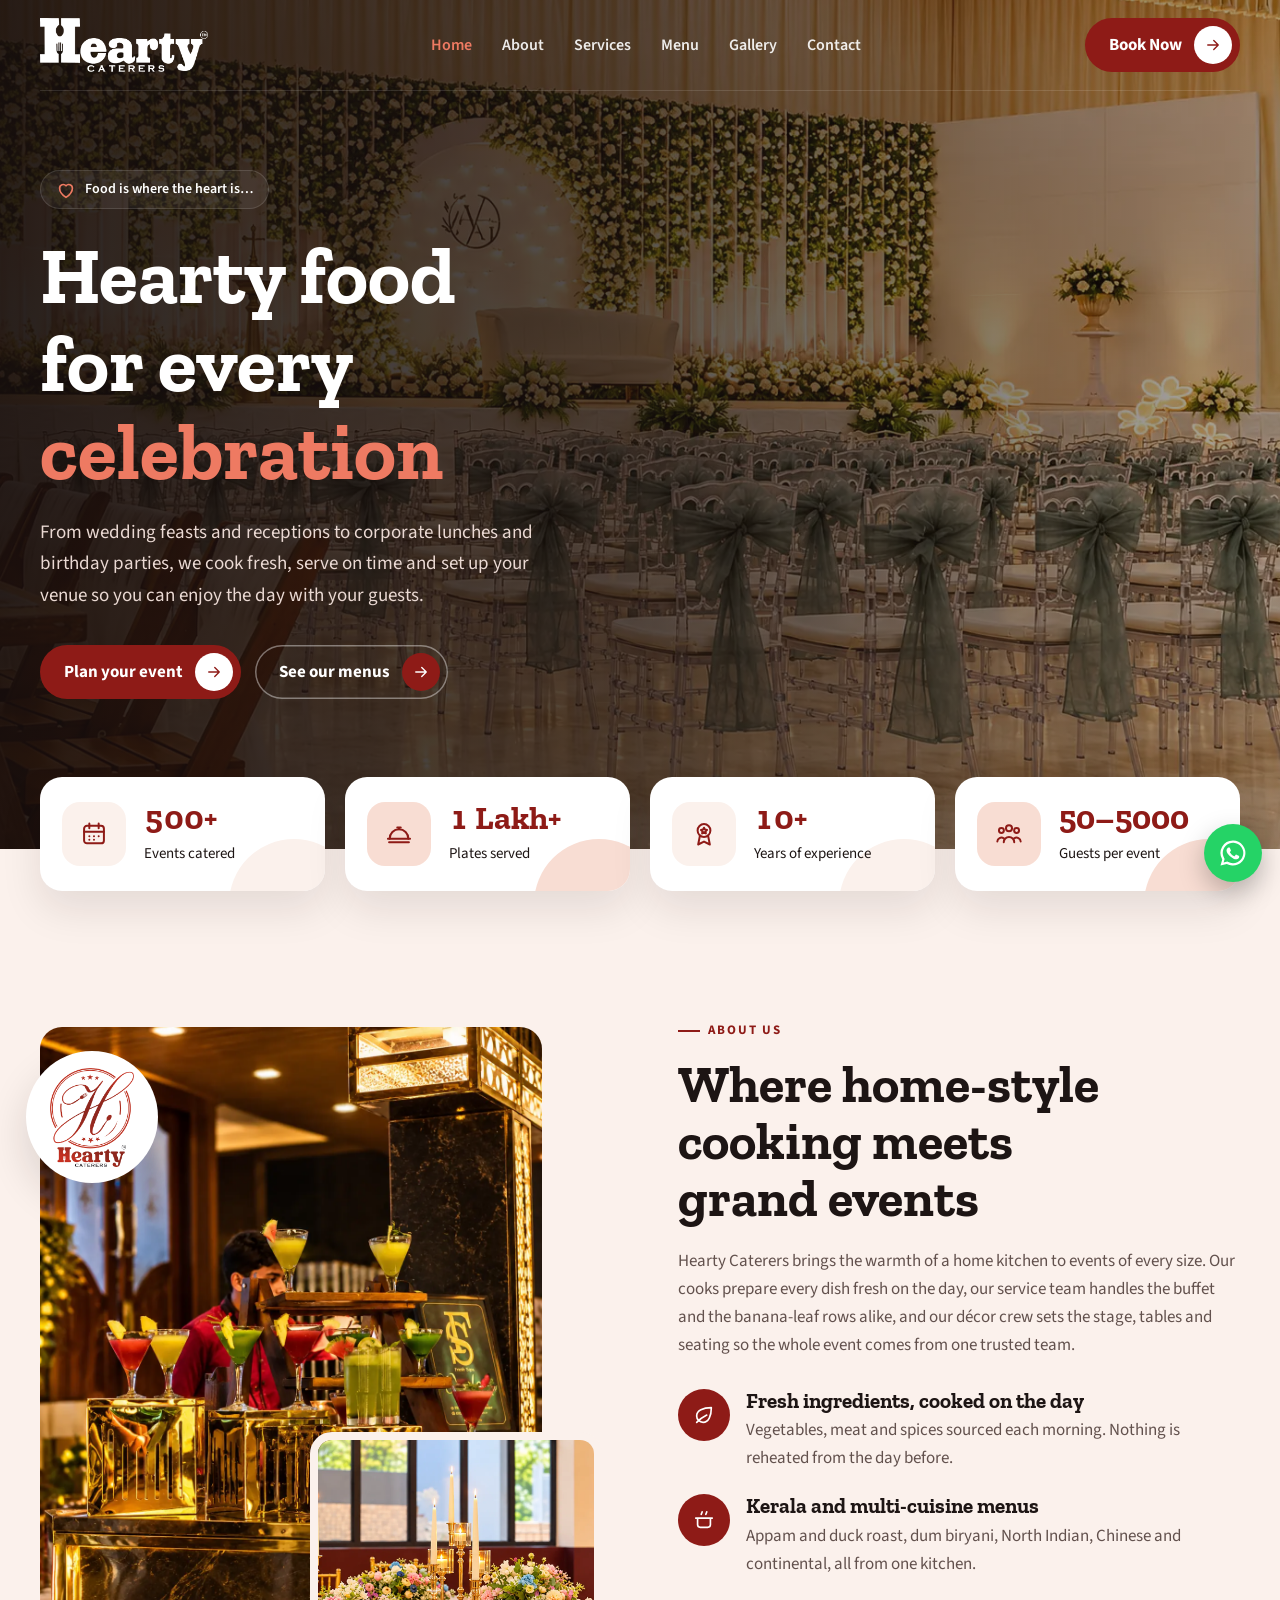
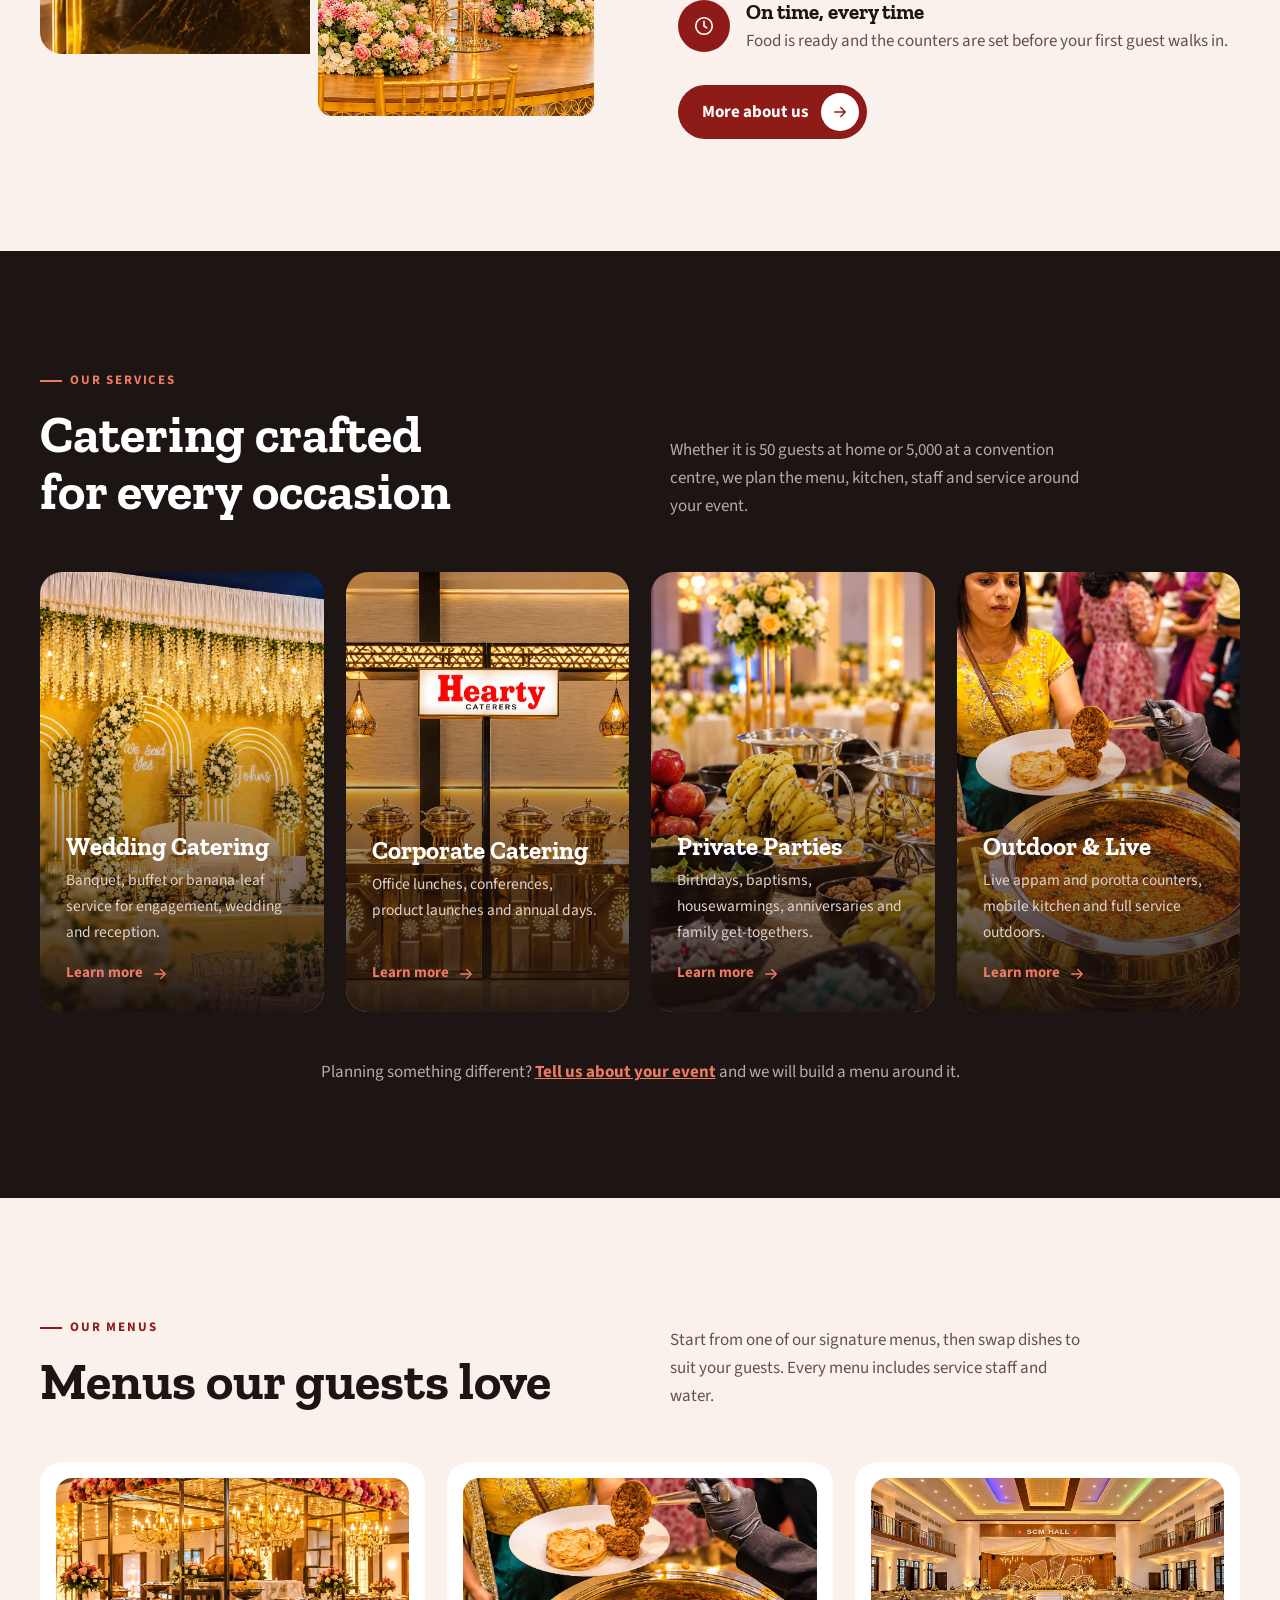
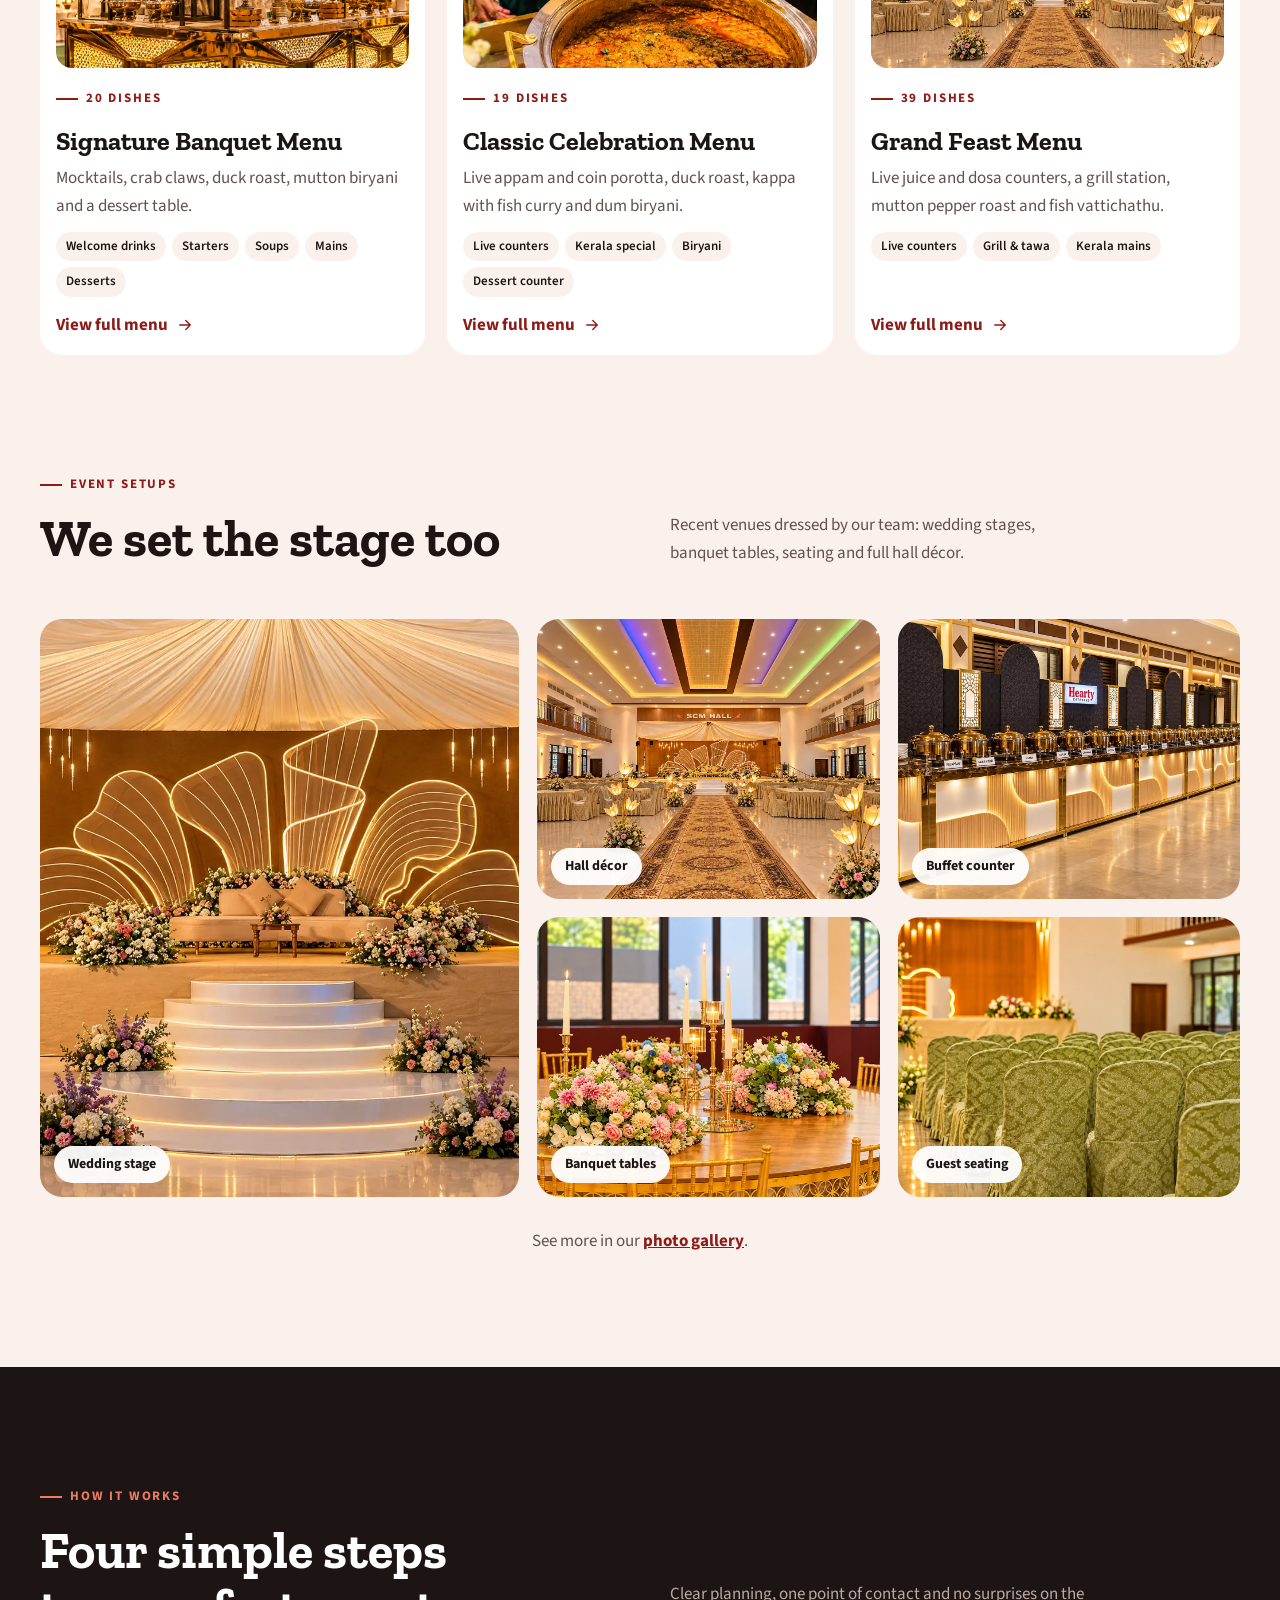
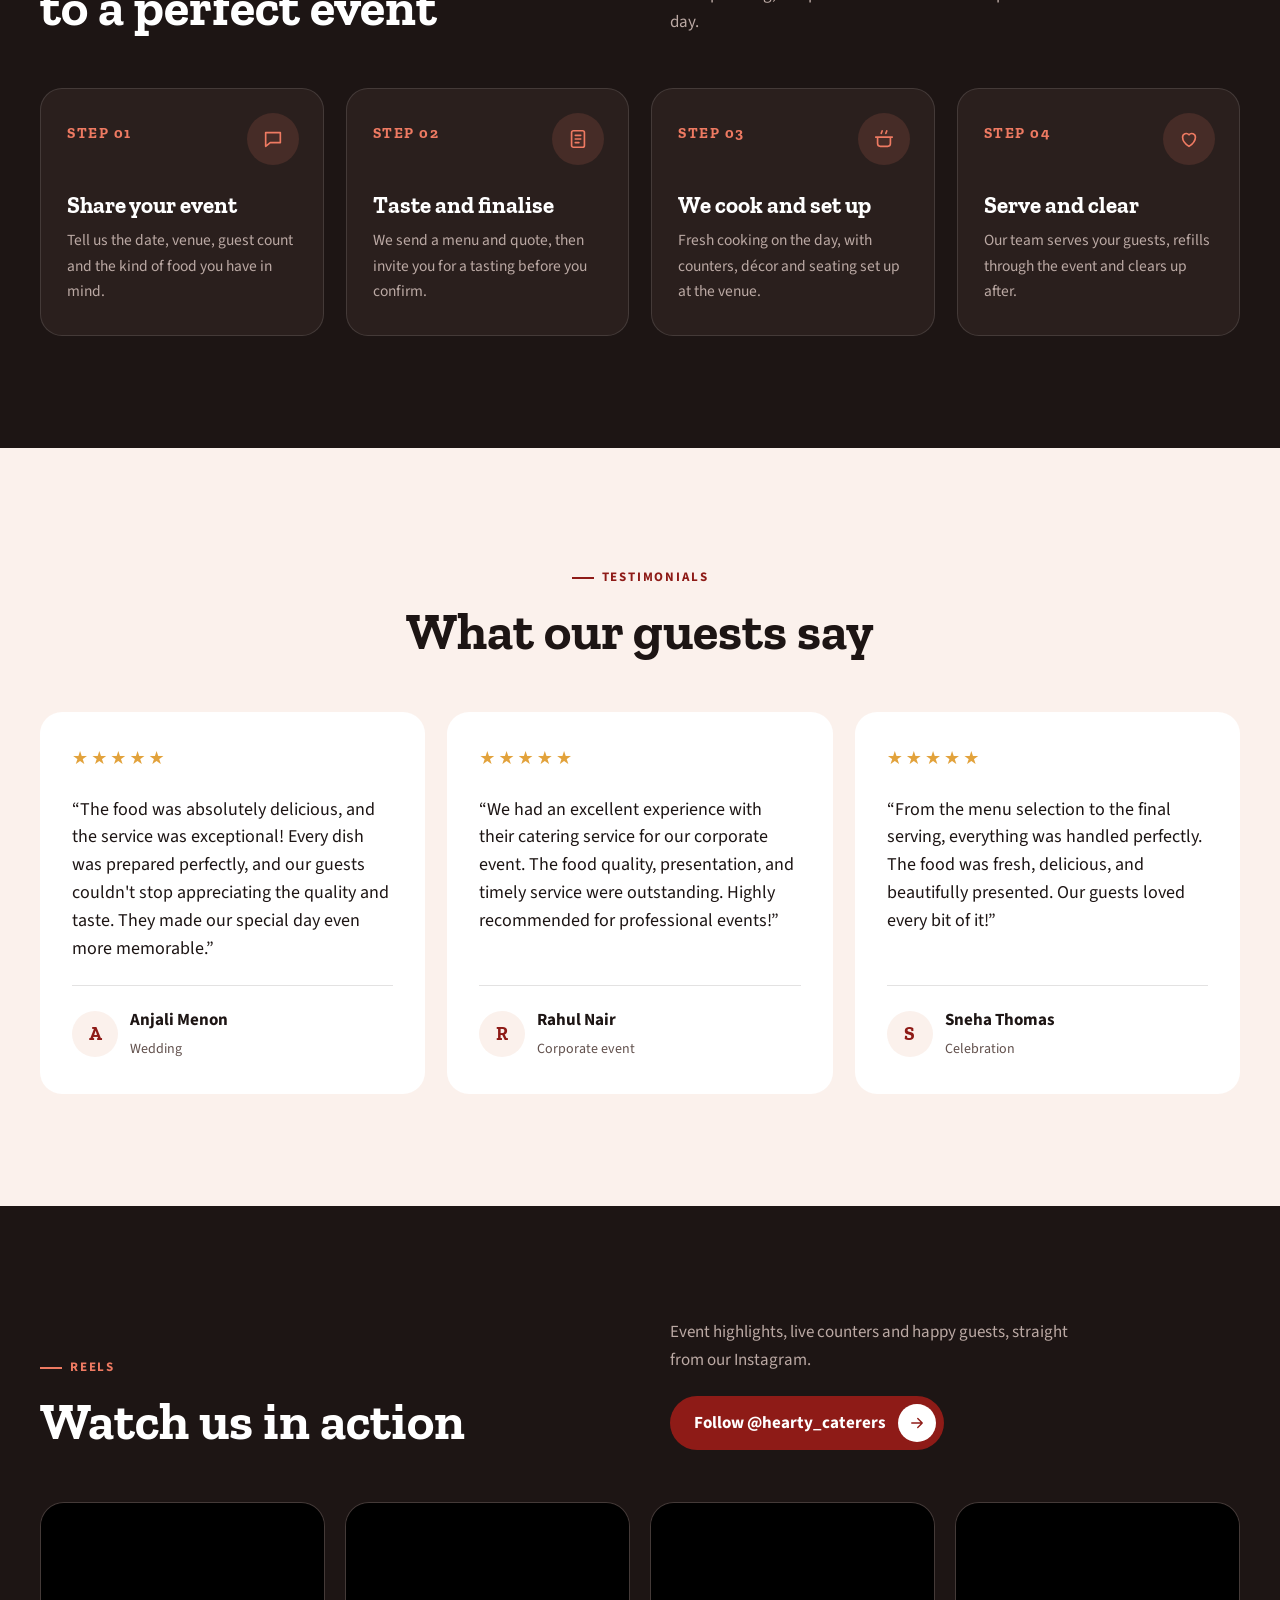
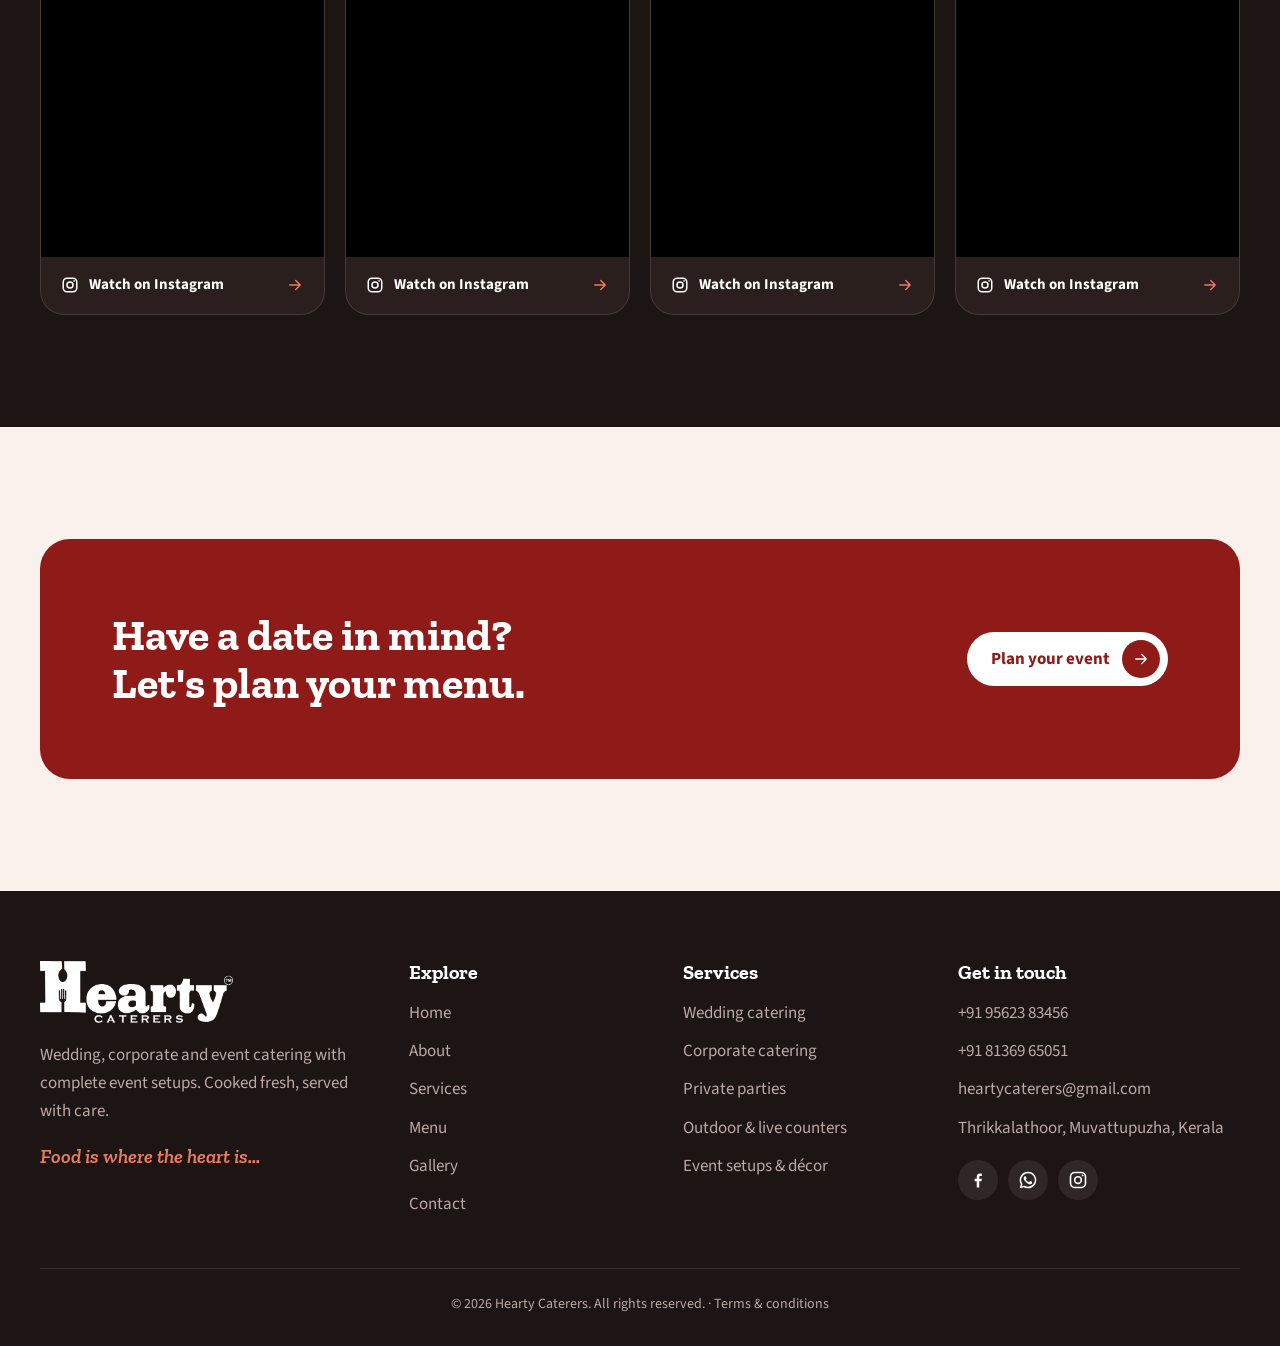
==== commit ef88f082: "Redesign stats as overlapping cards with icons Co-Authored-By: Claude Opus 5.5 <noreply@anthropic.co" ====
--- a/index.html
+++ b/index.html
@@ -8,7 +8,7 @@
 <link rel="icon" href="images/logo-badge.png">
 <link rel="preconnect" href="https://fonts.googleapis.com"><link rel="preconnect" href="https://fonts.gstatic.com" crossorigin>
 <link rel="stylesheet" href="https://fonts.googleapis.com/css2?family=Zilla+Slab:wght@500;600;700&amp;family=Source+Sans+3:wght@400;500;600;700&amp;display=swap">
-<link rel="stylesheet" href="css/style.css?v=95508972">
+<link rel="stylesheet" href="css/style.css?v=95509413">
 </head>
 <body>
 <header><div class="wrap"><nav class="nav" id="nav" aria-label="Main">
@@ -23,12 +23,8 @@
 <span class="tag"><svg width="22" height="22" viewBox="0 0 24 24" fill="none" stroke="currentColor" stroke-width="1.8" stroke-linecap="round" stroke-linejoin="round" aria-hidden="true"><path d="M12 20s-7-4.5-7-10a4 4 0 0 1 7-2.6A4 4 0 0 1 19 10c0 5.5-7 10-7 10z"/></svg> Food is where the heart is…</span>
 <h1>Hearty food for every <em>celebration</em></h1>
 <p class="lead">From wedding feasts and receptions to corporate lunches and birthday parties, we cook fresh, serve on time and set up your venue so you can enjoy the day with your guests.</p>
-<div class="ctas"><a class="btn" href="contact.html#book">Plan your event <span class="arr" aria-hidden="true"><svg width="18" height="18" viewBox="0 0 24 24" fill="none" stroke="currentColor" stroke-width="1.8" stroke-linecap="round" stroke-linejoin="round" aria-hidden="true"><path d="M5 12h14M13 6l6 6-6 6"/></svg></span></a><a class="btn ghost" href="menu.html">See our menus <span class="arr" aria-hidden="true"><svg width="18" height="18" viewBox="0 0 24 24" fill="none" stroke="currentColor" stroke-width="1.8" stroke-linecap="round" stroke-linejoin="round" aria-hidden="true"><path d="M5 12h14M13 6l6 6-6 6"/></svg></span></a></div>
-<div class="stats">
-<div class="stat"><b>500+</b><span>Events catered</span></div>
-<div class="stat"><b>1 lakh+</b><span>Plates served</span></div>
-<div class="stat"><b>10+</b><span>Years of experience</span></div>
-<div class="stat"><b>50–5000</b><span>Guests per event</span></div></div></div></section>
+<div class="ctas"><a class="btn" href="contact.html#book">Plan your event <span class="arr" aria-hidden="true"><svg width="18" height="18" viewBox="0 0 24 24" fill="none" stroke="currentColor" stroke-width="1.8" stroke-linecap="round" stroke-linejoin="round" aria-hidden="true"><path d="M5 12h14M13 6l6 6-6 6"/></svg></span></a><a class="btn ghost" href="menu.html">See our menus <span class="arr" aria-hidden="true"><svg width="18" height="18" viewBox="0 0 24 24" fill="none" stroke="currentColor" stroke-width="1.8" stroke-linecap="round" stroke-linejoin="round" aria-hidden="true"><path d="M5 12h14M13 6l6 6-6 6"/></svg></span></a></div></div></section>
+<section class="kpi-sec"><div class="wrap"><div class="kpis"><div class="kpi"><span class="kpi-ico"><svg width="28" height="28" viewBox="0 0 24 24" fill="none" stroke="currentColor" stroke-width="1.7" stroke-linecap="round" stroke-linejoin="round" aria-hidden="true"><rect x="3.5" y="5" width="17" height="15" rx="2.5"/><path d="M3.5 10h17M8 3v4M16 3v4"/><path d="M8 14h.01M12 14h.01M16 14h.01M8 17h.01M12 17h.01"/></svg></span><div><b>500+</b><span>Events catered</span></div></div><div class="kpi"><span class="kpi-ico alt"><svg width="28" height="28" viewBox="0 0 24 24" fill="none" stroke="currentColor" stroke-width="1.7" stroke-linecap="round" stroke-linejoin="round" aria-hidden="true"><path d="M4 16a8 8 0 0 1 16 0"/><path d="M2.5 16h19M3.5 19h17M12 8V6.5M10.5 6.5h3"/></svg></span><div><b>1 Lakh+</b><span>Plates served</span></div></div><div class="kpi"><span class="kpi-ico"><svg width="28" height="28" viewBox="0 0 24 24" fill="none" stroke="currentColor" stroke-width="1.7" stroke-linecap="round" stroke-linejoin="round" aria-hidden="true"><circle cx="12" cy="9" r="5.5"/><path d="m12 6.6.8 1.6 1.8.3-1.3 1.2.3 1.8-1.6-.9-1.6.9.3-1.8-1.3-1.2 1.8-.3z"/><path d="M8.5 13.5 7 21l5-2.5 5 2.5-1.5-7.5"/></svg></span><div><b>10+</b><span>Years of experience</span></div></div><div class="kpi"><span class="kpi-ico alt"><svg width="28" height="28" viewBox="0 0 24 24" fill="none" stroke="currentColor" stroke-width="1.7" stroke-linecap="round" stroke-linejoin="round" aria-hidden="true"><circle cx="12" cy="7" r="2.6"/><circle cx="5.5" cy="9" r="2.1"/><circle cx="18.5" cy="9" r="2.1"/><path d="M7.5 19a4.5 4.5 0 0 1 9 0M2 18.5a3.5 3.5 0 0 1 5.5-2.8M22 18.5a3.5 3.5 0 0 0-5.5-2.8"/></svg></span><div><b>50–5000</b><span>Guests per event</span></div></div></div></div></section>
 
 <section><div class="wrap about">
 <div class="collage reveal"><img class="main" src="images/real-mocktail-counter.webp" alt="Hearty mocktail and welcome drinks counter" loading="lazy"><img class="small" src="images/setup-banquet-table.webp" alt="Banquet table with floral centrepieces set up by Hearty Caterers" loading="lazy"><div class="stamp"><img src="images/logo-badge.png" alt=""></div></div>
@@ -107,6 +103,6 @@
 <div class="f-bottom"><span>© <span class="yr">2026</span> Hearty Caterers. All rights reserved. · <a href="menu.html#terms">Terms &amp; conditions</a></span></div>
 </div></footer>
 <a class="wa-float" href="https://wa.me/919562383456?text=Hi%20Hearty%20Caterers%2C%20I%27d%20like%20to%20know%20more%20about%20your%20catering." target="_blank" rel="noopener" aria-label="Chat on WhatsApp"><svg viewBox="0 0 24 24" width="30" height="30" fill="currentColor" aria-hidden="true"><path d="M12 2a10 10 0 0 0-8.6 15.1L2 22l5-1.3A10 10 0 1 0 12 2Zm0 18.2a8.2 8.2 0 0 1-4.2-1.2l-.3-.2-3 .8.8-2.9-.2-.3A8.2 8.2 0 1 1 12 20.2Zm4.5-6.1c-.2-.1-1.5-.7-1.7-.8s-.4-.1-.6.1-.7.8-.8 1-.3.2-.5.1a6.7 6.7 0 0 1-3.3-2.9c-.3-.4.2-.4.7-1.4a.5.5 0 0 0 0-.4l-.8-1.8c-.2-.5-.4-.4-.6-.4h-.5a.9.9 0 0 0-.7.3 2.8 2.8 0 0 0-.9 2.1 4.9 4.9 0 0 0 1 2.6 11.2 11.2 0 0 0 4.3 3.8c1.6.7 2.2.7 3 .6a2.6 2.6 0 0 0 1.7-1.2 2.1 2.1 0 0 0 .1-1.2c0-.2-.2-.3-.4-.4Z"/></svg></a>
-<script src="js/main.js?v=95508919"></script>
+<script src="js/main.js?v=95509286"></script>
 </body>
 </html>
--- a/css/style.css
+++ b/css/style.css
@@ -410,3 +410,24 @@
 
 /* footer bottom: centred on every screen */
 .f-bottom{justify-content:center;text-align:center}
+
+/* veg / non-veg marks: drawn as SVG so the dot and triangle sit exactly centred */
+.mark{width:15px;height:15px;border:0;border-radius:0;display:inline-block;background:center/contain no-repeat;flex:none}
+.mark::after{display:none}
+.mark.v{background-image:url("data:image/svg+xml,%3Csvg xmlns='http://www.w3.org/2000/svg' viewBox='0 0 16 16'%3E%3Crect x='1' y='1' width='14' height='14' rx='2' fill='%23fff' stroke='%231E8A3E' stroke-width='1.6'/%3E%3Ccircle cx='8' cy='8' r='3.4' fill='%231E8A3E'/%3E%3C/svg%3E")}
+.mark.n{background-image:url("data:image/svg+xml,%3Csvg xmlns='http://www.w3.org/2000/svg' viewBox='0 0 16 16'%3E%3Crect x='1' y='1' width='14' height='14' rx='2' fill='%23fff' stroke='%238E2A1A' stroke-width='1.6'/%3E%3Cpolygon points='8,4.4 11.8,11.2 4.2,11.2' fill='%238E2A1A'/%3E%3C/svg%3E")}
+
+/* stats cards (replaces in-hero stats strip) */
+.hero{padding-block:170px 150px}
+.kpi-sec{position:relative;z-index:3;margin-top:-72px;padding-block:0 10px}
+.kpi-sec.flat{margin-top:0;padding-block:10px 40px}
+.kpis{display:grid;grid-template-columns:repeat(4,1fr);gap:20px}
+.kpi{position:relative;overflow:hidden;isolation:isolate;display:flex;align-items:center;gap:18px;background:#fff;border-radius:22px;padding:24px 22px;box-shadow:0 18px 40px rgba(29,21,20,.10)}
+.kpi::after{content:"";position:absolute;z-index:-1;width:130px;height:130px;border-radius:50%;right:-34px;bottom:-78px;background:var(--blush)}
+.kpi:nth-child(even)::after{background:#F8DDD3}
+.kpi-ico{flex:none;width:64px;height:64px;border-radius:18px;display:grid;place-items:center;background:var(--blush);color:var(--maroon)}
+.kpi-ico.alt{background:#F8DDD3}
+.kpi b{display:block;font-family:var(--display);font-weight:700;font-size:clamp(28px,2.6vw,36px);line-height:1.05;color:var(--maroon);white-space:nowrap;font-variant-numeric:tabular-nums}
+.kpi span:not(.kpi-ico){display:block;margin-top:6px;font-size:15px;color:var(--ink)}
+@media (max-width:1100px){.kpis{grid-template-columns:1fr 1fr}}
+@media (max-width:520px){.kpis{gap:12px}.kpi{flex-direction:column;align-items:flex-start;gap:12px;padding:18px}.kpi-ico{width:48px;height:48px;border-radius:14px}.kpi-ico svg{width:22px;height:22px}.kpi b{font-size:26px}.kpi span:not(.kpi-ico){font-size:13.5px}.hero{padding-bottom:120px}}
